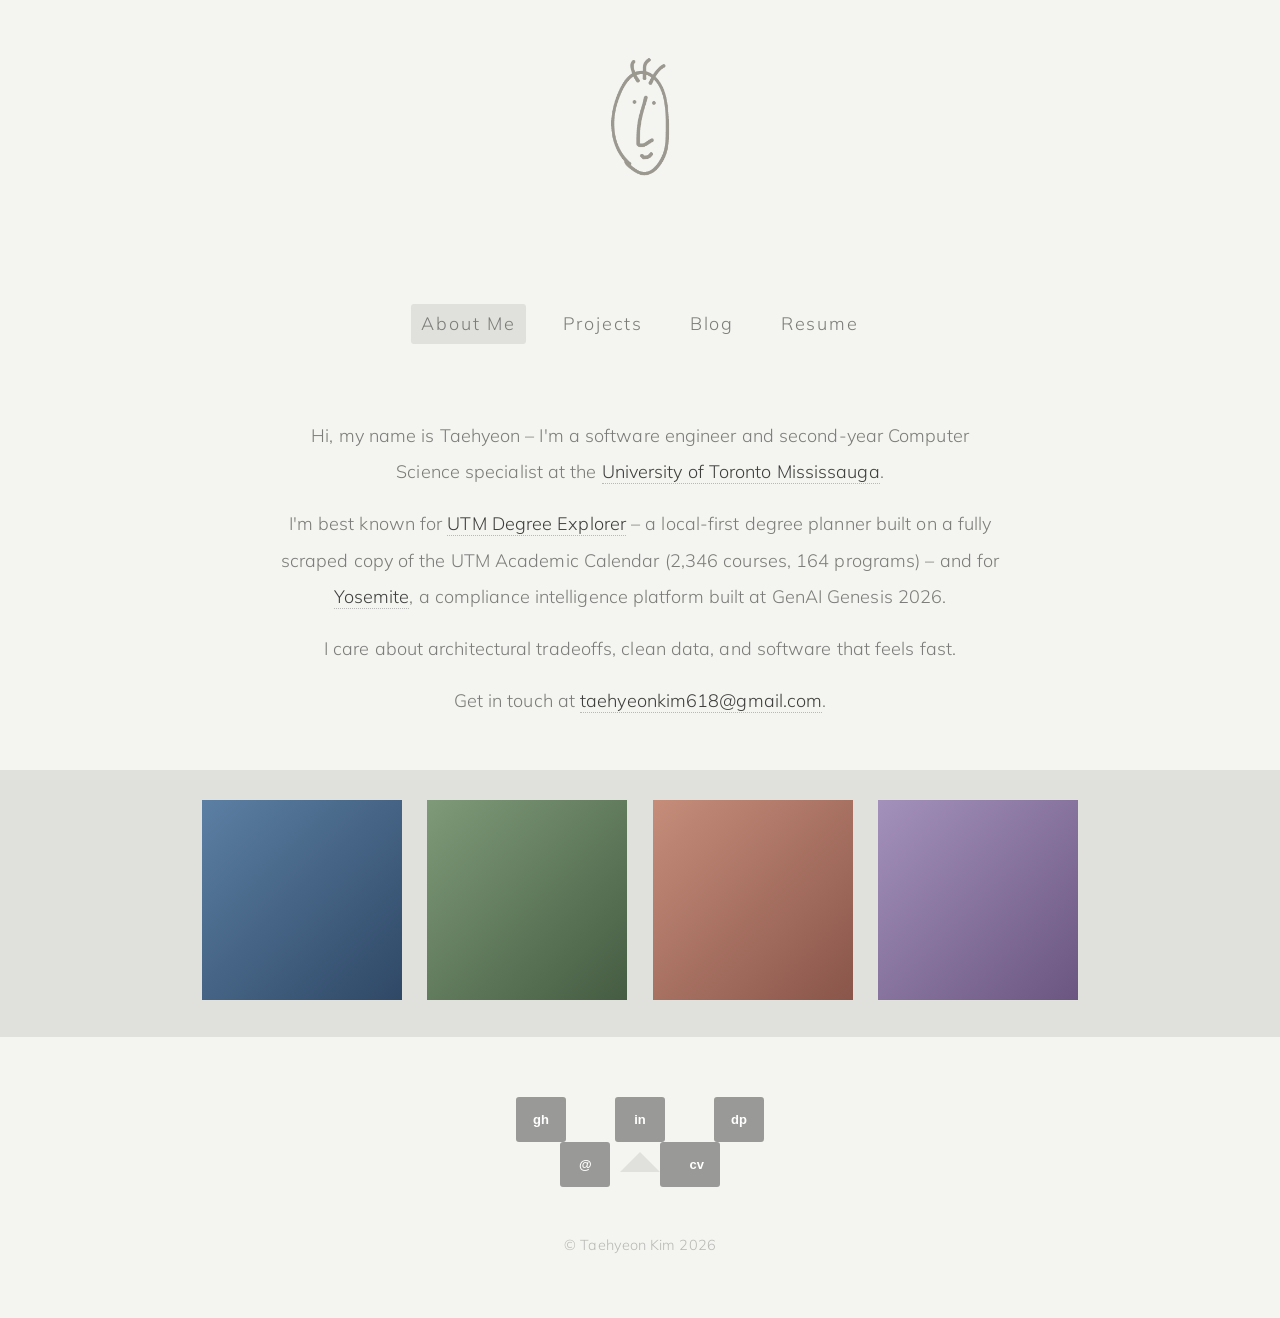
==== index.html @ 36b8437a "Use Mulish 300 as humanist sans match for Core Humanist Sans Co-Authored-By: Claude Opus 4.7 <norepl" ====
<!DOCTYPE html>
<html lang="en">
<head>
  <meta charset="UTF-8" />
  <meta name="viewport" content="width=device-width, initial-scale=1.0" />
  <title>Taehyeon Kim</title>
  <link rel="preconnect" href="https://fonts.googleapis.com" />
  <link rel="preconnect" href="https://fonts.gstatic.com" crossorigin />
  <link href="https://fonts.googleapis.com/css2?family=Mulish:ital,wght@0,300;0,400;0,700;1,300;1,400&display=swap" rel="stylesheet" />
  <link rel="stylesheet" href="css/style.css" />
</head>

<body>

<!-- ════════════════════════════════════
     HEADER — logo + nav
══════════════════════════════════════ -->
<header>
  <a href="#about" data-target="about" class="logo" aria-label="Home">
    <img src="logo.png" alt="Taehyeon Kim" />
  </a>

  <nav aria-label="Main navigation">
    <ul>
      <li><a data-target="about">About&nbsp;Me</a></li>
      <li><a data-target="projects">Projects</a></li>
      <li><a data-target="blog">Blog</a></li>
      <li><a data-target="resume">Resume</a></li>
    </ul>
  </nav>
</header>


<!-- ════════════════════════════════════
     ABOUT
══════════════════════════════════════ -->
<div class="view" id="view-about">

  <section class="intro">
    <p>Hi, my name is Taehyeon &ndash; I'm a software engineer and second-year Computer Science specialist at the <a href="https://www.utoronto.ca/" target="_blank" rel="noopener">University of Toronto Mississauga</a>.</p>

    <p>I'm best known for <a data-target="projects">UTM Degree Explorer</a> &ndash; a local-first degree planner built on a fully scraped copy of the UTM Academic Calendar (2,346 courses, 164 programs) &ndash; and for <a href="https://devpost.com/software/arrt" target="_blank" rel="noopener">Yosemite</a>, a compliance intelligence platform built at GenAI Genesis 2026.</p>

    <p>I care about architectural tradeoffs, clean data, and software that feels fast.</p>

    <p>Get in touch at <a href="mailto:taehyeonkim618@gmail.com">taehyeonkim618@gmail.com</a>.</p>
  </section>

  <ul class="featured">
    <li><a class="tile-utm"    data-target="projects"><i><b>UTM Degree Explorer</b></i></a></li>
    <li><a class="tile-yose"   data-target="projects"><i><b>Yosemite</b></i></a></li>
    <li><a class="tile-tango"  data-target="projects"><i><b>Tango</b></i></a></li>
    <li><a class="tile-tamdal" data-target="projects"><i><b>Tamdal</b></i></a></li>
  </ul>

  <div class="social">
    <ul class="links">
      <li><a class="github"   data-tip="GitHub"   href="https://github.com/Tedd618" target="_blank" rel="noopener">gh</a></li>
      <li><a class="linkedin" data-tip="LinkedIn" href="https://linkedin.com/in/taehyeon-kim" target="_blank" rel="noopener">in</a></li>
      <li><a class="devpost"  data-tip="Devpost"  href="https://devpost.com/Tedd618" target="_blank" rel="noopener">dp</a></li>
      <li><a class="email"    data-tip="Email"    href="mailto:taehyeonkim618@gmail.com">@</a></li>
      <li><a class="resume"   data-tip="Resume"   data-target="resume">cv</a></li>
    </ul>
    <div class="arrow"><span></span></div>
  </div>

</div>


<!-- ════════════════════════════════════
     PROJECTS
══════════════════════════════════════ -->
<div class="view" id="view-projects">

  <ul class="design-thumbnails">
    <li>
      <a class="utm first" data-project="utm">
        <i><b>UTM Degree Explorer<small>Local-first Degree Planner</small></b></i>
        <span class="label">UTM Degree Explorer<small>May 2026</small></span>
      </a>
    </li>
    <li>
      <a class="yose" data-project="yose">
        <i><b>Yosemite<small>Compliance Intelligence</small></b></i>
        <span class="label">Yosemite<small>GenAI Genesis · Mar 2026</small></span>
      </a>
    </li>
    <li>
      <a class="tango" data-project="tango">
        <i><b>Tango<small>Mutual-Match Hiring</small></b></i>
        <span class="label">Tango<small>DeerHacks V · Feb 2026</small></span>
      </a>
    </li>
    <li>
      <a class="tamdal" data-project="tamdal">
        <i><b>Tamdal<small>AI Math Study Platform</small></b></i>
        <span class="label">Tamdal<small>2024 – Present</small></span>
      </a>
    </li>
    <li>
      <a class="paint" data-project="paint">
        <i><b>Paint Clone<small>Java MVC · Team of 4</small></b></i>
        <span class="label">Paint Clone<small>Java · 1 month</small></span>
      </a>
    </li>
  </ul>

  <article class="project-detail" id="project-detail">
    <h2>UTM Degree Explorer</h2>
    <p class="pd-meta">May 2026 &middot; Solo &middot; Local-first Degree Planner</p>
    <p>Plans degrees, validates prerequisites, and tracks program progress against the full UTM Academic Calendar &mdash; 2,346 courses and 164 programs scraped and parsed into structured ASTs (86% structured coverage, 14% graceful text fallback).</p>
    <div class="tags">
      <span class="tag">React</span>
      <span class="tag">TypeScript</span>
      <span class="tag">Vite</span>
      <span class="tag">Zustand</span>
      <span class="tag">Tailwind</span>
      <span class="tag">Supabase</span>
      <span class="tag">Python</span>
      <span class="tag">BeautifulSoup</span>
    </div>
    <div class="links">
      <a href="https://utm-degree-explorer.vercel.app" target="_blank" rel="noopener">Live →</a>
      <a href="https://github.com/Tedd618/UTM-Degree-Explorer" target="_blank" rel="noopener">GitHub →</a>
    </div>
  </article>

</div>


<!-- ════════════════════════════════════
     BLOG (preview list)
══════════════════════════════════════ -->
<div class="view" id="view-blog">

  <article class="post">
    <a class="comment-numb comment-right">soon</a>
    <h2><a data-target="post-prereq">Parsing 2,300 Course Prerequisites by Hand</a></h2>
    <h6>Posted on <a>14th May 2026</a> &nbsp;|&nbsp; Categories: <a>Engineering</a>, <a>Parsing</a></h6>

    <p>A few weeks ago, I shipped <a class="inline" data-target="projects">UTM Degree Explorer</a> &mdash; a local-first degree planner that validates every prerequisite in your plan in real time. To get there, I had to turn the UTM Academic Calendar's prose into something a computer could reason about.</p>

    <p>The calendar describes prerequisites as natural language: "1.0 credit in LIN at the 200-level", "CSC148H5 (or equivalent), excluding CSC209H5", "Any 4.0 credits, including at least one of MAT102H5 or MAT133Y5"&hellip;</p>

    <p class="read-more"><a data-target="post-prereq">Read more →</a></p>
  </article>

</div>


<!-- ════════════════════════════════════
     BLOG POST — full
══════════════════════════════════════ -->
<div class="view" id="view-post-prereq">

  <p class="blog-back"><a data-target="blog">← Back to Blog</a></p>

  <article class="post">
    <a class="comment-numb comment-right">soon</a>
    <h2>Parsing 2,300 Course Prerequisites by Hand</h2>
    <h6>Posted on <a>14th May 2026</a> &nbsp;|&nbsp; Categories: <a>Engineering</a>, <a>Parsing</a></h6>

    <p>A few weeks ago, I shipped <a class="inline" data-target="projects">UTM Degree Explorer</a> &mdash; a local-first degree planner that validates every prerequisite in your plan in real time. To get there, I had to turn the UTM Academic Calendar's prose into something a computer could reason about.</p>

    <p>The calendar describes prerequisites as natural language: "1.0 credit in LIN at the 200-level", "CSC148H5 (or equivalent), excluding CSC209H5", "Any 4.0 credits, including at least one of MAT102H5 or MAT133Y5". A rule-based parser felt fragile. An LLM felt expensive and non-deterministic. So I started with the rules.</p>

    <div class="post-figure">A figure would go here.</div>

    <p>The trick was treating each prerequisite as an AST &mdash; <code>COURSE</code>, <code>AND</code>, <code>OR</code>, <code>CREDITS</code>, <code>LEVEL_POOL</code>, with a <code>RAW</code> fallback for the irreducible cases. After five passes the parser covers ~86% of programs cleanly, and the remaining 14% degrade gracefully into a "see calendar" badge instead of a hard failure.</p>

    <p>More writing soon &mdash; this blog page is mocked for now.</p>
  </article>

</div>


<!-- ════════════════════════════════════
     RESUME
══════════════════════════════════════ -->
<div class="view" id="view-resume">

  <section class="resume">
    <div class="resume-actions">
      <a href="Taehyeon_Kim_Resume.pdf" target="_blank" rel="noopener">Open in new tab →</a>
      <a href="Taehyeon_Kim_Resume.pdf" download>Download PDF →</a>
    </div>
    <iframe class="resume-frame" src="Taehyeon_Kim_Resume.pdf#zoom=120&navpanes=0&toolbar=1" title="Taehyeon Kim — Resume"></iframe>
  </section>

</div>


<!-- ════════════════════════════════════
     FOOTER
══════════════════════════════════════ -->
<footer class="site-footer">
  © Taehyeon Kim 2026
</footer>


<script>
  const VIEWS = ['about', 'projects', 'blog', 'post-prereq', 'resume'];
  // Map sub-view → top-level nav tab to keep highlighted
  const VIEW_NAV = { 'post-prereq': 'blog' };

  function showView(id, pushState) {
    if (!VIEWS.includes(id)) id = 'about';
    document.querySelectorAll('.view').forEach(v => v.classList.remove('active'));
    document.getElementById('view-' + id).classList.add('active');
    const navId = VIEW_NAV[id] || id;
    document.querySelectorAll('nav ul li a').forEach(a => {
      a.classList.toggle('selected', a.dataset.target === navId);
    });
    if (pushState) {
      const hash = id === 'about' ? '' : '#' + id;
      history.pushState({ view: id }, '', location.pathname + hash);
    }
    window.scrollTo({ top: 0, behavior: 'instant' });
  }

  document.addEventListener('click', e => {
    const t = e.target.closest('[data-target]');
    if (!t) return;
    e.preventDefault();
    showView(t.dataset.target, true);
  });

  window.addEventListener('popstate', e => {
    const id = e.state?.view ?? location.hash.slice(1) ?? 'about';
    showView(id, false);
  });

  // Initial
  const initial = location.hash.slice(1) || 'about';
  history.replaceState({ view: initial }, '', location.href);
  showView(initial, false);

  // Project detail swap
  const PROJECTS = {
    utm: {
      title: 'UTM Degree Explorer',
      meta: 'May 2026 · Solo · Local-first Degree Planner',
      desc: "Plans degrees, validates prerequisites, and tracks program progress against the full UTM Academic Calendar — 2,346 courses and 164 programs scraped and parsed into structured ASTs.",
      tags: ['React','TypeScript','Vite','Zustand','Tailwind','Supabase','Python','BeautifulSoup'],
      links: [['Live','https://utm-degree-explorer.vercel.app'],['GitHub','https://github.com/Tedd618/UTM-Degree-Explorer']]
    },
    yose: {
      title: 'Yosemite',
      meta: 'Mar 2026 · GenAI Genesis 2026 · Team of 4',
      desc: 'Compliance intelligence — sanctions screening, anomaly detection, and geopolitical risk monitoring powered by AI.',
      tags: ['Rust','Python','PyTorch','scikit-learn','pandas','PostgreSQL','Next.js'],
      links: [['Devpost','https://devpost.com/software/arrt'],['GitHub','https://github.com/anthonytoyco/arrt']]
    },
    tango: {
      title: 'Tango',
      meta: 'Feb 2026 · DeerHacks V 2026 · Team of 3',
      desc: 'Job application, reimagined — Hinge-style mutual matching replacing credential-based screening.',
      tags: ['Next.js','Auth0','FastAPI','PostgreSQL','SQLAlchemy'],
      links: [['Devpost','https://devpost.com/software/tango-s2b6la'],['GitHub','https://github.com/Tedd618/tango']]
    },
    tamdal: {
      title: 'Tamdal',
      meta: '2024 – Present · Team of 3',
      desc: 'AI-assisted math study platform with layout-aware PDF parsing for complex notation.',
      tags: ['Full-stack','AI / PDF parsing','LLM integration'],
      links: []
    },
    paint: {
      title: 'Paint Clone',
      meta: '1 month · Team of 4',
      desc: 'Windows Paint clone with extended features, built in Java using MVC and Scrum.',
      tags: ['Java','MVC','Scrum','GUI'],
      links: []
    }
  };

  document.querySelectorAll('.design-thumbnails li a[data-project]').forEach(a => {
    a.addEventListener('click', e => {
      e.preventDefault();
      const p = PROJECTS[a.dataset.project];
      if (!p) return;
      const d = document.getElementById('project-detail');
      d.innerHTML = `
        <h2>${p.title}</h2>
        <p class="pd-meta">${p.meta}</p>
        <p>${p.desc}</p>
        <div class="tags">${p.tags.map(t => `<span class="tag">${t}</span>`).join('')}</div>
        <div class="links">${p.links.map(l => `<a href="${l[1]}" target="_blank" rel="noopener">${l[0]} →</a>`).join('')}</div>
      `;
      d.scrollIntoView({ behavior: 'smooth', block: 'start' });
    });
  });
</script>

</body>
</html>
---- css/style.css ----
/* ═══════════════════════════════════════════════════════════
   Taehyeon Kim — portfolio
   Visual rules ported from harrynesbitt.com styles.css
   ═══════════════════════════════════════════════════════════ */

/* ─── Tokens ──────────────────────────────────────────────── */
:root {
  --bg:           #f4f5f1;
  --bg-band:      #e0e1dd;
  --bg-well-2:    #e4e5e1;
  --text:         #7c7c7a;
  --text-dark:    #3e3e3d;
  --text-hover:   #656563;
  --text-muted:   #b8b9b6;
  --text-faint:   #999a97;
  --rule:         #e0e1dd;
  --comment-bg:   #d4d5d0;
}

::selection      { background: rgba(62,62,61,0.2); }
::-moz-selection { background: rgba(62,62,61,0.2); }

*, *::before, *::after { box-sizing: border-box; margin: 0; padding: 0; }

/* ─── Base ────────────────────────────────────────────────── */
html, body {
  margin: 0;
  font-family: 'Mulish', "Helvetica Neue", Helvetica, Arial, sans-serif;
  font-size: 18px;
  font-weight: 300;
  letter-spacing: 0.005em;
  line-height: 26px;
  color: var(--text);
  background-color: var(--bg);
  -webkit-font-smoothing: subpixel-antialiased;
  -moz-osx-font-smoothing: auto;
}

a { color: var(--text-dark); text-decoration: none; }
a:hover, a:focus { color: var(--text-hover); text-decoration: none; }

p { margin: 0 0 13px; }
p a, a.inline {
  border-bottom: 1px dotted var(--text-muted);
}

h1, h2, h3, h4, h5, h6 {
  margin: 0 0 13px 0;
  font-family: inherit;
  font-weight: normal;
  line-height: 26px;
  color: var(--text-dark);
}
h1, h2, h3 { line-height: 52px; }
h1 { font-size: 54px; }
h2 { font-size: 44px; }
h3 { font-size: 35px; }
h4 { font-size: 25px; }
h5 { font-size: 22px; }
h6 { font-size: 18px; color: var(--text-faint); }

hr {
  margin: 26px 0;
  border: 0;
  border-top: 1px solid var(--rule);
  border-bottom: 1px solid var(--bg);
}

/* ─── Page sections (matching .container / section pattern) ─ */
section, footer {
  max-width: 920px;
  margin: auto;
  padding: 0 30px;
  position: relative;
  clear: both;
}
@media (max-width: 979px) { section, footer { max-width: 690px; } }
@media (max-width: 767px) { section, footer { max-width: 610px; } }

/* ─── Header (logo + nav) ─────────────────────────────────── */
header {
  padding-top: 50px;
  position: relative;
}

header a.logo {
  display: block;
  margin: 0 auto 80px auto;
  width: 120px;
  height: 150px;
  transition: opacity 0.3s;
}
header a.logo img {
  width: 100%;
  height: 100%;
  object-fit: contain;
  display: block;
}

@media (max-width: 580px) {
  header a.logo { margin: 0 auto 20px auto; }
}

header nav ul {
  width: 100%;
  margin: 0 0 50px 0;
  padding: 24px 0;
  list-style: none;
  text-align: center;
  letter-spacing: 0.1em;
  font-size: 18px;
  background-color: var(--bg);
}
header nav ul li { display: inline-block; }
header nav ul li a {
  display: inline-block;
  margin: 0 10px;
  padding: 7px 10px;
  color: var(--text);
  cursor: pointer;
}
header nav ul li a:hover { color: var(--text-muted); }
header nav ul li a.selected {
  background-color: var(--bg-band);
  border-radius: 3px;
  color: var(--text);
}
@media (max-width: 580px) {
  header nav ul li { display: block; margin-bottom: 7px; }
  header nav ul li a { padding: 3px 10px; }
}

/* ─── View system ─────────────────────────────────────────── */
.view { display: none; }
.view.active { display: block; }

/* ─── Intro / about copy ──────────────────────────────────── */
.intro {
  width: 780px;
  margin: 0 auto 50px auto;
  padding: 0 30px;
  text-align: center;
  font-size: 18px;
  line-height: 36.4px;
}
.intro p { margin-bottom: 15.6px; }
.intro a {
  color: var(--text-dark);
  border-bottom: 1px dotted var(--text-muted);
}
.intro a:hover { color: var(--text-hover); }

@media (max-width: 979px) { .intro { width: 550px; } }
@media (max-width: 610px) { .intro { width: auto; padding: 0 20px; } }

/* ─── Featured strip ──────────────────────────────────────── */
ul.featured {
  margin: 0;
  padding: 30px 0 0 0;
  overflow: hidden;
  background-color: var(--bg-band);
  list-style: none;
  text-align: center;
}
ul.featured li {
  display: inline-block;
  width: 200px;
  margin: 0 10px 30px 10px;
}
@media (max-width: 979px) {
  ul.featured li { width: 160px; margin: 0 8px 30px 8px; }
}
@media (max-width: 767px) {
  ul.featured { padding: 30px; }
  ul.featured li { width: 47.5%; margin: 0 5% 5% 0; }
  ul.featured li:nth-child(2n-1) { margin-left: 0; }
  ul.featured li:nth-child(2n)   { margin-right: 0; }
  ul.featured li:nth-child(3),
  ul.featured li:nth-child(4)    { margin-bottom: 0; }
}
@media (max-width: 450px) {
  ul.featured { padding: 0; background: 0; }
  ul.featured li { width: 50%; margin: 0; }
}

ul.featured li a {
  display: block;
  width: 100%;
  aspect-ratio: 1 / 1;
  position: relative;
  cursor: pointer;
}

/* Per-tile gradients (stand-in for screenshot art) */
.tile-utm    { background: linear-gradient(135deg, #5B7FA3 0%, #2F4866 100%); }
.tile-yose   { background: linear-gradient(135deg, #7E9A78 0%, #455C42 100%); }
.tile-tango  { background: linear-gradient(135deg, #C58D7A 0%, #8A554A 100%); }
.tile-tamdal { background: linear-gradient(135deg, #A491BB 0%, #6A5680 100%); }

ul.featured li a i {
  position: absolute;
  top: 0; right: 0; bottom: 0; left: 0;
  background-color: rgba(0,0,0,0.7);
  opacity: 0;
  font-style: normal;
  transition: opacity 0.2s;
}
ul.featured li a:hover i { opacity: 1; }
ul.featured li a i b {
  width: 90%;
  margin: 0;
  padding: 10%;
  position: absolute;
  top: 50%;
  left: 50%;
  color: white;
  font-weight: bold;
  font-style: normal;
  transform: translate(-50%, -50%);
}

/* ─── Social row ──────────────────────────────────────────── */
.social {
  max-width: 390px;
  margin: 60px auto 0 auto;
  padding: 0 30px;
}
.social ul.links {
  display: block;
  height: 45px;
  margin: 0;
  padding: 0;
  position: relative;
  list-style: none;
  text-align: center;
}
.social ul.links li {
  display: inline-block;
  margin: 0 22px;
}
@media (max-width: 450px) {
  .social ul.links li { margin: 0 10px; }
}
.social ul.links li a {
  display: inline-block;
  width: 50px;
  height: 45px;
  background-color: var(--text-faint);
  border-radius: 3px;
  color: #fff;
  font-family: 'Helvetica Neue', Arial, sans-serif;
  font-weight: 700;
  font-size: 13px;
  line-height: 45px;
  text-align: center;
  text-transform: lowercase;
  transition: background-color 0.3s;
}
.social ul.links li a.github:hover   { background-color: #333; }
.social ul.links li a.linkedin:hover { background-color: #0c83b7; }
.social ul.links li a.devpost:hover  { background-color: #003E54; }
.social ul.links li a.email:hover    { background-color: #ed4886; }
.social ul.links li a.resume:hover   { background-color: #1ac3f8; }

.social .arrow {
  height: 20px;
  margin-top: 10px;
  position: relative;
}
.social .arrow span {
  display: block;
  width: 0; height: 0;
  margin-left: -20px;
  position: absolute;
  top: 0;
  left: 50%;
  border-width: 0 20px 20px 20px;
  border-style: solid;
  border-color: transparent transparent var(--bg-band) transparent;
}

/* ─── Project thumbnails (design-thumbnails pattern) ──────── */
.design-thumbnails {
  max-width: 920px;
  margin: 0 auto 30px;
  padding: 0 30px;
  overflow: hidden;
  list-style: none;
  text-align: center;
}
.design-thumbnails li {
  display: inline-block;
  width: 280px;
  height: 210px;
  margin: 0 0 40px 40px;
  position: relative;
}
.design-thumbnails li.first,
.design-thumbnails li:nth-child(3n-2) { margin-left: 0; }
@media (max-width: 979px) {
  .design-thumbnails { max-width: 690px; }
  .design-thumbnails li { width: 210px; height: 158px; margin: 0 0 30px 30px; }
}
@media (max-width: 767px) {
  .design-thumbnails { max-width: 520px; }
  .design-thumbnails li { width: 47%; height: auto; aspect-ratio: 4/3; margin-right: 0; margin-left: 6%; }
  .design-thumbnails li.first { margin-left: 6%; }
  .design-thumbnails li:nth-child(2n-1) { margin-left: 0; }
}
@media (max-width: 450px) {
  .design-thumbnails li { width: 100%; max-width: 100%; margin: 0 0 5% 0; }
  .design-thumbnails li.first,
  .design-thumbnails li:nth-child(2n-1) { margin: 0 0 5% 0; }
}

.design-thumbnails li a {
  display: block;
  width: 100%;
  height: 100%;
  position: relative;
  text-align: center;
  cursor: pointer;
}
.design-thumbnails li a.utm    { background: linear-gradient(135deg, #5B7FA3, #2F4866); }
.design-thumbnails li a.yose   { background: linear-gradient(135deg, #7E9A78, #455C42); }
.design-thumbnails li a.tango  { background: linear-gradient(135deg, #C58D7A, #8A554A); }
.design-thumbnails li a.tamdal { background: linear-gradient(135deg, #A491BB, #6A5680); }
.design-thumbnails li a.paint  { background: linear-gradient(135deg, #B5AE9A, #807A66); }

.design-thumbnails li a i {
  display: block;
  position: absolute;
  top: 0; right: 0; bottom: 0; left: 0;
  background-color: rgba(0,0,0,0.7);
  opacity: 0;
  font-style: normal;
  transition: opacity 0.2s;
}
.design-thumbnails li a:hover i { opacity: 1; }
.design-thumbnails li a i b {
  width: 80%;
  margin: 0;
  padding: 10%;
  position: absolute;
  top: 50%;
  left: 50%;
  color: white;
  font-weight: bold;
  font-style: normal;
  font-size: 21.6px;
  line-height: 26px;
  transform: translate(-50%, -50%);
}
.design-thumbnails li a i b small {
  display: block;
  margin-top: 8.66px;
  font-weight: normal;
  font-size: 14.4px;
  line-height: 20.8px;
}
/* Always-visible label band (so the grid reads even without hover) */
.design-thumbnails li a .label {
  position: absolute;
  bottom: 12px;
  left: 12px;
  right: 12px;
  color: #fff;
  text-align: left;
  font-weight: bold;
  font-size: 16px;
  line-height: 1.25;
  text-shadow: 0 1px 4px rgba(0,0,0,0.35);
}
.design-thumbnails li a .label small {
  display: block;
  margin-top: 4px;
  font-weight: normal;
  font-size: 11px;
  letter-spacing: 0.12em;
  text-transform: uppercase;
  opacity: 0.85;
}

/* Project detail card (appears on click) */
.project-detail {
  max-width: 620px;
  margin: 0 auto 30px;
  padding: 0 30px;
  text-align: center;
}
.project-detail h2 {
  font-size: 35px;
  line-height: 1.2;
  margin-bottom: 8px;
}
.project-detail .pd-meta {
  color: var(--text-faint);
  font-size: 14.4px;
  margin-bottom: 20px;
}
.project-detail .tags {
  display: flex;
  flex-wrap: wrap;
  justify-content: center;
  gap: 6px;
  margin-bottom: 20px;
}
.project-detail .tag {
  background: var(--bg-band);
  color: var(--text);
  font-size: 12px;
  padding: 3px 10px;
  border-radius: 2px;
}
.project-detail .links {
  display: flex;
  justify-content: center;
  gap: 24px;
}
.project-detail .links a {
  color: var(--text-dark);
  border-bottom: 1px dotted var(--text-muted);
  font-size: 14.4px;
}
.project-detail .links a:hover { color: var(--text-hover); }

/* ─── Blog post ───────────────────────────────────────────── */
.post {
  max-width: 620px;
  margin: 0 auto 60px;
  padding: 0 30px;
  position: relative;
}
.post:last-child { margin-bottom: 0; }
.post h2 {
  font-size: 35px;
  line-height: 1.25;
  margin-bottom: 13px;
}
.post h2 a { color: var(--text-dark); cursor: pointer; }
.post h2 a:hover { color: var(--text-hover); }
.post h6 {
  margin-bottom: 26px;
  font-size: 14.4px;
  color: var(--text-faint);
}
.post h6 a { color: var(--text-faint); border-bottom: 1px dotted var(--text-muted); }

.post-figure {
  margin: 26px 0;
  aspect-ratio: 16 / 9;
  background: linear-gradient(135deg, #7E9A78 0%, #455C42 100%);
  display: flex;
  align-items: center;
  justify-content: center;
  color: #fff;
  font-style: italic;
  border-radius: 2px;
}

.read-more {
  margin-top: 8px;
}
.read-more a {
  color: var(--text-dark);
  border-bottom: 1px dotted var(--text-muted);
  cursor: pointer;
  font-size: 16px;
}
.read-more a:hover { color: var(--text-hover); }

.blog-back {
  max-width: 620px;
  margin: 0 auto 20px;
  padding: 0 30px;
}
.blog-back a {
  color: var(--text-faint);
  font-size: 14.4px;
  cursor: pointer;
  border-bottom: 1px dotted var(--text-muted);
}
.blog-back a:hover { color: var(--text-hover); }

/* Comment count pill with little CSS triangle pointer */
.comment-numb {
  display: inline-block;
  margin-bottom: 13px;
  padding: 1px 7px;
  position: relative;
  background-color: var(--bg-band);
  color: var(--text-faint);
  font-size: 14.4px;
  border-radius: 2px;
}
.comment-numb:before {
  width: 0; height: 0;
  margin-top: -5px;
  position: absolute;
  top: 50%;
  right: 100%;
  border: solid transparent;
  border-width: 5px;
  border-right-color: var(--bg-band);
  content: "";
}
.comment-numb:hover {
  background-color: var(--text-muted);
  color: var(--bg);
}
.comment-numb:hover:before { border-right-color: var(--text-muted); }
.comment-numb.comment-right {
  position: absolute;
  top: 0;
  right: 30px;
}
@media (max-width: 767px) {
  .comment-numb.comment-right { position: relative; right: auto; }
}

/* ─── Resume ──────────────────────────────────────────────── */
.resume {
  max-width: 760px;
  margin: 0 auto;
  padding: 0 30px;
}
.resume-actions {
  display: flex;
  justify-content: center;
  gap: 24px;
  margin-bottom: 20px;
}
.resume-actions a {
  color: var(--text-dark);
  font-size: 14.4px;
  border-bottom: 1px dotted var(--text-muted);
}
.resume-actions a:hover { color: var(--text-hover); }

.resume-frame {
  width: 100%;
  height: 1100px;
  border: 1px solid var(--rule);
  border-radius: 2px;
  background: var(--bg-band);
}
@media (max-width: 640px) {
  .resume-frame { height: 700px; }
}

/* ─── Footer ──────────────────────────────────────────────── */
footer.site-footer {
  padding: 60px 0;
  color: var(--text-muted);
  text-align: center;
  font-size: 14.4px;
}
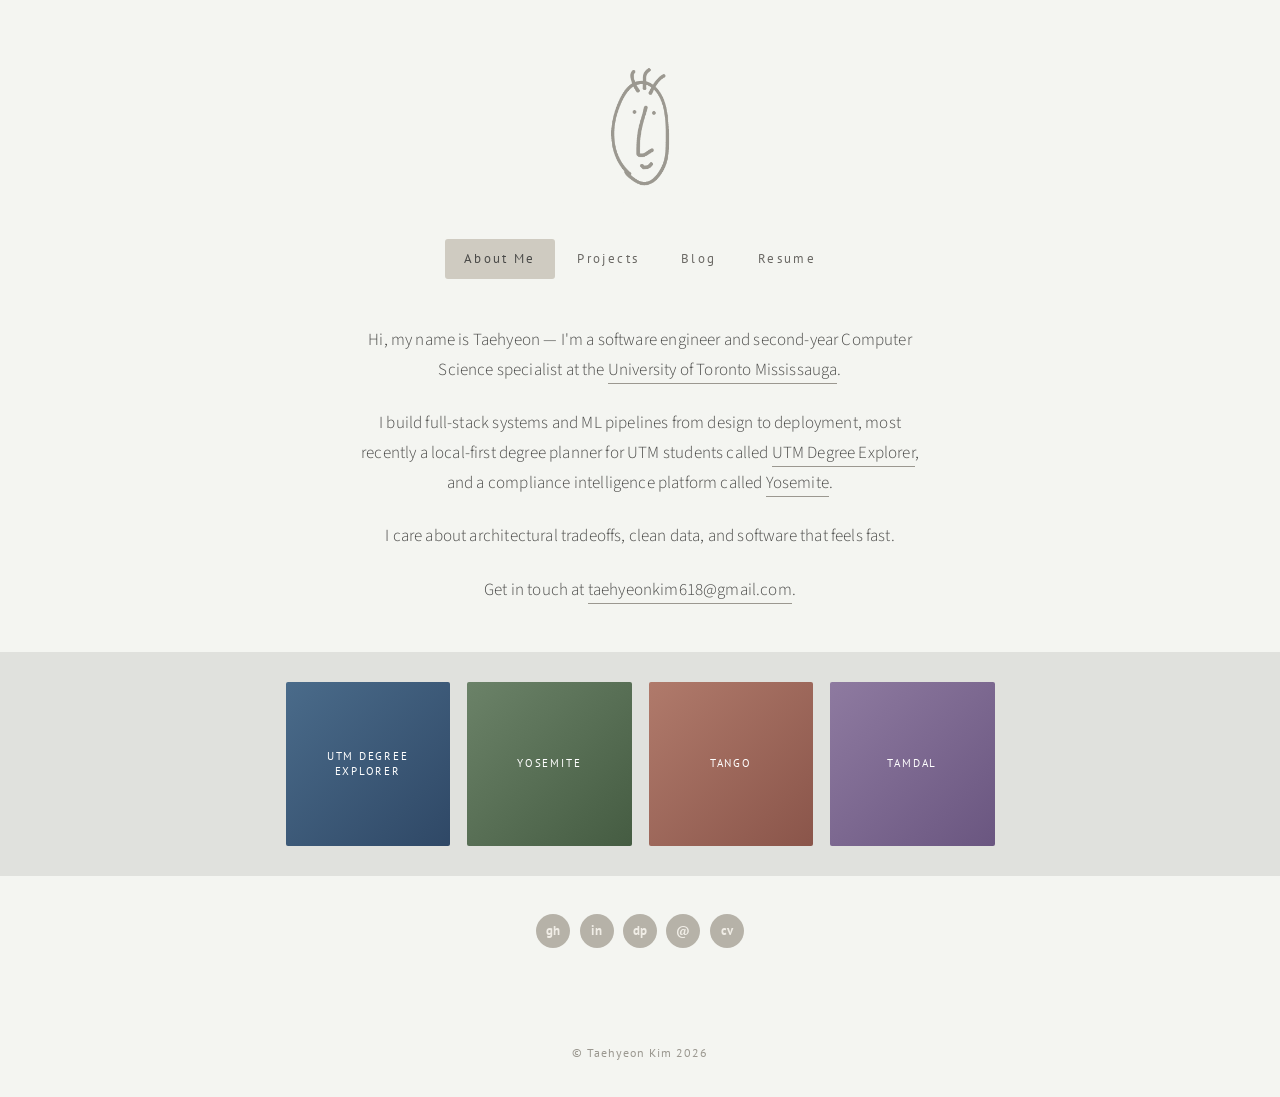
==== commit 04a424db: "Revert "Port harrynesbitt.com visual system; split CSS into css/style.css" This reverts commit a3457" ====
--- a/index.html
+++ b/index.html
@@ -4,203 +4,722 @@
   <meta charset="UTF-8" />
   <meta name="viewport" content="width=device-width, initial-scale=1.0" />
   <title>Taehyeon Kim</title>
+
   <link rel="preconnect" href="https://fonts.googleapis.com" />
   <link rel="preconnect" href="https://fonts.gstatic.com" crossorigin />
-  <link href="https://fonts.googleapis.com/css2?family=Mulish:ital,wght@0,300;0,400;0,700;1,300;1,400&display=swap" rel="stylesheet" />
-  <link rel="stylesheet" href="css/style.css" />
+  <link href="https://fonts.googleapis.com/css2?family=PT+Sans:ital,wght@0,400;0,700;1,400&family=Source+Sans+3:ital,wght@0,300;0,400;0,500;1,300;1,400&display=swap" rel="stylesheet" />
+
+  <style>
+    /* ─── Tokens ─────────────────────────────────────────── */
+    :root {
+      --bg:            #F4F5F1;
+      --bg-band:       #E0E1DD;
+      --text:          #4A4A48;
+      --text-soft:     #6A6864;
+      --text-muted:    #9B9890;
+      --rule:          #D9D6CE;
+      --pill:          #D9D6CE;
+      --pill-active:   #CFCBC1;
+      --icon:          #B6B2A8;
+      --icon-hover:    #6A6864;
+      --accent-flickr: #E14B85;
+    }
+
+    *, *::before, *::after { box-sizing: border-box; margin: 0; padding: 0; }
+
+    html, body {
+      background: var(--bg);
+      color: var(--text);
+      font-family: 'Source Sans 3', 'PT Sans', sans-serif;
+      font-weight: 300;
+      font-size: 17px;
+      line-height: 1.75;
+      letter-spacing: 0.01em;
+      -webkit-font-smoothing: antialiased;
+    }
+
+    a { color: inherit; text-decoration: none; }
+
+    /* ─── Page shell ─────────────────────────────────────── */
+    .page {
+      max-width: 760px;
+      margin: 0 auto;
+      padding: 3.5rem 1.5rem 2rem;
+      animation: fadeIn 0.5s ease-out both;
+    }
+
+    @keyframes fadeIn {
+      from { opacity: 0; transform: translateY(6px); }
+      to   { opacity: 1; transform: translateY(0); }
+    }
+
+    /* ─── Logo ──────────────────────────────────────────── */
+    .logo {
+      display: block;
+      width: 120px;
+      height: 150px;
+      margin: 0 auto 1.75rem;
+    }
+    .logo img {
+      width: 100%;
+      height: 100%;
+      object-fit: contain;
+      display: block;
+    }
+
+    /* ─── Nav (pill tabs) ───────────────────────────────── */
+    nav.tabs {
+      display: flex;
+      justify-content: center;
+      flex-wrap: wrap;
+      gap: 0.25rem;
+      margin-bottom: 2.75rem;
+    }
+
+    nav.tabs a {
+      font-family: 'PT Sans', sans-serif;
+      font-size: 13px;
+      letter-spacing: 0.18em;
+      color: var(--text-soft);
+      padding: 0.5rem 1.1rem;
+      border-radius: 3px;
+      transition: background 0.2s, color 0.2s;
+      cursor: pointer;
+    }
+
+    nav.tabs a:hover { color: var(--text); }
+    nav.tabs a.active {
+      background: var(--pill-active);
+      color: var(--text);
+    }
+
+    /* ─── View system ───────────────────────────────────── */
+    .view { display: none; animation: fadeIn 0.35s ease-out both; }
+    .view.active { display: block; }
+
+    /* ─── About copy ────────────────────────────────────── */
+    .about-copy {
+      max-width: 560px;
+      margin: 0 auto;
+      text-align: center;
+      color: var(--text);
+    }
+
+    .about-copy p {
+      margin-bottom: 1.4rem;
+    }
+
+    .about-copy a.inline {
+      border-bottom: 1px solid var(--text-muted);
+      padding-bottom: 1px;
+      transition: border-color 0.2s, color 0.2s;
+    }
+    .about-copy a.inline:hover {
+      border-color: var(--text);
+      color: var(--text);
+    }
+
+    /* ─── Featured strip ────────────────────────────────── */
+    .featured-strip {
+      background: var(--bg-band);
+      margin: 2.75rem calc(50% - 50vw) 2.25rem;
+      padding: 1.75rem calc(50vw - 50%);
+      width: 100vw;
+    }
+
+    .featured-strip-inner {
+      max-width: 760px;
+      margin: 0 auto;
+      display: grid;
+      grid-template-columns: repeat(4, 1fr);
+      gap: 1rem;
+    }
+
+    .featured-tile {
+      aspect-ratio: 1 / 1;
+      background: linear-gradient(135deg, #C9C2B0 0%, #B5AC97 100%);
+      border-radius: 2px;
+      display: flex;
+      align-items: center;
+      justify-content: center;
+      padding: 0.75rem;
+      text-align: center;
+      transition: transform 0.25s ease;
+      cursor: pointer;
+    }
+    .featured-tile:hover { transform: translateY(-2px); }
+
+    .featured-tile span {
+      font-family: 'PT Sans', sans-serif;
+      font-size: 11px;
+      letter-spacing: 0.16em;
+      text-transform: uppercase;
+      color: #fff;
+      line-height: 1.4;
+    }
+
+    /* Distinct tints per tile so the strip reads visually */
+    .tile-utm     { background: linear-gradient(135deg, #4A6B8A 0%, #2F4866 100%); }
+    .tile-yose    { background: linear-gradient(135deg, #6B8268 0%, #455C42 100%); }
+    .tile-tango   { background: linear-gradient(135deg, #B07A6B 0%, #8A554A 100%); }
+    .tile-tamdal  { background: linear-gradient(135deg, #8E7AA0 0%, #6A5680 100%); }
+
+    /* ─── Social icons ──────────────────────────────────── */
+    .socials {
+      display: flex;
+      justify-content: center;
+      gap: 0.55rem;
+      margin: 2rem 0 0.5rem;
+      position: relative;
+    }
+
+    .social {
+      width: 34px;
+      height: 34px;
+      border-radius: 50%;
+      background: var(--icon);
+      color: #F0EDE6;
+      display: flex;
+      align-items: center;
+      justify-content: center;
+      font-family: 'PT Sans', sans-serif;
+      font-weight: 700;
+      font-size: 13px;
+      text-transform: lowercase;
+      transition: background 0.2s, transform 0.2s;
+      position: relative;
+    }
+
+    .social:hover { background: var(--icon-hover); transform: translateY(-1px); }
+    .social[data-tip]:hover::after {
+      content: attr(data-tip);
+      position: absolute;
+      top: calc(100% + 14px);
+      left: 50%;
+      transform: translateX(-50%);
+      background: var(--icon);
+      color: #F0EDE6;
+      font-family: 'PT Sans', sans-serif;
+      font-size: 12px;
+      letter-spacing: 0.05em;
+      padding: 0.4rem 1.2rem;
+      border-radius: 3px;
+      white-space: nowrap;
+    }
+    .social[data-tip]:hover::before {
+      content: "";
+      position: absolute;
+      top: calc(100% + 7px);
+      left: 50%;
+      transform: translateX(-50%) rotate(45deg);
+      width: 10px;
+      height: 10px;
+      background: var(--icon);
+    }
+
+    /* ─── Footer ────────────────────────────────────────── */
+    footer.site-footer {
+      text-align: center;
+      margin-top: 3.5rem;
+      padding-top: 2rem;
+      font-family: 'PT Sans', sans-serif;
+      font-size: 12px;
+      letter-spacing: 0.08em;
+      color: var(--text-muted);
+    }
+
+    /* ═══════════════════════════════════════════════════════
+       PROJECTS — image grid
+    ═══════════════════════════════════════════════════════ */
+    .project-grid {
+      display: grid;
+      grid-template-columns: repeat(3, 1fr);
+      gap: 1.25rem;
+    }
+
+    .project-card {
+      aspect-ratio: 4 / 3;
+      background: var(--bg-band);
+      border-radius: 2px;
+      overflow: hidden;
+      position: relative;
+      display: flex;
+      flex-direction: column;
+      justify-content: flex-end;
+      padding: 1rem;
+      cursor: pointer;
+      transition: transform 0.25s ease;
+      color: #fff;
+    }
+    .project-card:hover { transform: translateY(-3px); }
+
+    .project-card.utm   { background: linear-gradient(135deg, #5B7FA3 0%, #2F4866 100%); }
+    .project-card.yose  { background: linear-gradient(135deg, #7E9A78 0%, #455C42 100%); }
+    .project-card.tango { background: linear-gradient(135deg, #C58D7A 0%, #8A554A 100%); }
+    .project-card.tamdal{ background: linear-gradient(135deg, #A491BB 0%, #6A5680 100%); }
+    .project-card.paint { background: linear-gradient(135deg, #B5AE9A 0%, #807A66 100%); }
+
+    .project-card .pc-name {
+      font-family: 'Source Sans 3', 'PT Sans', sans-serif;
+      font-size: 1.25rem;
+      line-height: 1.2;
+      margin-bottom: 0.15rem;
+    }
+    .project-card .pc-meta {
+      font-family: 'PT Sans', sans-serif;
+      font-size: 10px;
+      letter-spacing: 0.18em;
+      text-transform: uppercase;
+      opacity: 0.85;
+    }
+
+    .project-detail {
+      margin-top: 2rem;
+      padding-top: 1.5rem;
+      border-top: 0.5px solid var(--rule);
+      max-width: 620px;
+      margin-left: auto;
+      margin-right: auto;
+      text-align: center;
+    }
+    .project-detail h2 {
+      font-family: 'Source Sans 3', 'PT Sans', sans-serif;
+      font-weight: 500;
+      font-size: 1.5rem;
+      margin-bottom: 0.4rem;
+    }
+    .project-detail .pd-meta {
+      font-family: 'PT Sans', sans-serif;
+      font-size: 11px;
+      letter-spacing: 0.18em;
+      text-transform: uppercase;
+      color: var(--text-muted);
+      margin-bottom: 1rem;
+    }
+    .project-detail p { margin-bottom: 1rem; }
+    .project-detail .tags {
+      display: flex;
+      flex-wrap: wrap;
+      justify-content: center;
+      gap: 0.4rem;
+      margin-bottom: 1rem;
+    }
+    .project-detail .tag {
+      font-family: 'PT Sans', sans-serif;
+      font-size: 10px;
+      letter-spacing: 0.12em;
+      text-transform: uppercase;
+      color: var(--text-soft);
+      border: 0.5px solid var(--rule);
+      padding: 0.25rem 0.6rem;
+      border-radius: 2px;
+    }
+    .project-detail .links {
+      display: flex;
+      justify-content: center;
+      gap: 1.25rem;
+    }
+    .project-detail .links a {
+      font-family: 'PT Sans', sans-serif;
+      font-size: 11px;
+      letter-spacing: 0.16em;
+      text-transform: uppercase;
+      color: var(--text-soft);
+      border-bottom: 1px solid var(--text-muted);
+      padding-bottom: 1px;
+      transition: color 0.2s;
+    }
+    .project-detail .links a:hover { color: var(--text); }
+
+    /* ═══════════════════════════════════════════════════════
+       GALLERY — thumbnail strip + preview
+    ═══════════════════════════════════════════════════════ */
+    .gallery-layout {
+      display: grid;
+      grid-template-columns: 180px 1fr;
+      gap: 1.5rem;
+      align-items: start;
+    }
+
+    .gallery-thumbs {
+      display: grid;
+      grid-template-columns: repeat(3, 1fr);
+      gap: 0.5rem;
+    }
+
+    .gallery-thumb {
+      aspect-ratio: 1 / 1;
+      background: var(--bg-band);
+      border-radius: 2px;
+      cursor: pointer;
+      transition: opacity 0.2s, transform 0.2s;
+      opacity: 0.55;
+      display: flex;
+      align-items: center;
+      justify-content: center;
+      font-family: 'PT Sans', sans-serif;
+      font-size: 9px;
+      letter-spacing: 0.1em;
+      text-transform: uppercase;
+      color: #fff;
+      text-align: center;
+      padding: 0.25rem;
+      line-height: 1.2;
+    }
+    .gallery-thumb:hover { opacity: 0.85; }
+    .gallery-thumb.active { opacity: 1; transform: scale(1.02); }
+
+    .gallery-thumb.g1 { background: linear-gradient(135deg, #5B7FA3, #2F4866); }
+    .gallery-thumb.g2 { background: linear-gradient(135deg, #7E9A78, #455C42); }
+    .gallery-thumb.g3 { background: linear-gradient(135deg, #C58D7A, #8A554A); }
+    .gallery-thumb.g4 { background: linear-gradient(135deg, #A491BB, #6A5680); }
+    .gallery-thumb.g5 { background: linear-gradient(135deg, #B5AE9A, #807A66); }
+    .gallery-thumb.g6 { background: linear-gradient(135deg, #6A8AA8, #3D5673); }
+
+    .gallery-preview {
+      aspect-ratio: 4 / 5;
+      background: var(--bg-band);
+      border-radius: 2px;
+      display: flex;
+      align-items: center;
+      justify-content: center;
+      padding: 2rem;
+      color: #fff;
+      font-family: 'Source Sans 3', 'PT Sans', sans-serif;
+      font-size: 1.4rem;
+      text-align: center;
+      line-height: 1.3;
+      transition: background 0.4s ease;
+    }
+
+    /* ═══════════════════════════════════════════════════════
+       BLOG
+    ═══════════════════════════════════════════════════════ */
+    .blog-post { max-width: 620px; margin: 0 auto; }
+
+    .blog-header {
+      display: flex;
+      align-items: flex-start;
+      justify-content: space-between;
+      gap: 1rem;
+      margin-bottom: 0.4rem;
+    }
+
+    .blog-title {
+      font-family: 'Source Sans 3', 'PT Sans', sans-serif;
+      font-weight: 500;
+      font-size: 1.6rem;
+      line-height: 1.25;
+      color: var(--text);
+    }
+
+    .blog-comments {
+      flex-shrink: 0;
+      font-family: 'PT Sans', sans-serif;
+      font-size: 11px;
+      letter-spacing: 0.08em;
+      color: var(--text-soft);
+      background: var(--pill);
+      padding: 0.25rem 0.7rem;
+      border-radius: 2px;
+      white-space: nowrap;
+    }
+
+    .blog-meta {
+      font-family: 'PT Sans', sans-serif;
+      font-size: 12px;
+      letter-spacing: 0.04em;
+      color: var(--text-muted);
+      margin-bottom: 1.4rem;
+    }
+    .blog-meta a {
+      border-bottom: 1px solid var(--text-muted);
+      padding-bottom: 1px;
+    }
+
+    .blog-body p { margin-bottom: 1.25rem; }
+
+    .blog-title a { color: inherit; cursor: pointer; }
+    .blog-title a:hover { color: var(--text-soft); }
+
+    .read-more a {
+      font-family: 'PT Sans', sans-serif;
+      font-size: 12px;
+      letter-spacing: 0.16em;
+      text-transform: uppercase;
+      color: var(--text-soft);
+      border-bottom: 1px solid var(--text-muted);
+      padding-bottom: 1px;
+      cursor: pointer;
+    }
+    .read-more a:hover { color: var(--text); }
+
+    .blog-back {
+      max-width: 620px;
+      margin: 0 auto 1.25rem;
+    }
+    .blog-back a {
+      font-family: 'PT Sans', sans-serif;
+      font-size: 11px;
+      letter-spacing: 0.16em;
+      text-transform: uppercase;
+      color: var(--text-muted);
+      cursor: pointer;
+    }
+    .blog-back a:hover { color: var(--text); }
+    .blog-body a.inline {
+      border-bottom: 1px solid var(--text-muted);
+      padding-bottom: 1px;
+    }
+
+    .blog-figure {
+      margin: 1.75rem 0;
+      aspect-ratio: 16 / 9;
+      background: linear-gradient(135deg, #7E9A78 0%, #455C42 100%);
+      border-radius: 2px;
+      display: flex;
+      align-items: center;
+      justify-content: center;
+      color: #fff;
+      font-family: 'Source Sans 3', 'PT Sans', sans-serif;
+      font-style: italic;
+      font-size: 1.1rem;
+    }
+
+    /* ═══════════════════════════════════════════════════════
+       RESUME
+    ═══════════════════════════════════════════════════════ */
+    .resume-wrap {
+      max-width: 760px;
+      margin: 0 auto;
+    }
+
+    .resume-actions {
+      display: flex;
+      justify-content: center;
+      gap: 1.5rem;
+      margin-bottom: 1.25rem;
+    }
+
+    .resume-link {
+      font-family: 'PT Sans', sans-serif;
+      font-size: 11px;
+      letter-spacing: 0.16em;
+      text-transform: uppercase;
+      color: var(--text-soft);
+      border-bottom: 1px solid var(--text-muted);
+      padding-bottom: 1px;
+      transition: color 0.2s, border-color 0.2s;
+    }
+    .resume-link:hover { color: var(--text); border-color: var(--text); }
+
+    .resume-frame {
+      width: 100%;
+      height: 1200px;
+      border: 0.5px solid var(--rule);
+      border-radius: 2px;
+      background: var(--bg-band);
+    }
+
+    /* ═══════════════════════════════════════════════════════
+       Responsive
+    ═══════════════════════════════════════════════════════ */
+    @media (max-width: 640px) {
+      .page { padding: 2.25rem 1.25rem; }
+      nav.tabs a { padding: 0.45rem 0.75rem; font-size: 11px; }
+      .featured-strip-inner { grid-template-columns: repeat(2, 1fr); }
+      .project-grid { grid-template-columns: repeat(2, 1fr); }
+      .resume-frame { height: 600px; }
+    }
+  </style>
 </head>
 
 <body>
 
-<!-- ════════════════════════════════════
-     HEADER — logo + nav
-══════════════════════════════════════ -->
-<header>
+<div class="page">
+
+  <!-- Logo / avatar -->
   <a href="#about" data-target="about" class="logo" aria-label="Home">
     <img src="logo.png" alt="Taehyeon Kim" />
   </a>
 
-  <nav aria-label="Main navigation">
-    <ul>
-      <li><a data-target="about">About&nbsp;Me</a></li>
-      <li><a data-target="projects">Projects</a></li>
-      <li><a data-target="blog">Blog</a></li>
-      <li><a data-target="resume">Resume</a></li>
-    </ul>
+  <!-- Nav -->
+  <nav class="tabs" aria-label="Main navigation">
+    <a data-target="about">About&nbsp;Me</a>
+    <a data-target="projects">Projects</a>
+    <a data-target="blog">Blog</a>
+    <a data-target="resume">Resume</a>
   </nav>
-</header>
-
-
-<!-- ════════════════════════════════════
-     ABOUT
-══════════════════════════════════════ -->
-<div class="view" id="view-about">
-
-  <section class="intro">
-    <p>Hi, my name is Taehyeon &ndash; I'm a software engineer and second-year Computer Science specialist at the <a href="https://www.utoronto.ca/" target="_blank" rel="noopener">University of Toronto Mississauga</a>.</p>
-
-    <p>I'm best known for <a data-target="projects">UTM Degree Explorer</a> &ndash; a local-first degree planner built on a fully scraped copy of the UTM Academic Calendar (2,346 courses, 164 programs) &ndash; and for <a href="https://devpost.com/software/arrt" target="_blank" rel="noopener">Yosemite</a>, a compliance intelligence platform built at GenAI Genesis 2026.</p>
-
-    <p>I care about architectural tradeoffs, clean data, and software that feels fast.</p>
-
-    <p>Get in touch at <a href="mailto:taehyeonkim618@gmail.com">taehyeonkim618@gmail.com</a>.</p>
+
+
+  <!-- ════════════════════════════════════
+       ABOUT
+  ════════════════════════════════════ -->
+  <section class="view" id="view-about">
+
+    <div class="about-copy">
+      <p>Hi, my name is Taehyeon &mdash; I'm a software engineer and second-year Computer Science specialist at the <a class="inline" href="https://www.utoronto.ca/" target="_blank" rel="noopener">University of Toronto Mississauga</a>.</p>
+
+      <p>I build full-stack systems and ML pipelines from design to deployment, most recently a local-first degree planner for UTM students called <a class="inline" data-target="projects">UTM Degree Explorer</a>, and a compliance intelligence platform called <a class="inline" href="https://devpost.com/software/arrt" target="_blank" rel="noopener">Yosemite</a>.</p>
+
+      <p>I care about architectural tradeoffs, clean data, and software that feels fast.</p>
+
+      <p>Get in touch at <a class="inline" href="mailto:taehyeonkim618@gmail.com">taehyeonkim618@gmail.com</a>.</p>
+    </div>
+
+    <!-- Featured strip -->
+    <div class="featured-strip">
+      <div class="featured-strip-inner">
+        <a class="featured-tile tile-utm"    data-target="projects"><span>UTM Degree<br/>Explorer</span></a>
+        <a class="featured-tile tile-yose"   data-target="projects"><span>Yosemite</span></a>
+        <a class="featured-tile tile-tango"  data-target="projects"><span>Tango</span></a>
+        <a class="featured-tile tile-tamdal" data-target="projects"><span>Tamdal</span></a>
+      </div>
+    </div>
+
+    <!-- Socials -->
+    <div class="socials">
+      <a class="social" data-tip="GitHub"   href="https://github.com/Tedd618" target="_blank" rel="noopener">gh</a>
+      <a class="social" data-tip="LinkedIn" href="https://linkedin.com/in/taehyeon-kim" target="_blank" rel="noopener">in</a>
+      <a class="social" data-tip="Devpost"  href="https://devpost.com/Tedd618" target="_blank" rel="noopener">dp</a>
+      <a class="social" data-tip="Email"    href="mailto:taehyeonkim618@gmail.com">@</a>
+      <a class="social" data-tip="Resume"   href="Taehyeon_Kim_Resume.pdf" target="_blank" rel="noopener">cv</a>
+    </div>
+
   </section>
 
-  <ul class="featured">
-    <li><a class="tile-utm"    data-target="projects"><i><b>UTM Degree Explorer</b></i></a></li>
-    <li><a class="tile-yose"   data-target="projects"><i><b>Yosemite</b></i></a></li>
-    <li><a class="tile-tango"  data-target="projects"><i><b>Tango</b></i></a></li>
-    <li><a class="tile-tamdal" data-target="projects"><i><b>Tamdal</b></i></a></li>
-  </ul>
-
-  <div class="social">
-    <ul class="links">
-      <li><a class="github"   data-tip="GitHub"   href="https://github.com/Tedd618" target="_blank" rel="noopener">gh</a></li>
-      <li><a class="linkedin" data-tip="LinkedIn" href="https://linkedin.com/in/taehyeon-kim" target="_blank" rel="noopener">in</a></li>
-      <li><a class="devpost"  data-tip="Devpost"  href="https://devpost.com/Tedd618" target="_blank" rel="noopener">dp</a></li>
-      <li><a class="email"    data-tip="Email"    href="mailto:taehyeonkim618@gmail.com">@</a></li>
-      <li><a class="resume"   data-tip="Resume"   data-target="resume">cv</a></li>
-    </ul>
-    <div class="arrow"><span></span></div>
-  </div>
+
+  <!-- ════════════════════════════════════
+       PROJECTS
+  ════════════════════════════════════ -->
+  <section class="view" id="view-projects">
+
+    <div class="project-grid">
+      <a class="project-card utm"    data-project="utm">
+        <span class="pc-name">UTM Degree Explorer</span>
+        <span class="pc-meta">May 2026</span>
+      </a>
+      <a class="project-card yose"   data-project="yose">
+        <span class="pc-name">Yosemite</span>
+        <span class="pc-meta">Mar 2026 · GenAI Genesis</span>
+      </a>
+      <a class="project-card tango"  data-project="tango">
+        <span class="pc-name">Tango</span>
+        <span class="pc-meta">Feb 2026 · DeerHacks V</span>
+      </a>
+      <a class="project-card tamdal" data-project="tamdal">
+        <span class="pc-name">Tamdal</span>
+        <span class="pc-meta">2024 – Present</span>
+      </a>
+      <a class="project-card paint"  data-project="paint">
+        <span class="pc-name">Paint Clone</span>
+        <span class="pc-meta">Java · Team of 4</span>
+      </a>
+    </div>
+
+    <article class="project-detail" id="project-detail">
+      <h2>UTM Degree Explorer</h2>
+      <p class="pd-meta">May 2026 · Solo · Local-first Degree Planner</p>
+      <p>Plans degrees, validates prerequisites, and tracks program progress against the full UTM Academic Calendar &mdash; 2,346 courses and 164 programs scraped and parsed into structured ASTs.</p>
+      <div class="tags">
+        <span class="tag">React</span>
+        <span class="tag">TypeScript</span>
+        <span class="tag">Vite</span>
+        <span class="tag">Zustand</span>
+        <span class="tag">Tailwind</span>
+        <span class="tag">Supabase</span>
+        <span class="tag">Python</span>
+        <span class="tag">BeautifulSoup</span>
+      </div>
+      <div class="links">
+        <a href="https://utm-degree-explorer.vercel.app" target="_blank" rel="noopener">Live →</a>
+        <a href="https://github.com/Tedd618/UTM-Degree-Explorer" target="_blank" rel="noopener">GitHub →</a>
+      </div>
+    </article>
+
+  </section>
+
+
+  <!-- ════════════════════════════════════
+       BLOG
+  ════════════════════════════════════ -->
+  <section class="view" id="view-blog">
+
+    <article class="blog-post">
+      <header class="blog-header">
+        <h2 class="blog-title"><a data-target="post-prereq">Parsing 2,300 Course Prerequisites by Hand</a></h2>
+        <span class="blog-comments">soon</span>
+      </header>
+      <p class="blog-meta">Posted on <a>14th May 2026</a>&nbsp; |&nbsp; Categories: <a>Engineering</a>, <a>Parsing</a></p>
+
+      <div class="blog-body">
+        <p>A few weeks ago, I shipped <a class="inline" data-target="projects">UTM Degree Explorer</a> &mdash; a local-first degree planner that validates every prerequisite in your plan in real time. To get there, I had to turn the UTM Academic Calendar's prose into something a computer could reason about.</p>
+
+        <p>The calendar describes prerequisites as natural language: "1.0 credit in LIN at the 200-level", "CSC148H5 (or equivalent), excluding CSC209H5", "Any 4.0 credits, including at least one of MAT102H5 or MAT133Y5"&hellip;</p>
+
+        <p class="read-more"><a data-target="post-prereq">Read more →</a></p>
+      </div>
+    </article>
+
+  </section>
+
+
+  <!-- ════════════════════════════════════
+       BLOG POST (full)
+  ════════════════════════════════════ -->
+  <section class="view" id="view-post-prereq">
+
+    <article class="blog-post">
+      <p class="blog-back"><a data-target="blog">← Back to Blog</a></p>
+
+      <header class="blog-header">
+        <h2 class="blog-title">Parsing 2,300 Course Prerequisites by Hand</h2>
+        <span class="blog-comments">soon</span>
+      </header>
+      <p class="blog-meta">Posted on <a>14th May 2026</a>&nbsp; |&nbsp; Categories: <a>Engineering</a>, <a>Parsing</a></p>
+
+      <div class="blog-body">
+        <p>A few weeks ago, I shipped <a class="inline" data-target="projects">UTM Degree Explorer</a> &mdash; a local-first degree planner that validates every prerequisite in your plan in real time. To get there, I had to turn the UTM Academic Calendar's prose into something a computer could reason about.</p>
+
+        <p>The calendar describes prerequisites as natural language: "1.0 credit in LIN at the 200-level", "CSC148H5 (or equivalent), excluding CSC209H5", "Any 4.0 credits, including at least one of MAT102H5 or MAT133Y5". A rule-based parser felt fragile. An LLM felt expensive and non-deterministic. So I started with the rules.</p>
+
+        <div class="blog-figure">A figure would go here.</div>
+
+        <p>The trick was treating each prerequisite as an AST &mdash; <code>COURSE</code>, <code>AND</code>, <code>OR</code>, <code>CREDITS</code>, <code>LEVEL_POOL</code>, with a <code>RAW</code> fallback for the irreducible cases. After five passes the parser covers ~86% of programs cleanly, and the remaining 14% degrade gracefully into a "see calendar" badge instead of a hard failure.</p>
+
+        <p>More writing soon &mdash; this blog page is mocked for now.</p>
+      </div>
+    </article>
+
+  </section>
+
+
+  <!-- ════════════════════════════════════
+       RESUME
+  ════════════════════════════════════ -->
+  <section class="view" id="view-resume">
+
+    <div class="resume-wrap">
+      <div class="resume-actions">
+        <a class="resume-link" href="Taehyeon_Kim_Resume.pdf" target="_blank" rel="noopener">Open in new tab →</a>
+        <a class="resume-link" href="Taehyeon_Kim_Resume.pdf" download>Download PDF →</a>
+      </div>
+      <iframe class="resume-frame" src="Taehyeon_Kim_Resume.pdf#zoom=120&navpanes=0&toolbar=1" title="Taehyeon Kim — Resume"></iframe>
+    </div>
+
+  </section>
+
+
+  <!-- Footer -->
+  <footer class="site-footer">
+    © Taehyeon Kim 2026
+  </footer>
 
 </div>
 
-
-<!-- ════════════════════════════════════
-     PROJECTS
-══════════════════════════════════════ -->
-<div class="view" id="view-projects">
-
-  <ul class="design-thumbnails">
-    <li>
-      <a class="utm first" data-project="utm">
-        <i><b>UTM Degree Explorer<small>Local-first Degree Planner</small></b></i>
-        <span class="label">UTM Degree Explorer<small>May 2026</small></span>
-      </a>
-    </li>
-    <li>
-      <a class="yose" data-project="yose">
-        <i><b>Yosemite<small>Compliance Intelligence</small></b></i>
-        <span class="label">Yosemite<small>GenAI Genesis · Mar 2026</small></span>
-      </a>
-    </li>
-    <li>
-      <a class="tango" data-project="tango">
-        <i><b>Tango<small>Mutual-Match Hiring</small></b></i>
-        <span class="label">Tango<small>DeerHacks V · Feb 2026</small></span>
-      </a>
-    </li>
-    <li>
-      <a class="tamdal" data-project="tamdal">
-        <i><b>Tamdal<small>AI Math Study Platform</small></b></i>
-        <span class="label">Tamdal<small>2024 – Present</small></span>
-      </a>
-    </li>
-    <li>
-      <a class="paint" data-project="paint">
-        <i><b>Paint Clone<small>Java MVC · Team of 4</small></b></i>
-        <span class="label">Paint Clone<small>Java · 1 month</small></span>
-      </a>
-    </li>
-  </ul>
-
-  <article class="project-detail" id="project-detail">
-    <h2>UTM Degree Explorer</h2>
-    <p class="pd-meta">May 2026 &middot; Solo &middot; Local-first Degree Planner</p>
-    <p>Plans degrees, validates prerequisites, and tracks program progress against the full UTM Academic Calendar &mdash; 2,346 courses and 164 programs scraped and parsed into structured ASTs (86% structured coverage, 14% graceful text fallback).</p>
-    <div class="tags">
-      <span class="tag">React</span>
-      <span class="tag">TypeScript</span>
-      <span class="tag">Vite</span>
-      <span class="tag">Zustand</span>
-      <span class="tag">Tailwind</span>
-      <span class="tag">Supabase</span>
-      <span class="tag">Python</span>
-      <span class="tag">BeautifulSoup</span>
-    </div>
-    <div class="links">
-      <a href="https://utm-degree-explorer.vercel.app" target="_blank" rel="noopener">Live →</a>
-      <a href="https://github.com/Tedd618/UTM-Degree-Explorer" target="_blank" rel="noopener">GitHub →</a>
-    </div>
-  </article>
-
-</div>
-
-
-<!-- ════════════════════════════════════
-     BLOG (preview list)
-══════════════════════════════════════ -->
-<div class="view" id="view-blog">
-
-  <article class="post">
-    <a class="comment-numb comment-right">soon</a>
-    <h2><a data-target="post-prereq">Parsing 2,300 Course Prerequisites by Hand</a></h2>
-    <h6>Posted on <a>14th May 2026</a> &nbsp;|&nbsp; Categories: <a>Engineering</a>, <a>Parsing</a></h6>
-
-    <p>A few weeks ago, I shipped <a class="inline" data-target="projects">UTM Degree Explorer</a> &mdash; a local-first degree planner that validates every prerequisite in your plan in real time. To get there, I had to turn the UTM Academic Calendar's prose into something a computer could reason about.</p>
-
-    <p>The calendar describes prerequisites as natural language: "1.0 credit in LIN at the 200-level", "CSC148H5 (or equivalent), excluding CSC209H5", "Any 4.0 credits, including at least one of MAT102H5 or MAT133Y5"&hellip;</p>
-
-    <p class="read-more"><a data-target="post-prereq">Read more →</a></p>
-  </article>
-
-</div>
-
-
-<!-- ════════════════════════════════════
-     BLOG POST — full
-══════════════════════════════════════ -->
-<div class="view" id="view-post-prereq">
-
-  <p class="blog-back"><a data-target="blog">← Back to Blog</a></p>
-
-  <article class="post">
-    <a class="comment-numb comment-right">soon</a>
-    <h2>Parsing 2,300 Course Prerequisites by Hand</h2>
-    <h6>Posted on <a>14th May 2026</a> &nbsp;|&nbsp; Categories: <a>Engineering</a>, <a>Parsing</a></h6>
-
-    <p>A few weeks ago, I shipped <a class="inline" data-target="projects">UTM Degree Explorer</a> &mdash; a local-first degree planner that validates every prerequisite in your plan in real time. To get there, I had to turn the UTM Academic Calendar's prose into something a computer could reason about.</p>
-
-    <p>The calendar describes prerequisites as natural language: "1.0 credit in LIN at the 200-level", "CSC148H5 (or equivalent), excluding CSC209H5", "Any 4.0 credits, including at least one of MAT102H5 or MAT133Y5". A rule-based parser felt fragile. An LLM felt expensive and non-deterministic. So I started with the rules.</p>
-
-    <div class="post-figure">A figure would go here.</div>
-
-    <p>The trick was treating each prerequisite as an AST &mdash; <code>COURSE</code>, <code>AND</code>, <code>OR</code>, <code>CREDITS</code>, <code>LEVEL_POOL</code>, with a <code>RAW</code> fallback for the irreducible cases. After five passes the parser covers ~86% of programs cleanly, and the remaining 14% degrade gracefully into a "see calendar" badge instead of a hard failure.</p>
-
-    <p>More writing soon &mdash; this blog page is mocked for now.</p>
-  </article>
-
-</div>
-
-
-<!-- ════════════════════════════════════
-     RESUME
-══════════════════════════════════════ -->
-<div class="view" id="view-resume">
-
-  <section class="resume">
-    <div class="resume-actions">
-      <a href="Taehyeon_Kim_Resume.pdf" target="_blank" rel="noopener">Open in new tab →</a>
-      <a href="Taehyeon_Kim_Resume.pdf" download>Download PDF →</a>
-    </div>
-    <iframe class="resume-frame" src="Taehyeon_Kim_Resume.pdf#zoom=120&navpanes=0&toolbar=1" title="Taehyeon Kim — Resume"></iframe>
-  </section>
-
-</div>
-
-
-<!-- ════════════════════════════════════
-     FOOTER
-══════════════════════════════════════ -->
-<footer class="site-footer">
-  © Taehyeon Kim 2026
-</footer>
-
-
 <script>
-  const VIEWS = ['about', 'projects', 'blog', 'post-prereq', 'resume'];
-  // Map sub-view → top-level nav tab to keep highlighted
+  const VIEWS = ['about', 'projects', 'blog', 'resume', 'post-prereq'];
+  // Which top-level nav tab to highlight for each view
   const VIEW_NAV = { 'post-prereq': 'blog' };
 
   function showView(id, pushState) {
@@ -208,8 +727,8 @@
     document.querySelectorAll('.view').forEach(v => v.classList.remove('active'));
     document.getElementById('view-' + id).classList.add('active');
     const navId = VIEW_NAV[id] || id;
-    document.querySelectorAll('nav ul li a').forEach(a => {
-      a.classList.toggle('selected', a.dataset.target === navId);
+    document.querySelectorAll('nav.tabs a').forEach(a => {
+      a.classList.toggle('active', a.dataset.target === navId);
     });
     if (pushState) {
       const hash = id === 'about' ? '' : '#' + id;
@@ -218,6 +737,7 @@
     window.scrollTo({ top: 0, behavior: 'instant' });
   }
 
+  // Any element with data-target navigates
   document.addEventListener('click', e => {
     const t = e.target.closest('[data-target]');
     if (!t) return;
@@ -225,6 +745,7 @@
     showView(t.dataset.target, true);
   });
 
+  // Browser back/forward
   window.addEventListener('popstate', e => {
     const id = e.state?.view ?? location.hash.slice(1) ?? 'about';
     showView(id, false);
@@ -235,12 +756,12 @@
   history.replaceState({ view: initial }, '', location.href);
   showView(initial, false);
 
-  // Project detail swap
+  // Project card → detail swap
   const PROJECTS = {
     utm: {
       title: 'UTM Degree Explorer',
       meta: 'May 2026 · Solo · Local-first Degree Planner',
-      desc: "Plans degrees, validates prerequisites, and tracks program progress against the full UTM Academic Calendar — 2,346 courses and 164 programs scraped and parsed into structured ASTs.",
+      desc: 'Plans degrees, validates prerequisites, and tracks program progress against the full UTM Academic Calendar — 2,346 courses and 164 programs scraped and parsed into structured ASTs.',
       tags: ['React','TypeScript','Vite','Zustand','Tailwind','Supabase','Python','BeautifulSoup'],
       links: [['Live','https://utm-degree-explorer.vercel.app'],['GitHub','https://github.com/Tedd618/UTM-Degree-Explorer']]
     },
@@ -274,20 +795,19 @@
     }
   };
 
-  document.querySelectorAll('.design-thumbnails li a[data-project]').forEach(a => {
-    a.addEventListener('click', e => {
-      e.preventDefault();
-      const p = PROJECTS[a.dataset.project];
+  document.querySelectorAll('.project-card').forEach(card => {
+    card.addEventListener('click', () => {
+      const p = PROJECTS[card.dataset.project];
       if (!p) return;
-      const d = document.getElementById('project-detail');
-      d.innerHTML = `
+      const detail = document.getElementById('project-detail');
+      detail.innerHTML = `
         <h2>${p.title}</h2>
         <p class="pd-meta">${p.meta}</p>
         <p>${p.desc}</p>
         <div class="tags">${p.tags.map(t => `<span class="tag">${t}</span>`).join('')}</div>
         <div class="links">${p.links.map(l => `<a href="${l[1]}" target="_blank" rel="noopener">${l[0]} →</a>`).join('')}</div>
       `;
-      d.scrollIntoView({ behavior: 'smooth', block: 'start' });
+      detail.scrollIntoView({ behavior: 'smooth', block: 'start' });
     });
   });
 </script>
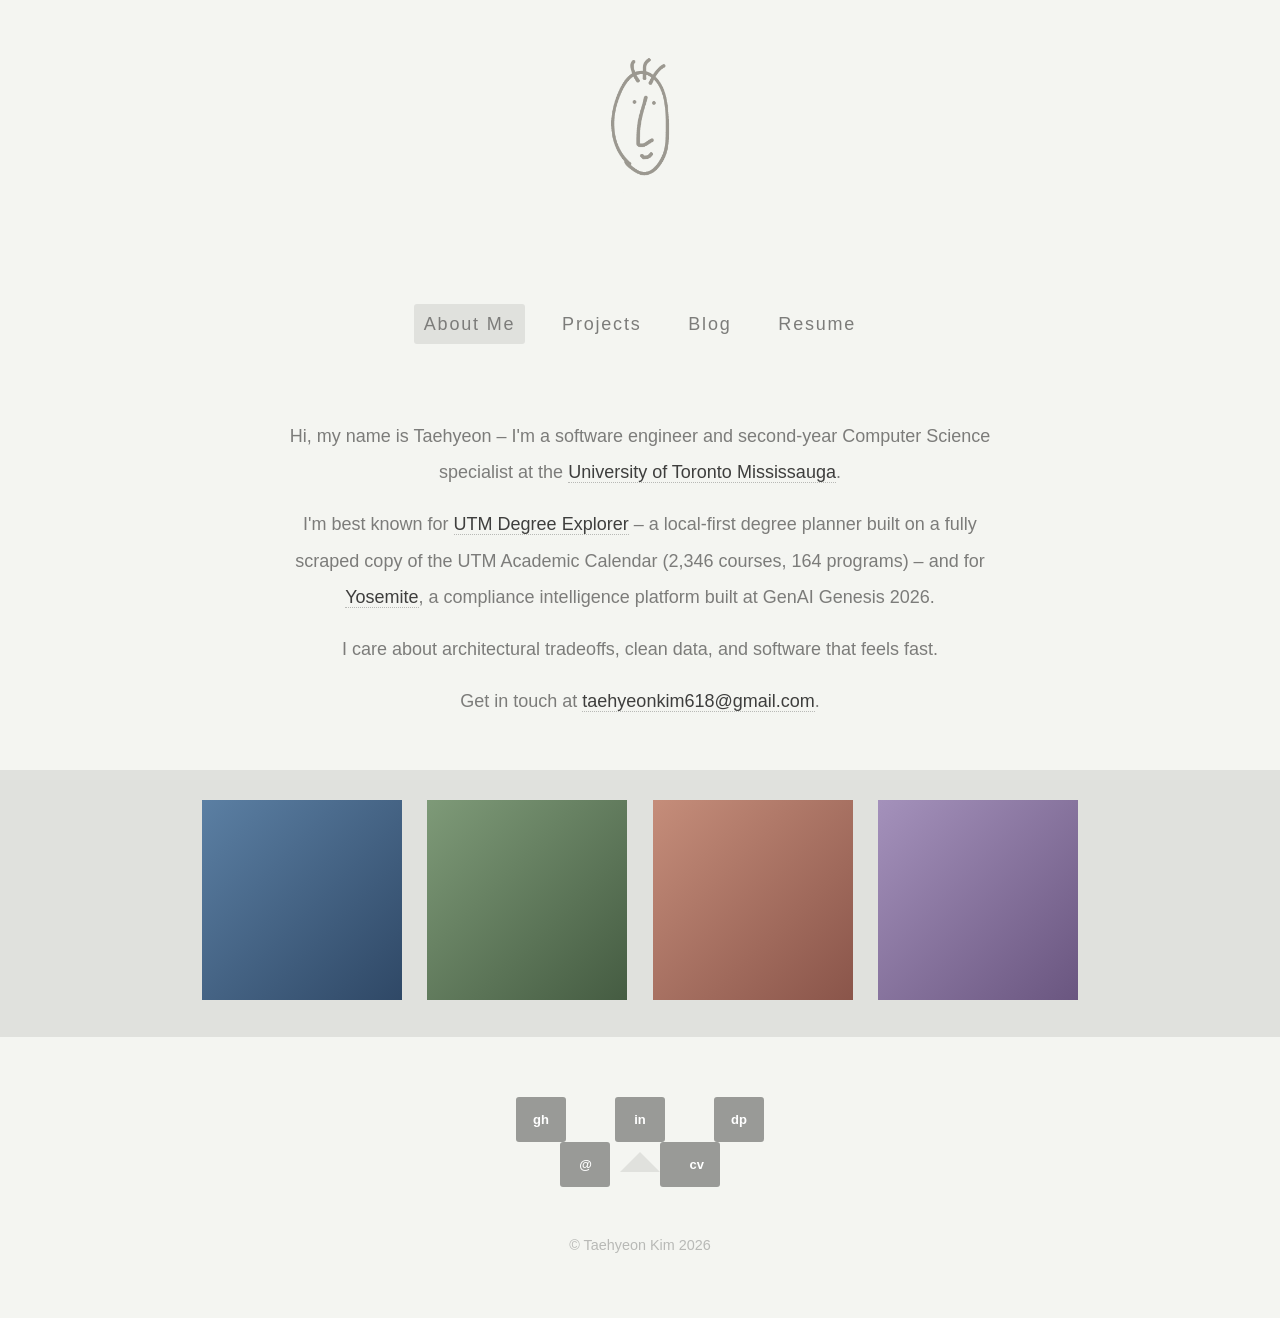
==== commit 4cec4a3b: "Revert "Use Mulish 300 as humanist sans match for Core Humanist Sans" This reverts commit 36b8437abe" ====
--- a/index.html
+++ b/index.html
@@ -4,722 +4,200 @@
   <meta charset="UTF-8" />
   <meta name="viewport" content="width=device-width, initial-scale=1.0" />
   <title>Taehyeon Kim</title>
-
-  <link rel="preconnect" href="https://fonts.googleapis.com" />
-  <link rel="preconnect" href="https://fonts.gstatic.com" crossorigin />
-  <link href="https://fonts.googleapis.com/css2?family=PT+Sans:ital,wght@0,400;0,700;1,400&family=Source+Sans+3:ital,wght@0,300;0,400;0,500;1,300;1,400&display=swap" rel="stylesheet" />
-
-  <style>
-    /* ─── Tokens ─────────────────────────────────────────── */
-    :root {
-      --bg:            #F4F5F1;
-      --bg-band:       #E0E1DD;
-      --text:          #4A4A48;
-      --text-soft:     #6A6864;
-      --text-muted:    #9B9890;
-      --rule:          #D9D6CE;
-      --pill:          #D9D6CE;
-      --pill-active:   #CFCBC1;
-      --icon:          #B6B2A8;
-      --icon-hover:    #6A6864;
-      --accent-flickr: #E14B85;
-    }
-
-    *, *::before, *::after { box-sizing: border-box; margin: 0; padding: 0; }
-
-    html, body {
-      background: var(--bg);
-      color: var(--text);
-      font-family: 'Source Sans 3', 'PT Sans', sans-serif;
-      font-weight: 300;
-      font-size: 17px;
-      line-height: 1.75;
-      letter-spacing: 0.01em;
-      -webkit-font-smoothing: antialiased;
-    }
-
-    a { color: inherit; text-decoration: none; }
-
-    /* ─── Page shell ─────────────────────────────────────── */
-    .page {
-      max-width: 760px;
-      margin: 0 auto;
-      padding: 3.5rem 1.5rem 2rem;
-      animation: fadeIn 0.5s ease-out both;
-    }
-
-    @keyframes fadeIn {
-      from { opacity: 0; transform: translateY(6px); }
-      to   { opacity: 1; transform: translateY(0); }
-    }
-
-    /* ─── Logo ──────────────────────────────────────────── */
-    .logo {
-      display: block;
-      width: 120px;
-      height: 150px;
-      margin: 0 auto 1.75rem;
-    }
-    .logo img {
-      width: 100%;
-      height: 100%;
-      object-fit: contain;
-      display: block;
-    }
-
-    /* ─── Nav (pill tabs) ───────────────────────────────── */
-    nav.tabs {
-      display: flex;
-      justify-content: center;
-      flex-wrap: wrap;
-      gap: 0.25rem;
-      margin-bottom: 2.75rem;
-    }
-
-    nav.tabs a {
-      font-family: 'PT Sans', sans-serif;
-      font-size: 13px;
-      letter-spacing: 0.18em;
-      color: var(--text-soft);
-      padding: 0.5rem 1.1rem;
-      border-radius: 3px;
-      transition: background 0.2s, color 0.2s;
-      cursor: pointer;
-    }
-
-    nav.tabs a:hover { color: var(--text); }
-    nav.tabs a.active {
-      background: var(--pill-active);
-      color: var(--text);
-    }
-
-    /* ─── View system ───────────────────────────────────── */
-    .view { display: none; animation: fadeIn 0.35s ease-out both; }
-    .view.active { display: block; }
-
-    /* ─── About copy ────────────────────────────────────── */
-    .about-copy {
-      max-width: 560px;
-      margin: 0 auto;
-      text-align: center;
-      color: var(--text);
-    }
-
-    .about-copy p {
-      margin-bottom: 1.4rem;
-    }
-
-    .about-copy a.inline {
-      border-bottom: 1px solid var(--text-muted);
-      padding-bottom: 1px;
-      transition: border-color 0.2s, color 0.2s;
-    }
-    .about-copy a.inline:hover {
-      border-color: var(--text);
-      color: var(--text);
-    }
-
-    /* ─── Featured strip ────────────────────────────────── */
-    .featured-strip {
-      background: var(--bg-band);
-      margin: 2.75rem calc(50% - 50vw) 2.25rem;
-      padding: 1.75rem calc(50vw - 50%);
-      width: 100vw;
-    }
-
-    .featured-strip-inner {
-      max-width: 760px;
-      margin: 0 auto;
-      display: grid;
-      grid-template-columns: repeat(4, 1fr);
-      gap: 1rem;
-    }
-
-    .featured-tile {
-      aspect-ratio: 1 / 1;
-      background: linear-gradient(135deg, #C9C2B0 0%, #B5AC97 100%);
-      border-radius: 2px;
-      display: flex;
-      align-items: center;
-      justify-content: center;
-      padding: 0.75rem;
-      text-align: center;
-      transition: transform 0.25s ease;
-      cursor: pointer;
-    }
-    .featured-tile:hover { transform: translateY(-2px); }
-
-    .featured-tile span {
-      font-family: 'PT Sans', sans-serif;
-      font-size: 11px;
-      letter-spacing: 0.16em;
-      text-transform: uppercase;
-      color: #fff;
-      line-height: 1.4;
-    }
-
-    /* Distinct tints per tile so the strip reads visually */
-    .tile-utm     { background: linear-gradient(135deg, #4A6B8A 0%, #2F4866 100%); }
-    .tile-yose    { background: linear-gradient(135deg, #6B8268 0%, #455C42 100%); }
-    .tile-tango   { background: linear-gradient(135deg, #B07A6B 0%, #8A554A 100%); }
-    .tile-tamdal  { background: linear-gradient(135deg, #8E7AA0 0%, #6A5680 100%); }
-
-    /* ─── Social icons ──────────────────────────────────── */
-    .socials {
-      display: flex;
-      justify-content: center;
-      gap: 0.55rem;
-      margin: 2rem 0 0.5rem;
-      position: relative;
-    }
-
-    .social {
-      width: 34px;
-      height: 34px;
-      border-radius: 50%;
-      background: var(--icon);
-      color: #F0EDE6;
-      display: flex;
-      align-items: center;
-      justify-content: center;
-      font-family: 'PT Sans', sans-serif;
-      font-weight: 700;
-      font-size: 13px;
-      text-transform: lowercase;
-      transition: background 0.2s, transform 0.2s;
-      position: relative;
-    }
-
-    .social:hover { background: var(--icon-hover); transform: translateY(-1px); }
-    .social[data-tip]:hover::after {
-      content: attr(data-tip);
-      position: absolute;
-      top: calc(100% + 14px);
-      left: 50%;
-      transform: translateX(-50%);
-      background: var(--icon);
-      color: #F0EDE6;
-      font-family: 'PT Sans', sans-serif;
-      font-size: 12px;
-      letter-spacing: 0.05em;
-      padding: 0.4rem 1.2rem;
-      border-radius: 3px;
-      white-space: nowrap;
-    }
-    .social[data-tip]:hover::before {
-      content: "";
-      position: absolute;
-      top: calc(100% + 7px);
-      left: 50%;
-      transform: translateX(-50%) rotate(45deg);
-      width: 10px;
-      height: 10px;
-      background: var(--icon);
-    }
-
-    /* ─── Footer ────────────────────────────────────────── */
-    footer.site-footer {
-      text-align: center;
-      margin-top: 3.5rem;
-      padding-top: 2rem;
-      font-family: 'PT Sans', sans-serif;
-      font-size: 12px;
-      letter-spacing: 0.08em;
-      color: var(--text-muted);
-    }
-
-    /* ═══════════════════════════════════════════════════════
-       PROJECTS — image grid
-    ═══════════════════════════════════════════════════════ */
-    .project-grid {
-      display: grid;
-      grid-template-columns: repeat(3, 1fr);
-      gap: 1.25rem;
-    }
-
-    .project-card {
-      aspect-ratio: 4 / 3;
-      background: var(--bg-band);
-      border-radius: 2px;
-      overflow: hidden;
-      position: relative;
-      display: flex;
-      flex-direction: column;
-      justify-content: flex-end;
-      padding: 1rem;
-      cursor: pointer;
-      transition: transform 0.25s ease;
-      color: #fff;
-    }
-    .project-card:hover { transform: translateY(-3px); }
-
-    .project-card.utm   { background: linear-gradient(135deg, #5B7FA3 0%, #2F4866 100%); }
-    .project-card.yose  { background: linear-gradient(135deg, #7E9A78 0%, #455C42 100%); }
-    .project-card.tango { background: linear-gradient(135deg, #C58D7A 0%, #8A554A 100%); }
-    .project-card.tamdal{ background: linear-gradient(135deg, #A491BB 0%, #6A5680 100%); }
-    .project-card.paint { background: linear-gradient(135deg, #B5AE9A 0%, #807A66 100%); }
-
-    .project-card .pc-name {
-      font-family: 'Source Sans 3', 'PT Sans', sans-serif;
-      font-size: 1.25rem;
-      line-height: 1.2;
-      margin-bottom: 0.15rem;
-    }
-    .project-card .pc-meta {
-      font-family: 'PT Sans', sans-serif;
-      font-size: 10px;
-      letter-spacing: 0.18em;
-      text-transform: uppercase;
-      opacity: 0.85;
-    }
-
-    .project-detail {
-      margin-top: 2rem;
-      padding-top: 1.5rem;
-      border-top: 0.5px solid var(--rule);
-      max-width: 620px;
-      margin-left: auto;
-      margin-right: auto;
-      text-align: center;
-    }
-    .project-detail h2 {
-      font-family: 'Source Sans 3', 'PT Sans', sans-serif;
-      font-weight: 500;
-      font-size: 1.5rem;
-      margin-bottom: 0.4rem;
-    }
-    .project-detail .pd-meta {
-      font-family: 'PT Sans', sans-serif;
-      font-size: 11px;
-      letter-spacing: 0.18em;
-      text-transform: uppercase;
-      color: var(--text-muted);
-      margin-bottom: 1rem;
-    }
-    .project-detail p { margin-bottom: 1rem; }
-    .project-detail .tags {
-      display: flex;
-      flex-wrap: wrap;
-      justify-content: center;
-      gap: 0.4rem;
-      margin-bottom: 1rem;
-    }
-    .project-detail .tag {
-      font-family: 'PT Sans', sans-serif;
-      font-size: 10px;
-      letter-spacing: 0.12em;
-      text-transform: uppercase;
-      color: var(--text-soft);
-      border: 0.5px solid var(--rule);
-      padding: 0.25rem 0.6rem;
-      border-radius: 2px;
-    }
-    .project-detail .links {
-      display: flex;
-      justify-content: center;
-      gap: 1.25rem;
-    }
-    .project-detail .links a {
-      font-family: 'PT Sans', sans-serif;
-      font-size: 11px;
-      letter-spacing: 0.16em;
-      text-transform: uppercase;
-      color: var(--text-soft);
-      border-bottom: 1px solid var(--text-muted);
-      padding-bottom: 1px;
-      transition: color 0.2s;
-    }
-    .project-detail .links a:hover { color: var(--text); }
-
-    /* ═══════════════════════════════════════════════════════
-       GALLERY — thumbnail strip + preview
-    ═══════════════════════════════════════════════════════ */
-    .gallery-layout {
-      display: grid;
-      grid-template-columns: 180px 1fr;
-      gap: 1.5rem;
-      align-items: start;
-    }
-
-    .gallery-thumbs {
-      display: grid;
-      grid-template-columns: repeat(3, 1fr);
-      gap: 0.5rem;
-    }
-
-    .gallery-thumb {
-      aspect-ratio: 1 / 1;
-      background: var(--bg-band);
-      border-radius: 2px;
-      cursor: pointer;
-      transition: opacity 0.2s, transform 0.2s;
-      opacity: 0.55;
-      display: flex;
-      align-items: center;
-      justify-content: center;
-      font-family: 'PT Sans', sans-serif;
-      font-size: 9px;
-      letter-spacing: 0.1em;
-      text-transform: uppercase;
-      color: #fff;
-      text-align: center;
-      padding: 0.25rem;
-      line-height: 1.2;
-    }
-    .gallery-thumb:hover { opacity: 0.85; }
-    .gallery-thumb.active { opacity: 1; transform: scale(1.02); }
-
-    .gallery-thumb.g1 { background: linear-gradient(135deg, #5B7FA3, #2F4866); }
-    .gallery-thumb.g2 { background: linear-gradient(135deg, #7E9A78, #455C42); }
-    .gallery-thumb.g3 { background: linear-gradient(135deg, #C58D7A, #8A554A); }
-    .gallery-thumb.g4 { background: linear-gradient(135deg, #A491BB, #6A5680); }
-    .gallery-thumb.g5 { background: linear-gradient(135deg, #B5AE9A, #807A66); }
-    .gallery-thumb.g6 { background: linear-gradient(135deg, #6A8AA8, #3D5673); }
-
-    .gallery-preview {
-      aspect-ratio: 4 / 5;
-      background: var(--bg-band);
-      border-radius: 2px;
-      display: flex;
-      align-items: center;
-      justify-content: center;
-      padding: 2rem;
-      color: #fff;
-      font-family: 'Source Sans 3', 'PT Sans', sans-serif;
-      font-size: 1.4rem;
-      text-align: center;
-      line-height: 1.3;
-      transition: background 0.4s ease;
-    }
-
-    /* ═══════════════════════════════════════════════════════
-       BLOG
-    ═══════════════════════════════════════════════════════ */
-    .blog-post { max-width: 620px; margin: 0 auto; }
-
-    .blog-header {
-      display: flex;
-      align-items: flex-start;
-      justify-content: space-between;
-      gap: 1rem;
-      margin-bottom: 0.4rem;
-    }
-
-    .blog-title {
-      font-family: 'Source Sans 3', 'PT Sans', sans-serif;
-      font-weight: 500;
-      font-size: 1.6rem;
-      line-height: 1.25;
-      color: var(--text);
-    }
-
-    .blog-comments {
-      flex-shrink: 0;
-      font-family: 'PT Sans', sans-serif;
-      font-size: 11px;
-      letter-spacing: 0.08em;
-      color: var(--text-soft);
-      background: var(--pill);
-      padding: 0.25rem 0.7rem;
-      border-radius: 2px;
-      white-space: nowrap;
-    }
-
-    .blog-meta {
-      font-family: 'PT Sans', sans-serif;
-      font-size: 12px;
-      letter-spacing: 0.04em;
-      color: var(--text-muted);
-      margin-bottom: 1.4rem;
-    }
-    .blog-meta a {
-      border-bottom: 1px solid var(--text-muted);
-      padding-bottom: 1px;
-    }
-
-    .blog-body p { margin-bottom: 1.25rem; }
-
-    .blog-title a { color: inherit; cursor: pointer; }
-    .blog-title a:hover { color: var(--text-soft); }
-
-    .read-more a {
-      font-family: 'PT Sans', sans-serif;
-      font-size: 12px;
-      letter-spacing: 0.16em;
-      text-transform: uppercase;
-      color: var(--text-soft);
-      border-bottom: 1px solid var(--text-muted);
-      padding-bottom: 1px;
-      cursor: pointer;
-    }
-    .read-more a:hover { color: var(--text); }
-
-    .blog-back {
-      max-width: 620px;
-      margin: 0 auto 1.25rem;
-    }
-    .blog-back a {
-      font-family: 'PT Sans', sans-serif;
-      font-size: 11px;
-      letter-spacing: 0.16em;
-      text-transform: uppercase;
-      color: var(--text-muted);
-      cursor: pointer;
-    }
-    .blog-back a:hover { color: var(--text); }
-    .blog-body a.inline {
-      border-bottom: 1px solid var(--text-muted);
-      padding-bottom: 1px;
-    }
-
-    .blog-figure {
-      margin: 1.75rem 0;
-      aspect-ratio: 16 / 9;
-      background: linear-gradient(135deg, #7E9A78 0%, #455C42 100%);
-      border-radius: 2px;
-      display: flex;
-      align-items: center;
-      justify-content: center;
-      color: #fff;
-      font-family: 'Source Sans 3', 'PT Sans', sans-serif;
-      font-style: italic;
-      font-size: 1.1rem;
-    }
-
-    /* ═══════════════════════════════════════════════════════
-       RESUME
-    ═══════════════════════════════════════════════════════ */
-    .resume-wrap {
-      max-width: 760px;
-      margin: 0 auto;
-    }
-
-    .resume-actions {
-      display: flex;
-      justify-content: center;
-      gap: 1.5rem;
-      margin-bottom: 1.25rem;
-    }
-
-    .resume-link {
-      font-family: 'PT Sans', sans-serif;
-      font-size: 11px;
-      letter-spacing: 0.16em;
-      text-transform: uppercase;
-      color: var(--text-soft);
-      border-bottom: 1px solid var(--text-muted);
-      padding-bottom: 1px;
-      transition: color 0.2s, border-color 0.2s;
-    }
-    .resume-link:hover { color: var(--text); border-color: var(--text); }
-
-    .resume-frame {
-      width: 100%;
-      height: 1200px;
-      border: 0.5px solid var(--rule);
-      border-radius: 2px;
-      background: var(--bg-band);
-    }
-
-    /* ═══════════════════════════════════════════════════════
-       Responsive
-    ═══════════════════════════════════════════════════════ */
-    @media (max-width: 640px) {
-      .page { padding: 2.25rem 1.25rem; }
-      nav.tabs a { padding: 0.45rem 0.75rem; font-size: 11px; }
-      .featured-strip-inner { grid-template-columns: repeat(2, 1fr); }
-      .project-grid { grid-template-columns: repeat(2, 1fr); }
-      .resume-frame { height: 600px; }
-    }
-  </style>
+  <link rel="stylesheet" href="css/style.css" />
 </head>
 
 <body>
 
-<div class="page">
-
-  <!-- Logo / avatar -->
+<!-- ════════════════════════════════════
+     HEADER — logo + nav
+══════════════════════════════════════ -->
+<header>
   <a href="#about" data-target="about" class="logo" aria-label="Home">
     <img src="logo.png" alt="Taehyeon Kim" />
   </a>
 
-  <!-- Nav -->
-  <nav class="tabs" aria-label="Main navigation">
-    <a data-target="about">About&nbsp;Me</a>
-    <a data-target="projects">Projects</a>
-    <a data-target="blog">Blog</a>
-    <a data-target="resume">Resume</a>
+  <nav aria-label="Main navigation">
+    <ul>
+      <li><a data-target="about">About&nbsp;Me</a></li>
+      <li><a data-target="projects">Projects</a></li>
+      <li><a data-target="blog">Blog</a></li>
+      <li><a data-target="resume">Resume</a></li>
+    </ul>
   </nav>
-
-
-  <!-- ════════════════════════════════════
-       ABOUT
-  ════════════════════════════════════ -->
-  <section class="view" id="view-about">
-
-    <div class="about-copy">
-      <p>Hi, my name is Taehyeon &mdash; I'm a software engineer and second-year Computer Science specialist at the <a class="inline" href="https://www.utoronto.ca/" target="_blank" rel="noopener">University of Toronto Mississauga</a>.</p>
-
-      <p>I build full-stack systems and ML pipelines from design to deployment, most recently a local-first degree planner for UTM students called <a class="inline" data-target="projects">UTM Degree Explorer</a>, and a compliance intelligence platform called <a class="inline" href="https://devpost.com/software/arrt" target="_blank" rel="noopener">Yosemite</a>.</p>
-
-      <p>I care about architectural tradeoffs, clean data, and software that feels fast.</p>
-
-      <p>Get in touch at <a class="inline" href="mailto:taehyeonkim618@gmail.com">taehyeonkim618@gmail.com</a>.</p>
+</header>
+
+
+<!-- ════════════════════════════════════
+     ABOUT
+══════════════════════════════════════ -->
+<div class="view" id="view-about">
+
+  <section class="intro">
+    <p>Hi, my name is Taehyeon &ndash; I'm a software engineer and second-year Computer Science specialist at the <a href="https://www.utoronto.ca/" target="_blank" rel="noopener">University of Toronto Mississauga</a>.</p>
+
+    <p>I'm best known for <a data-target="projects">UTM Degree Explorer</a> &ndash; a local-first degree planner built on a fully scraped copy of the UTM Academic Calendar (2,346 courses, 164 programs) &ndash; and for <a href="https://devpost.com/software/arrt" target="_blank" rel="noopener">Yosemite</a>, a compliance intelligence platform built at GenAI Genesis 2026.</p>
+
+    <p>I care about architectural tradeoffs, clean data, and software that feels fast.</p>
+
+    <p>Get in touch at <a href="mailto:taehyeonkim618@gmail.com">taehyeonkim618@gmail.com</a>.</p>
+  </section>
+
+  <ul class="featured">
+    <li><a class="tile-utm"    data-target="projects"><i><b>UTM Degree Explorer</b></i></a></li>
+    <li><a class="tile-yose"   data-target="projects"><i><b>Yosemite</b></i></a></li>
+    <li><a class="tile-tango"  data-target="projects"><i><b>Tango</b></i></a></li>
+    <li><a class="tile-tamdal" data-target="projects"><i><b>Tamdal</b></i></a></li>
+  </ul>
+
+  <div class="social">
+    <ul class="links">
+      <li><a class="github"   data-tip="GitHub"   href="https://github.com/Tedd618" target="_blank" rel="noopener">gh</a></li>
+      <li><a class="linkedin" data-tip="LinkedIn" href="https://linkedin.com/in/taehyeon-kim" target="_blank" rel="noopener">in</a></li>
+      <li><a class="devpost"  data-tip="Devpost"  href="https://devpost.com/Tedd618" target="_blank" rel="noopener">dp</a></li>
+      <li><a class="email"    data-tip="Email"    href="mailto:taehyeonkim618@gmail.com">@</a></li>
+      <li><a class="resume"   data-tip="Resume"   data-target="resume">cv</a></li>
+    </ul>
+    <div class="arrow"><span></span></div>
+  </div>
+
+</div>
+
+
+<!-- ════════════════════════════════════
+     PROJECTS
+══════════════════════════════════════ -->
+<div class="view" id="view-projects">
+
+  <ul class="design-thumbnails">
+    <li>
+      <a class="utm first" data-project="utm">
+        <i><b>UTM Degree Explorer<small>Local-first Degree Planner</small></b></i>
+        <span class="label">UTM Degree Explorer<small>May 2026</small></span>
+      </a>
+    </li>
+    <li>
+      <a class="yose" data-project="yose">
+        <i><b>Yosemite<small>Compliance Intelligence</small></b></i>
+        <span class="label">Yosemite<small>GenAI Genesis · Mar 2026</small></span>
+      </a>
+    </li>
+    <li>
+      <a class="tango" data-project="tango">
+        <i><b>Tango<small>Mutual-Match Hiring</small></b></i>
+        <span class="label">Tango<small>DeerHacks V · Feb 2026</small></span>
+      </a>
+    </li>
+    <li>
+      <a class="tamdal" data-project="tamdal">
+        <i><b>Tamdal<small>AI Math Study Platform</small></b></i>
+        <span class="label">Tamdal<small>2024 – Present</small></span>
+      </a>
+    </li>
+    <li>
+      <a class="paint" data-project="paint">
+        <i><b>Paint Clone<small>Java MVC · Team of 4</small></b></i>
+        <span class="label">Paint Clone<small>Java · 1 month</small></span>
+      </a>
+    </li>
+  </ul>
+
+  <article class="project-detail" id="project-detail">
+    <h2>UTM Degree Explorer</h2>
+    <p class="pd-meta">May 2026 &middot; Solo &middot; Local-first Degree Planner</p>
+    <p>Plans degrees, validates prerequisites, and tracks program progress against the full UTM Academic Calendar &mdash; 2,346 courses and 164 programs scraped and parsed into structured ASTs (86% structured coverage, 14% graceful text fallback).</p>
+    <div class="tags">
+      <span class="tag">React</span>
+      <span class="tag">TypeScript</span>
+      <span class="tag">Vite</span>
+      <span class="tag">Zustand</span>
+      <span class="tag">Tailwind</span>
+      <span class="tag">Supabase</span>
+      <span class="tag">Python</span>
+      <span class="tag">BeautifulSoup</span>
     </div>
-
-    <!-- Featured strip -->
-    <div class="featured-strip">
-      <div class="featured-strip-inner">
-        <a class="featured-tile tile-utm"    data-target="projects"><span>UTM Degree<br/>Explorer</span></a>
-        <a class="featured-tile tile-yose"   data-target="projects"><span>Yosemite</span></a>
-        <a class="featured-tile tile-tango"  data-target="projects"><span>Tango</span></a>
-        <a class="featured-tile tile-tamdal" data-target="projects"><span>Tamdal</span></a>
-      </div>
+    <div class="links">
+      <a href="https://utm-degree-explorer.vercel.app" target="_blank" rel="noopener">Live →</a>
+      <a href="https://github.com/Tedd618/UTM-Degree-Explorer" target="_blank" rel="noopener">GitHub →</a>
     </div>
-
-    <!-- Socials -->
-    <div class="socials">
-      <a class="social" data-tip="GitHub"   href="https://github.com/Tedd618" target="_blank" rel="noopener">gh</a>
-      <a class="social" data-tip="LinkedIn" href="https://linkedin.com/in/taehyeon-kim" target="_blank" rel="noopener">in</a>
-      <a class="social" data-tip="Devpost"  href="https://devpost.com/Tedd618" target="_blank" rel="noopener">dp</a>
-      <a class="social" data-tip="Email"    href="mailto:taehyeonkim618@gmail.com">@</a>
-      <a class="social" data-tip="Resume"   href="Taehyeon_Kim_Resume.pdf" target="_blank" rel="noopener">cv</a>
+  </article>
+
+</div>
+
+
+<!-- ════════════════════════════════════
+     BLOG (preview list)
+══════════════════════════════════════ -->
+<div class="view" id="view-blog">
+
+  <article class="post">
+    <a class="comment-numb comment-right">soon</a>
+    <h2><a data-target="post-prereq">Parsing 2,300 Course Prerequisites by Hand</a></h2>
+    <h6>Posted on <a>14th May 2026</a> &nbsp;|&nbsp; Categories: <a>Engineering</a>, <a>Parsing</a></h6>
+
+    <p>A few weeks ago, I shipped <a class="inline" data-target="projects">UTM Degree Explorer</a> &mdash; a local-first degree planner that validates every prerequisite in your plan in real time. To get there, I had to turn the UTM Academic Calendar's prose into something a computer could reason about.</p>
+
+    <p>The calendar describes prerequisites as natural language: "1.0 credit in LIN at the 200-level", "CSC148H5 (or equivalent), excluding CSC209H5", "Any 4.0 credits, including at least one of MAT102H5 or MAT133Y5"&hellip;</p>
+
+    <p class="read-more"><a data-target="post-prereq">Read more →</a></p>
+  </article>
+
+</div>
+
+
+<!-- ════════════════════════════════════
+     BLOG POST — full
+══════════════════════════════════════ -->
+<div class="view" id="view-post-prereq">
+
+  <p class="blog-back"><a data-target="blog">← Back to Blog</a></p>
+
+  <article class="post">
+    <a class="comment-numb comment-right">soon</a>
+    <h2>Parsing 2,300 Course Prerequisites by Hand</h2>
+    <h6>Posted on <a>14th May 2026</a> &nbsp;|&nbsp; Categories: <a>Engineering</a>, <a>Parsing</a></h6>
+
+    <p>A few weeks ago, I shipped <a class="inline" data-target="projects">UTM Degree Explorer</a> &mdash; a local-first degree planner that validates every prerequisite in your plan in real time. To get there, I had to turn the UTM Academic Calendar's prose into something a computer could reason about.</p>
+
+    <p>The calendar describes prerequisites as natural language: "1.0 credit in LIN at the 200-level", "CSC148H5 (or equivalent), excluding CSC209H5", "Any 4.0 credits, including at least one of MAT102H5 or MAT133Y5". A rule-based parser felt fragile. An LLM felt expensive and non-deterministic. So I started with the rules.</p>
+
+    <div class="post-figure">A figure would go here.</div>
+
+    <p>The trick was treating each prerequisite as an AST &mdash; <code>COURSE</code>, <code>AND</code>, <code>OR</code>, <code>CREDITS</code>, <code>LEVEL_POOL</code>, with a <code>RAW</code> fallback for the irreducible cases. After five passes the parser covers ~86% of programs cleanly, and the remaining 14% degrade gracefully into a "see calendar" badge instead of a hard failure.</p>
+
+    <p>More writing soon &mdash; this blog page is mocked for now.</p>
+  </article>
+
+</div>
+
+
+<!-- ════════════════════════════════════
+     RESUME
+══════════════════════════════════════ -->
+<div class="view" id="view-resume">
+
+  <section class="resume">
+    <div class="resume-actions">
+      <a href="Taehyeon_Kim_Resume.pdf" target="_blank" rel="noopener">Open in new tab →</a>
+      <a href="Taehyeon_Kim_Resume.pdf" download>Download PDF →</a>
     </div>
-
+    <iframe class="resume-frame" src="Taehyeon_Kim_Resume.pdf#zoom=120&navpanes=0&toolbar=1" title="Taehyeon Kim — Resume"></iframe>
   </section>
 
-
-  <!-- ════════════════════════════════════
-       PROJECTS
-  ════════════════════════════════════ -->
-  <section class="view" id="view-projects">
-
-    <div class="project-grid">
-      <a class="project-card utm"    data-project="utm">
-        <span class="pc-name">UTM Degree Explorer</span>
-        <span class="pc-meta">May 2026</span>
-      </a>
-      <a class="project-card yose"   data-project="yose">
-        <span class="pc-name">Yosemite</span>
-        <span class="pc-meta">Mar 2026 · GenAI Genesis</span>
-      </a>
-      <a class="project-card tango"  data-project="tango">
-        <span class="pc-name">Tango</span>
-        <span class="pc-meta">Feb 2026 · DeerHacks V</span>
-      </a>
-      <a class="project-card tamdal" data-project="tamdal">
-        <span class="pc-name">Tamdal</span>
-        <span class="pc-meta">2024 – Present</span>
-      </a>
-      <a class="project-card paint"  data-project="paint">
-        <span class="pc-name">Paint Clone</span>
-        <span class="pc-meta">Java · Team of 4</span>
-      </a>
-    </div>
-
-    <article class="project-detail" id="project-detail">
-      <h2>UTM Degree Explorer</h2>
-      <p class="pd-meta">May 2026 · Solo · Local-first Degree Planner</p>
-      <p>Plans degrees, validates prerequisites, and tracks program progress against the full UTM Academic Calendar &mdash; 2,346 courses and 164 programs scraped and parsed into structured ASTs.</p>
-      <div class="tags">
-        <span class="tag">React</span>
-        <span class="tag">TypeScript</span>
-        <span class="tag">Vite</span>
-        <span class="tag">Zustand</span>
-        <span class="tag">Tailwind</span>
-        <span class="tag">Supabase</span>
-        <span class="tag">Python</span>
-        <span class="tag">BeautifulSoup</span>
-      </div>
-      <div class="links">
-        <a href="https://utm-degree-explorer.vercel.app" target="_blank" rel="noopener">Live →</a>
-        <a href="https://github.com/Tedd618/UTM-Degree-Explorer" target="_blank" rel="noopener">GitHub →</a>
-      </div>
-    </article>
-
-  </section>
-
-
-  <!-- ════════════════════════════════════
-       BLOG
-  ════════════════════════════════════ -->
-  <section class="view" id="view-blog">
-
-    <article class="blog-post">
-      <header class="blog-header">
-        <h2 class="blog-title"><a data-target="post-prereq">Parsing 2,300 Course Prerequisites by Hand</a></h2>
-        <span class="blog-comments">soon</span>
-      </header>
-      <p class="blog-meta">Posted on <a>14th May 2026</a>&nbsp; |&nbsp; Categories: <a>Engineering</a>, <a>Parsing</a></p>
-
-      <div class="blog-body">
-        <p>A few weeks ago, I shipped <a class="inline" data-target="projects">UTM Degree Explorer</a> &mdash; a local-first degree planner that validates every prerequisite in your plan in real time. To get there, I had to turn the UTM Academic Calendar's prose into something a computer could reason about.</p>
-
-        <p>The calendar describes prerequisites as natural language: "1.0 credit in LIN at the 200-level", "CSC148H5 (or equivalent), excluding CSC209H5", "Any 4.0 credits, including at least one of MAT102H5 or MAT133Y5"&hellip;</p>
-
-        <p class="read-more"><a data-target="post-prereq">Read more →</a></p>
-      </div>
-    </article>
-
-  </section>
-
-
-  <!-- ════════════════════════════════════
-       BLOG POST (full)
-  ════════════════════════════════════ -->
-  <section class="view" id="view-post-prereq">
-
-    <article class="blog-post">
-      <p class="blog-back"><a data-target="blog">← Back to Blog</a></p>
-
-      <header class="blog-header">
-        <h2 class="blog-title">Parsing 2,300 Course Prerequisites by Hand</h2>
-        <span class="blog-comments">soon</span>
-      </header>
-      <p class="blog-meta">Posted on <a>14th May 2026</a>&nbsp; |&nbsp; Categories: <a>Engineering</a>, <a>Parsing</a></p>
-
-      <div class="blog-body">
-        <p>A few weeks ago, I shipped <a class="inline" data-target="projects">UTM Degree Explorer</a> &mdash; a local-first degree planner that validates every prerequisite in your plan in real time. To get there, I had to turn the UTM Academic Calendar's prose into something a computer could reason about.</p>
-
-        <p>The calendar describes prerequisites as natural language: "1.0 credit in LIN at the 200-level", "CSC148H5 (or equivalent), excluding CSC209H5", "Any 4.0 credits, including at least one of MAT102H5 or MAT133Y5". A rule-based parser felt fragile. An LLM felt expensive and non-deterministic. So I started with the rules.</p>
-
-        <div class="blog-figure">A figure would go here.</div>
-
-        <p>The trick was treating each prerequisite as an AST &mdash; <code>COURSE</code>, <code>AND</code>, <code>OR</code>, <code>CREDITS</code>, <code>LEVEL_POOL</code>, with a <code>RAW</code> fallback for the irreducible cases. After five passes the parser covers ~86% of programs cleanly, and the remaining 14% degrade gracefully into a "see calendar" badge instead of a hard failure.</p>
-
-        <p>More writing soon &mdash; this blog page is mocked for now.</p>
-      </div>
-    </article>
-
-  </section>
-
-
-  <!-- ════════════════════════════════════
-       RESUME
-  ════════════════════════════════════ -->
-  <section class="view" id="view-resume">
-
-    <div class="resume-wrap">
-      <div class="resume-actions">
-        <a class="resume-link" href="Taehyeon_Kim_Resume.pdf" target="_blank" rel="noopener">Open in new tab →</a>
-        <a class="resume-link" href="Taehyeon_Kim_Resume.pdf" download>Download PDF →</a>
-      </div>
-      <iframe class="resume-frame" src="Taehyeon_Kim_Resume.pdf#zoom=120&navpanes=0&toolbar=1" title="Taehyeon Kim — Resume"></iframe>
-    </div>
-
-  </section>
-
-
-  <!-- Footer -->
-  <footer class="site-footer">
-    © Taehyeon Kim 2026
-  </footer>
-
-</div>
+</div>
+
+
+<!-- ════════════════════════════════════
+     FOOTER
+══════════════════════════════════════ -->
+<footer class="site-footer">
+  © Taehyeon Kim 2026
+</footer>
+
 
 <script>
-  const VIEWS = ['about', 'projects', 'blog', 'resume', 'post-prereq'];
-  // Which top-level nav tab to highlight for each view
+  const VIEWS = ['about', 'projects', 'blog', 'post-prereq', 'resume'];
+  // Map sub-view → top-level nav tab to keep highlighted
   const VIEW_NAV = { 'post-prereq': 'blog' };
 
   function showView(id, pushState) {
@@ -727,8 +205,8 @@
     document.querySelectorAll('.view').forEach(v => v.classList.remove('active'));
     document.getElementById('view-' + id).classList.add('active');
     const navId = VIEW_NAV[id] || id;
-    document.querySelectorAll('nav.tabs a').forEach(a => {
-      a.classList.toggle('active', a.dataset.target === navId);
+    document.querySelectorAll('nav ul li a').forEach(a => {
+      a.classList.toggle('selected', a.dataset.target === navId);
     });
     if (pushState) {
       const hash = id === 'about' ? '' : '#' + id;
@@ -737,7 +215,6 @@
     window.scrollTo({ top: 0, behavior: 'instant' });
   }
 
-  // Any element with data-target navigates
   document.addEventListener('click', e => {
     const t = e.target.closest('[data-target]');
     if (!t) return;
@@ -745,7 +222,6 @@
     showView(t.dataset.target, true);
   });
 
-  // Browser back/forward
   window.addEventListener('popstate', e => {
     const id = e.state?.view ?? location.hash.slice(1) ?? 'about';
     showView(id, false);
@@ -756,12 +232,12 @@
   history.replaceState({ view: initial }, '', location.href);
   showView(initial, false);
 
-  // Project card → detail swap
+  // Project detail swap
   const PROJECTS = {
     utm: {
       title: 'UTM Degree Explorer',
       meta: 'May 2026 · Solo · Local-first Degree Planner',
-      desc: 'Plans degrees, validates prerequisites, and tracks program progress against the full UTM Academic Calendar — 2,346 courses and 164 programs scraped and parsed into structured ASTs.',
+      desc: "Plans degrees, validates prerequisites, and tracks program progress against the full UTM Academic Calendar — 2,346 courses and 164 programs scraped and parsed into structured ASTs.",
       tags: ['React','TypeScript','Vite','Zustand','Tailwind','Supabase','Python','BeautifulSoup'],
       links: [['Live','https://utm-degree-explorer.vercel.app'],['GitHub','https://github.com/Tedd618/UTM-Degree-Explorer']]
     },
@@ -795,19 +271,20 @@
     }
   };
 
-  document.querySelectorAll('.project-card').forEach(card => {
-    card.addEventListener('click', () => {
-      const p = PROJECTS[card.dataset.project];
+  document.querySelectorAll('.design-thumbnails li a[data-project]').forEach(a => {
+    a.addEventListener('click', e => {
+      e.preventDefault();
+      const p = PROJECTS[a.dataset.project];
       if (!p) return;
-      const detail = document.getElementById('project-detail');
-      detail.innerHTML = `
+      const d = document.getElementById('project-detail');
+      d.innerHTML = `
         <h2>${p.title}</h2>
         <p class="pd-meta">${p.meta}</p>
         <p>${p.desc}</p>
         <div class="tags">${p.tags.map(t => `<span class="tag">${t}</span>`).join('')}</div>
         <div class="links">${p.links.map(l => `<a href="${l[1]}" target="_blank" rel="noopener">${l[0]} →</a>`).join('')}</div>
       `;
-      detail.scrollIntoView({ behavior: 'smooth', block: 'start' });
+      d.scrollIntoView({ behavior: 'smooth', block: 'start' });
     });
   });
 </script>
--- a/css/style.css
+++ b/css/style.css
@@ -0,0 +1,556 @@
+/* ═══════════════════════════════════════════════════════════
+   Taehyeon Kim — portfolio
+   Visual rules ported from harrynesbitt.com styles.css
+   ═══════════════════════════════════════════════════════════ */
+
+/* ─── Tokens ──────────────────────────────────────────────── */
+:root {
+  --bg:           #f4f5f1;
+  --bg-band:      #e0e1dd;
+  --bg-well-2:    #e4e5e1;
+  --text:         #7c7c7a;
+  --text-dark:    #3e3e3d;
+  --text-hover:   #656563;
+  --text-muted:   #b8b9b6;
+  --text-faint:   #999a97;
+  --rule:         #e0e1dd;
+  --comment-bg:   #d4d5d0;
+}
+
+::selection      { background: rgba(62,62,61,0.2); }
+::-moz-selection { background: rgba(62,62,61,0.2); }
+
+*, *::before, *::after { box-sizing: border-box; margin: 0; padding: 0; }
+
+/* ─── Base ────────────────────────────────────────────────── */
+html, body {
+  margin: 0;
+  font-family: "Helvetica Neue", Helvetica, Arial, sans-serif;
+  font-size: 18px;
+  font-weight: 300;
+  line-height: 26px;
+  color: var(--text);
+  background-color: var(--bg);
+  -webkit-font-smoothing: subpixel-antialiased;
+  -moz-osx-font-smoothing: auto;
+}
+
+a { color: var(--text-dark); text-decoration: none; }
+a:hover, a:focus { color: var(--text-hover); text-decoration: none; }
+
+p { margin: 0 0 13px; }
+p a, a.inline {
+  border-bottom: 1px dotted var(--text-muted);
+}
+
+h1, h2, h3, h4, h5, h6 {
+  margin: 0 0 13px 0;
+  font-family: inherit;
+  font-weight: normal;
+  line-height: 26px;
+  color: var(--text-dark);
+}
+h1, h2, h3 { line-height: 52px; }
+h1 { font-size: 54px; }
+h2 { font-size: 44px; }
+h3 { font-size: 35px; }
+h4 { font-size: 25px; }
+h5 { font-size: 22px; }
+h6 { font-size: 18px; color: var(--text-faint); }
+
+hr {
+  margin: 26px 0;
+  border: 0;
+  border-top: 1px solid var(--rule);
+  border-bottom: 1px solid var(--bg);
+}
+
+/* ─── Page sections (matching .container / section pattern) ─ */
+section, footer {
+  max-width: 920px;
+  margin: auto;
+  padding: 0 30px;
+  position: relative;
+  clear: both;
+}
+@media (max-width: 979px) { section, footer { max-width: 690px; } }
+@media (max-width: 767px) { section, footer { max-width: 610px; } }
+
+/* ─── Header (logo + nav) ─────────────────────────────────── */
+header {
+  padding-top: 50px;
+  position: relative;
+}
+
+header a.logo {
+  display: block;
+  margin: 0 auto 80px auto;
+  width: 120px;
+  height: 150px;
+  transition: opacity 0.3s;
+}
+header a.logo img {
+  width: 100%;
+  height: 100%;
+  object-fit: contain;
+  display: block;
+}
+
+@media (max-width: 580px) {
+  header a.logo { margin: 0 auto 20px auto; }
+}
+
+header nav ul {
+  width: 100%;
+  margin: 0 0 50px 0;
+  padding: 24px 0;
+  list-style: none;
+  text-align: center;
+  letter-spacing: 0.1em;
+  font-size: 18px;
+  background-color: var(--bg);
+}
+header nav ul li { display: inline-block; }
+header nav ul li a {
+  display: inline-block;
+  margin: 0 10px;
+  padding: 7px 10px;
+  color: var(--text);
+  cursor: pointer;
+}
+header nav ul li a:hover { color: var(--text-muted); }
+header nav ul li a.selected {
+  background-color: var(--bg-band);
+  border-radius: 3px;
+  color: var(--text);
+}
+@media (max-width: 580px) {
+  header nav ul li { display: block; margin-bottom: 7px; }
+  header nav ul li a { padding: 3px 10px; }
+}
+
+/* ─── View system ─────────────────────────────────────────── */
+.view { display: none; }
+.view.active { display: block; }
+
+/* ─── Intro / about copy ──────────────────────────────────── */
+.intro {
+  width: 780px;
+  margin: 0 auto 50px auto;
+  padding: 0 30px;
+  text-align: center;
+  font-size: 18px;
+  line-height: 36.4px;
+}
+.intro p { margin-bottom: 15.6px; }
+.intro a {
+  color: var(--text-dark);
+  border-bottom: 1px dotted var(--text-muted);
+}
+.intro a:hover { color: var(--text-hover); }
+
+@media (max-width: 979px) { .intro { width: 550px; } }
+@media (max-width: 610px) { .intro { width: auto; padding: 0 20px; } }
+
+/* ─── Featured strip ──────────────────────────────────────── */
+ul.featured {
+  margin: 0;
+  padding: 30px 0 0 0;
+  overflow: hidden;
+  background-color: var(--bg-band);
+  list-style: none;
+  text-align: center;
+}
+ul.featured li {
+  display: inline-block;
+  width: 200px;
+  margin: 0 10px 30px 10px;
+}
+@media (max-width: 979px) {
+  ul.featured li { width: 160px; margin: 0 8px 30px 8px; }
+}
+@media (max-width: 767px) {
+  ul.featured { padding: 30px; }
+  ul.featured li { width: 47.5%; margin: 0 5% 5% 0; }
+  ul.featured li:nth-child(2n-1) { margin-left: 0; }
+  ul.featured li:nth-child(2n)   { margin-right: 0; }
+  ul.featured li:nth-child(3),
+  ul.featured li:nth-child(4)    { margin-bottom: 0; }
+}
+@media (max-width: 450px) {
+  ul.featured { padding: 0; background: 0; }
+  ul.featured li { width: 50%; margin: 0; }
+}
+
+ul.featured li a {
+  display: block;
+  width: 100%;
+  aspect-ratio: 1 / 1;
+  position: relative;
+  cursor: pointer;
+}
+
+/* Per-tile gradients (stand-in for screenshot art) */
+.tile-utm    { background: linear-gradient(135deg, #5B7FA3 0%, #2F4866 100%); }
+.tile-yose   { background: linear-gradient(135deg, #7E9A78 0%, #455C42 100%); }
+.tile-tango  { background: linear-gradient(135deg, #C58D7A 0%, #8A554A 100%); }
+.tile-tamdal { background: linear-gradient(135deg, #A491BB 0%, #6A5680 100%); }
+
+ul.featured li a i {
+  position: absolute;
+  top: 0; right: 0; bottom: 0; left: 0;
+  background-color: rgba(0,0,0,0.7);
+  opacity: 0;
+  font-style: normal;
+  transition: opacity 0.2s;
+}
+ul.featured li a:hover i { opacity: 1; }
+ul.featured li a i b {
+  width: 90%;
+  margin: 0;
+  padding: 10%;
+  position: absolute;
+  top: 50%;
+  left: 50%;
+  color: white;
+  font-weight: bold;
+  font-style: normal;
+  transform: translate(-50%, -50%);
+}
+
+/* ─── Social row ──────────────────────────────────────────── */
+.social {
+  max-width: 390px;
+  margin: 60px auto 0 auto;
+  padding: 0 30px;
+}
+.social ul.links {
+  display: block;
+  height: 45px;
+  margin: 0;
+  padding: 0;
+  position: relative;
+  list-style: none;
+  text-align: center;
+}
+.social ul.links li {
+  display: inline-block;
+  margin: 0 22px;
+}
+@media (max-width: 450px) {
+  .social ul.links li { margin: 0 10px; }
+}
+.social ul.links li a {
+  display: inline-block;
+  width: 50px;
+  height: 45px;
+  background-color: var(--text-faint);
+  border-radius: 3px;
+  color: #fff;
+  font-family: 'Helvetica Neue', Arial, sans-serif;
+  font-weight: 700;
+  font-size: 13px;
+  line-height: 45px;
+  text-align: center;
+  text-transform: lowercase;
+  transition: background-color 0.3s;
+}
+.social ul.links li a.github:hover   { background-color: #333; }
+.social ul.links li a.linkedin:hover { background-color: #0c83b7; }
+.social ul.links li a.devpost:hover  { background-color: #003E54; }
+.social ul.links li a.email:hover    { background-color: #ed4886; }
+.social ul.links li a.resume:hover   { background-color: #1ac3f8; }
+
+.social .arrow {
+  height: 20px;
+  margin-top: 10px;
+  position: relative;
+}
+.social .arrow span {
+  display: block;
+  width: 0; height: 0;
+  margin-left: -20px;
+  position: absolute;
+  top: 0;
+  left: 50%;
+  border-width: 0 20px 20px 20px;
+  border-style: solid;
+  border-color: transparent transparent var(--bg-band) transparent;
+}
+
+/* ─── Project thumbnails (design-thumbnails pattern) ──────── */
+.design-thumbnails {
+  max-width: 920px;
+  margin: 0 auto 30px;
+  padding: 0 30px;
+  overflow: hidden;
+  list-style: none;
+  text-align: center;
+}
+.design-thumbnails li {
+  display: inline-block;
+  width: 280px;
+  height: 210px;
+  margin: 0 0 40px 40px;
+  position: relative;
+}
+.design-thumbnails li.first,
+.design-thumbnails li:nth-child(3n-2) { margin-left: 0; }
+@media (max-width: 979px) {
+  .design-thumbnails { max-width: 690px; }
+  .design-thumbnails li { width: 210px; height: 158px; margin: 0 0 30px 30px; }
+}
+@media (max-width: 767px) {
+  .design-thumbnails { max-width: 520px; }
+  .design-thumbnails li { width: 47%; height: auto; aspect-ratio: 4/3; margin-right: 0; margin-left: 6%; }
+  .design-thumbnails li.first { margin-left: 6%; }
+  .design-thumbnails li:nth-child(2n-1) { margin-left: 0; }
+}
+@media (max-width: 450px) {
+  .design-thumbnails li { width: 100%; max-width: 100%; margin: 0 0 5% 0; }
+  .design-thumbnails li.first,
+  .design-thumbnails li:nth-child(2n-1) { margin: 0 0 5% 0; }
+}
+
+.design-thumbnails li a {
+  display: block;
+  width: 100%;
+  height: 100%;
+  position: relative;
+  text-align: center;
+  cursor: pointer;
+}
+.design-thumbnails li a.utm    { background: linear-gradient(135deg, #5B7FA3, #2F4866); }
+.design-thumbnails li a.yose   { background: linear-gradient(135deg, #7E9A78, #455C42); }
+.design-thumbnails li a.tango  { background: linear-gradient(135deg, #C58D7A, #8A554A); }
+.design-thumbnails li a.tamdal { background: linear-gradient(135deg, #A491BB, #6A5680); }
+.design-thumbnails li a.paint  { background: linear-gradient(135deg, #B5AE9A, #807A66); }
+
+.design-thumbnails li a i {
+  display: block;
+  position: absolute;
+  top: 0; right: 0; bottom: 0; left: 0;
+  background-color: rgba(0,0,0,0.7);
+  opacity: 0;
+  font-style: normal;
+  transition: opacity 0.2s;
+}
+.design-thumbnails li a:hover i { opacity: 1; }
+.design-thumbnails li a i b {
+  width: 80%;
+  margin: 0;
+  padding: 10%;
+  position: absolute;
+  top: 50%;
+  left: 50%;
+  color: white;
+  font-weight: bold;
+  font-style: normal;
+  font-size: 21.6px;
+  line-height: 26px;
+  transform: translate(-50%, -50%);
+}
+.design-thumbnails li a i b small {
+  display: block;
+  margin-top: 8.66px;
+  font-weight: normal;
+  font-size: 14.4px;
+  line-height: 20.8px;
+}
+/* Always-visible label band (so the grid reads even without hover) */
+.design-thumbnails li a .label {
+  position: absolute;
+  bottom: 12px;
+  left: 12px;
+  right: 12px;
+  color: #fff;
+  text-align: left;
+  font-weight: bold;
+  font-size: 16px;
+  line-height: 1.25;
+  text-shadow: 0 1px 4px rgba(0,0,0,0.35);
+}
+.design-thumbnails li a .label small {
+  display: block;
+  margin-top: 4px;
+  font-weight: normal;
+  font-size: 11px;
+  letter-spacing: 0.12em;
+  text-transform: uppercase;
+  opacity: 0.85;
+}
+
+/* Project detail card (appears on click) */
+.project-detail {
+  max-width: 620px;
+  margin: 0 auto 30px;
+  padding: 0 30px;
+  text-align: center;
+}
+.project-detail h2 {
+  font-size: 35px;
+  line-height: 1.2;
+  margin-bottom: 8px;
+}
+.project-detail .pd-meta {
+  color: var(--text-faint);
+  font-size: 14.4px;
+  margin-bottom: 20px;
+}
+.project-detail .tags {
+  display: flex;
+  flex-wrap: wrap;
+  justify-content: center;
+  gap: 6px;
+  margin-bottom: 20px;
+}
+.project-detail .tag {
+  background: var(--bg-band);
+  color: var(--text);
+  font-size: 12px;
+  padding: 3px 10px;
+  border-radius: 2px;
+}
+.project-detail .links {
+  display: flex;
+  justify-content: center;
+  gap: 24px;
+}
+.project-detail .links a {
+  color: var(--text-dark);
+  border-bottom: 1px dotted var(--text-muted);
+  font-size: 14.4px;
+}
+.project-detail .links a:hover { color: var(--text-hover); }
+
+/* ─── Blog post ───────────────────────────────────────────── */
+.post {
+  max-width: 620px;
+  margin: 0 auto 60px;
+  padding: 0 30px;
+  position: relative;
+}
+.post:last-child { margin-bottom: 0; }
+.post h2 {
+  font-size: 35px;
+  line-height: 1.25;
+  margin-bottom: 13px;
+}
+.post h2 a { color: var(--text-dark); cursor: pointer; }
+.post h2 a:hover { color: var(--text-hover); }
+.post h6 {
+  margin-bottom: 26px;
+  font-size: 14.4px;
+  color: var(--text-faint);
+}
+.post h6 a { color: var(--text-faint); border-bottom: 1px dotted var(--text-muted); }
+
+.post-figure {
+  margin: 26px 0;
+  aspect-ratio: 16 / 9;
+  background: linear-gradient(135deg, #7E9A78 0%, #455C42 100%);
+  display: flex;
+  align-items: center;
+  justify-content: center;
+  color: #fff;
+  font-style: italic;
+  border-radius: 2px;
+}
+
+.read-more {
+  margin-top: 8px;
+}
+.read-more a {
+  color: var(--text-dark);
+  border-bottom: 1px dotted var(--text-muted);
+  cursor: pointer;
+  font-size: 16px;
+}
+.read-more a:hover { color: var(--text-hover); }
+
+.blog-back {
+  max-width: 620px;
+  margin: 0 auto 20px;
+  padding: 0 30px;
+}
+.blog-back a {
+  color: var(--text-faint);
+  font-size: 14.4px;
+  cursor: pointer;
+  border-bottom: 1px dotted var(--text-muted);
+}
+.blog-back a:hover { color: var(--text-hover); }
+
+/* Comment count pill with little CSS triangle pointer */
+.comment-numb {
+  display: inline-block;
+  margin-bottom: 13px;
+  padding: 1px 7px;
+  position: relative;
+  background-color: var(--bg-band);
+  color: var(--text-faint);
+  font-size: 14.4px;
+  border-radius: 2px;
+}
+.comment-numb:before {
+  width: 0; height: 0;
+  margin-top: -5px;
+  position: absolute;
+  top: 50%;
+  right: 100%;
+  border: solid transparent;
+  border-width: 5px;
+  border-right-color: var(--bg-band);
+  content: "";
+}
+.comment-numb:hover {
+  background-color: var(--text-muted);
+  color: var(--bg);
+}
+.comment-numb:hover:before { border-right-color: var(--text-muted); }
+.comment-numb.comment-right {
+  position: absolute;
+  top: 0;
+  right: 30px;
+}
+@media (max-width: 767px) {
+  .comment-numb.comment-right { position: relative; right: auto; }
+}
+
+/* ─── Resume ──────────────────────────────────────────────── */
+.resume {
+  max-width: 760px;
+  margin: 0 auto;
+  padding: 0 30px;
+}
+.resume-actions {
+  display: flex;
+  justify-content: center;
+  gap: 24px;
+  margin-bottom: 20px;
+}
+.resume-actions a {
+  color: var(--text-dark);
+  font-size: 14.4px;
+  border-bottom: 1px dotted var(--text-muted);
+}
+.resume-actions a:hover { color: var(--text-hover); }
+
+.resume-frame {
+  width: 100%;
+  height: 1100px;
+  border: 1px solid var(--rule);
+  border-radius: 2px;
+  background: var(--bg-band);
+}
+@media (max-width: 640px) {
+  .resume-frame { height: 700px; }
+}
+
+/* ─── Footer ──────────────────────────────────────────────── */
+footer.site-footer {
+  padding: 60px 0;
+  color: var(--text-muted);
+  text-align: center;
+  font-size: 14.4px;
+}
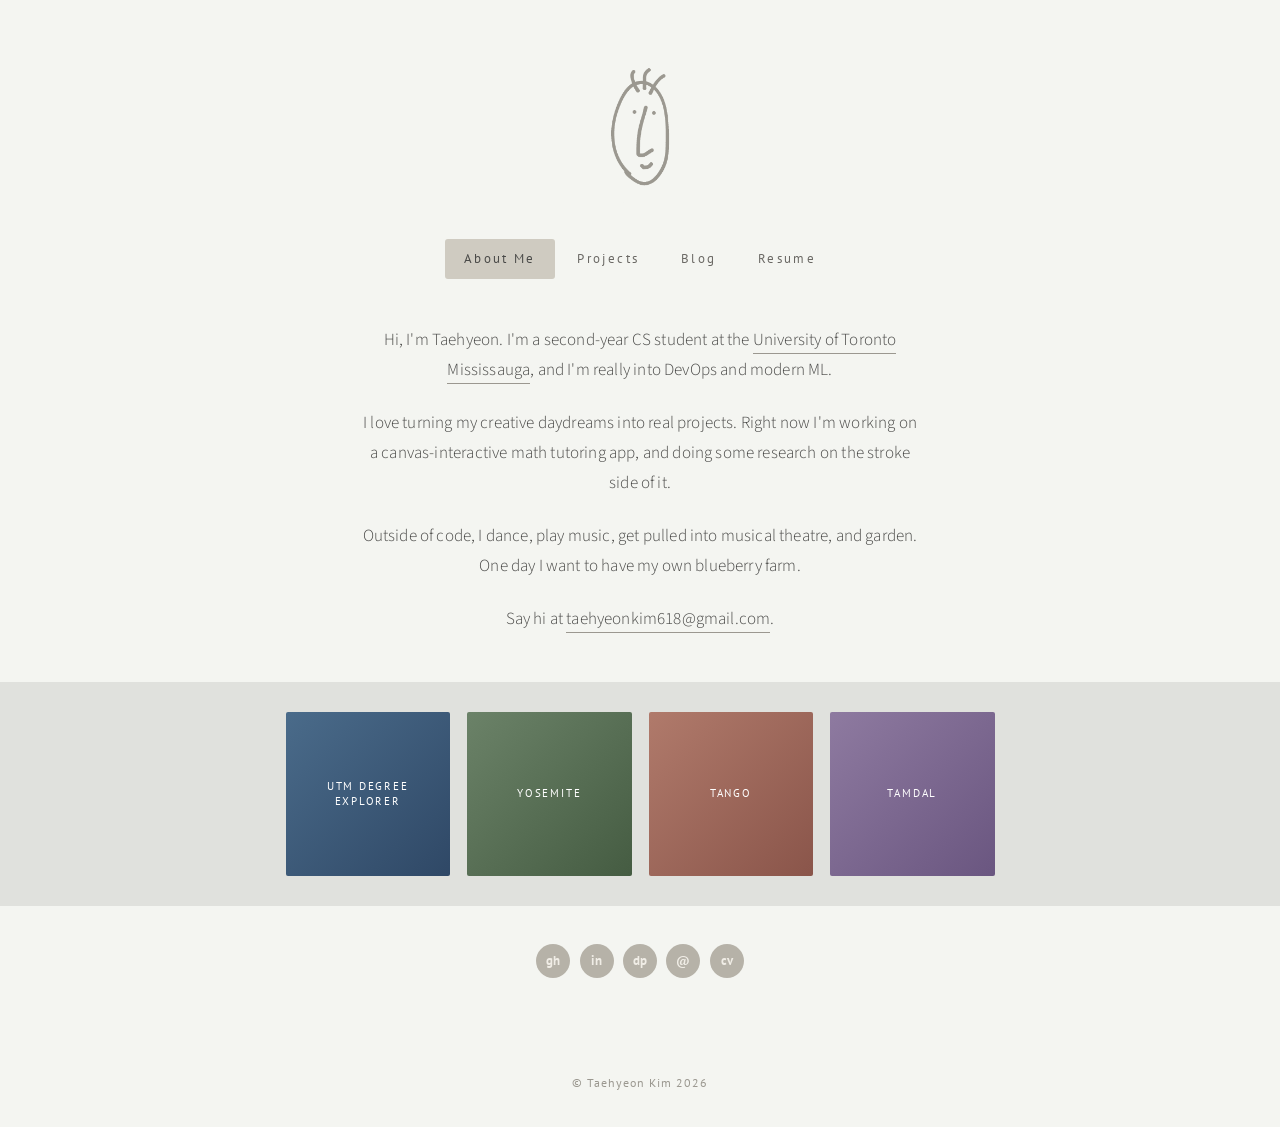
==== commit 3d201e09: "Rewrite About copy in a friendlier first-person voice Co-Authored-By: Claude Opus 4.7 <noreply@anthr" ====
--- a/index.html
+++ b/index.html
@@ -4,200 +4,722 @@
   <meta charset="UTF-8" />
   <meta name="viewport" content="width=device-width, initial-scale=1.0" />
   <title>Taehyeon Kim</title>
-  <link rel="stylesheet" href="css/style.css" />
+
+  <link rel="preconnect" href="https://fonts.googleapis.com" />
+  <link rel="preconnect" href="https://fonts.gstatic.com" crossorigin />
+  <link href="https://fonts.googleapis.com/css2?family=PT+Sans:ital,wght@0,400;0,700;1,400&family=Source+Sans+3:ital,wght@0,300;0,400;0,500;1,300;1,400&display=swap" rel="stylesheet" />
+
+  <style>
+    /* ─── Tokens ─────────────────────────────────────────── */
+    :root {
+      --bg:            #F4F5F1;
+      --bg-band:       #E0E1DD;
+      --text:          #4A4A48;
+      --text-soft:     #6A6864;
+      --text-muted:    #9B9890;
+      --rule:          #D9D6CE;
+      --pill:          #D9D6CE;
+      --pill-active:   #CFCBC1;
+      --icon:          #B6B2A8;
+      --icon-hover:    #6A6864;
+      --accent-flickr: #E14B85;
+    }
+
+    *, *::before, *::after { box-sizing: border-box; margin: 0; padding: 0; }
+
+    html, body {
+      background: var(--bg);
+      color: var(--text);
+      font-family: 'Source Sans 3', 'PT Sans', sans-serif;
+      font-weight: 300;
+      font-size: 17px;
+      line-height: 1.75;
+      letter-spacing: 0.01em;
+      -webkit-font-smoothing: antialiased;
+    }
+
+    a { color: inherit; text-decoration: none; }
+
+    /* ─── Page shell ─────────────────────────────────────── */
+    .page {
+      max-width: 760px;
+      margin: 0 auto;
+      padding: 3.5rem 1.5rem 2rem;
+      animation: fadeIn 0.5s ease-out both;
+    }
+
+    @keyframes fadeIn {
+      from { opacity: 0; transform: translateY(6px); }
+      to   { opacity: 1; transform: translateY(0); }
+    }
+
+    /* ─── Logo ──────────────────────────────────────────── */
+    .logo {
+      display: block;
+      width: 120px;
+      height: 150px;
+      margin: 0 auto 1.75rem;
+    }
+    .logo img {
+      width: 100%;
+      height: 100%;
+      object-fit: contain;
+      display: block;
+    }
+
+    /* ─── Nav (pill tabs) ───────────────────────────────── */
+    nav.tabs {
+      display: flex;
+      justify-content: center;
+      flex-wrap: wrap;
+      gap: 0.25rem;
+      margin-bottom: 2.75rem;
+    }
+
+    nav.tabs a {
+      font-family: 'PT Sans', sans-serif;
+      font-size: 13px;
+      letter-spacing: 0.18em;
+      color: var(--text-soft);
+      padding: 0.5rem 1.1rem;
+      border-radius: 3px;
+      transition: background 0.2s, color 0.2s;
+      cursor: pointer;
+    }
+
+    nav.tabs a:hover { color: var(--text); }
+    nav.tabs a.active {
+      background: var(--pill-active);
+      color: var(--text);
+    }
+
+    /* ─── View system ───────────────────────────────────── */
+    .view { display: none; animation: fadeIn 0.35s ease-out both; }
+    .view.active { display: block; }
+
+    /* ─── About copy ────────────────────────────────────── */
+    .about-copy {
+      max-width: 560px;
+      margin: 0 auto;
+      text-align: center;
+      color: var(--text);
+    }
+
+    .about-copy p {
+      margin-bottom: 1.4rem;
+    }
+
+    .about-copy a.inline {
+      border-bottom: 1px solid var(--text-muted);
+      padding-bottom: 1px;
+      transition: border-color 0.2s, color 0.2s;
+    }
+    .about-copy a.inline:hover {
+      border-color: var(--text);
+      color: var(--text);
+    }
+
+    /* ─── Featured strip ────────────────────────────────── */
+    .featured-strip {
+      background: var(--bg-band);
+      margin: 2.75rem calc(50% - 50vw) 2.25rem;
+      padding: 1.75rem calc(50vw - 50%);
+      width: 100vw;
+    }
+
+    .featured-strip-inner {
+      max-width: 760px;
+      margin: 0 auto;
+      display: grid;
+      grid-template-columns: repeat(4, 1fr);
+      gap: 1rem;
+    }
+
+    .featured-tile {
+      aspect-ratio: 1 / 1;
+      background: linear-gradient(135deg, #C9C2B0 0%, #B5AC97 100%);
+      border-radius: 2px;
+      display: flex;
+      align-items: center;
+      justify-content: center;
+      padding: 0.75rem;
+      text-align: center;
+      transition: transform 0.25s ease;
+      cursor: pointer;
+    }
+    .featured-tile:hover { transform: translateY(-2px); }
+
+    .featured-tile span {
+      font-family: 'PT Sans', sans-serif;
+      font-size: 11px;
+      letter-spacing: 0.16em;
+      text-transform: uppercase;
+      color: #fff;
+      line-height: 1.4;
+    }
+
+    /* Distinct tints per tile so the strip reads visually */
+    .tile-utm     { background: linear-gradient(135deg, #4A6B8A 0%, #2F4866 100%); }
+    .tile-yose    { background: linear-gradient(135deg, #6B8268 0%, #455C42 100%); }
+    .tile-tango   { background: linear-gradient(135deg, #B07A6B 0%, #8A554A 100%); }
+    .tile-tamdal  { background: linear-gradient(135deg, #8E7AA0 0%, #6A5680 100%); }
+
+    /* ─── Social icons ──────────────────────────────────── */
+    .socials {
+      display: flex;
+      justify-content: center;
+      gap: 0.55rem;
+      margin: 2rem 0 0.5rem;
+      position: relative;
+    }
+
+    .social {
+      width: 34px;
+      height: 34px;
+      border-radius: 50%;
+      background: var(--icon);
+      color: #F0EDE6;
+      display: flex;
+      align-items: center;
+      justify-content: center;
+      font-family: 'PT Sans', sans-serif;
+      font-weight: 700;
+      font-size: 13px;
+      text-transform: lowercase;
+      transition: background 0.2s, transform 0.2s;
+      position: relative;
+    }
+
+    .social:hover { background: var(--icon-hover); transform: translateY(-1px); }
+    .social[data-tip]:hover::after {
+      content: attr(data-tip);
+      position: absolute;
+      top: calc(100% + 14px);
+      left: 50%;
+      transform: translateX(-50%);
+      background: var(--icon);
+      color: #F0EDE6;
+      font-family: 'PT Sans', sans-serif;
+      font-size: 12px;
+      letter-spacing: 0.05em;
+      padding: 0.4rem 1.2rem;
+      border-radius: 3px;
+      white-space: nowrap;
+    }
+    .social[data-tip]:hover::before {
+      content: "";
+      position: absolute;
+      top: calc(100% + 7px);
+      left: 50%;
+      transform: translateX(-50%) rotate(45deg);
+      width: 10px;
+      height: 10px;
+      background: var(--icon);
+    }
+
+    /* ─── Footer ────────────────────────────────────────── */
+    footer.site-footer {
+      text-align: center;
+      margin-top: 3.5rem;
+      padding-top: 2rem;
+      font-family: 'PT Sans', sans-serif;
+      font-size: 12px;
+      letter-spacing: 0.08em;
+      color: var(--text-muted);
+    }
+
+    /* ═══════════════════════════════════════════════════════
+       PROJECTS — image grid
+    ═══════════════════════════════════════════════════════ */
+    .project-grid {
+      display: grid;
+      grid-template-columns: repeat(3, 1fr);
+      gap: 1.25rem;
+    }
+
+    .project-card {
+      aspect-ratio: 4 / 3;
+      background: var(--bg-band);
+      border-radius: 2px;
+      overflow: hidden;
+      position: relative;
+      display: flex;
+      flex-direction: column;
+      justify-content: flex-end;
+      padding: 1rem;
+      cursor: pointer;
+      transition: transform 0.25s ease;
+      color: #fff;
+    }
+    .project-card:hover { transform: translateY(-3px); }
+
+    .project-card.utm   { background: linear-gradient(135deg, #5B7FA3 0%, #2F4866 100%); }
+    .project-card.yose  { background: linear-gradient(135deg, #7E9A78 0%, #455C42 100%); }
+    .project-card.tango { background: linear-gradient(135deg, #C58D7A 0%, #8A554A 100%); }
+    .project-card.tamdal{ background: linear-gradient(135deg, #A491BB 0%, #6A5680 100%); }
+    .project-card.paint { background: linear-gradient(135deg, #B5AE9A 0%, #807A66 100%); }
+
+    .project-card .pc-name {
+      font-family: 'Source Sans 3', 'PT Sans', sans-serif;
+      font-size: 1.25rem;
+      line-height: 1.2;
+      margin-bottom: 0.15rem;
+    }
+    .project-card .pc-meta {
+      font-family: 'PT Sans', sans-serif;
+      font-size: 10px;
+      letter-spacing: 0.18em;
+      text-transform: uppercase;
+      opacity: 0.85;
+    }
+
+    .project-detail {
+      margin-top: 2rem;
+      padding-top: 1.5rem;
+      border-top: 0.5px solid var(--rule);
+      max-width: 620px;
+      margin-left: auto;
+      margin-right: auto;
+      text-align: center;
+    }
+    .project-detail h2 {
+      font-family: 'Source Sans 3', 'PT Sans', sans-serif;
+      font-weight: 500;
+      font-size: 1.5rem;
+      margin-bottom: 0.4rem;
+    }
+    .project-detail .pd-meta {
+      font-family: 'PT Sans', sans-serif;
+      font-size: 11px;
+      letter-spacing: 0.18em;
+      text-transform: uppercase;
+      color: var(--text-muted);
+      margin-bottom: 1rem;
+    }
+    .project-detail p { margin-bottom: 1rem; }
+    .project-detail .tags {
+      display: flex;
+      flex-wrap: wrap;
+      justify-content: center;
+      gap: 0.4rem;
+      margin-bottom: 1rem;
+    }
+    .project-detail .tag {
+      font-family: 'PT Sans', sans-serif;
+      font-size: 10px;
+      letter-spacing: 0.12em;
+      text-transform: uppercase;
+      color: var(--text-soft);
+      border: 0.5px solid var(--rule);
+      padding: 0.25rem 0.6rem;
+      border-radius: 2px;
+    }
+    .project-detail .links {
+      display: flex;
+      justify-content: center;
+      gap: 1.25rem;
+    }
+    .project-detail .links a {
+      font-family: 'PT Sans', sans-serif;
+      font-size: 11px;
+      letter-spacing: 0.16em;
+      text-transform: uppercase;
+      color: var(--text-soft);
+      border-bottom: 1px solid var(--text-muted);
+      padding-bottom: 1px;
+      transition: color 0.2s;
+    }
+    .project-detail .links a:hover { color: var(--text); }
+
+    /* ═══════════════════════════════════════════════════════
+       GALLERY — thumbnail strip + preview
+    ═══════════════════════════════════════════════════════ */
+    .gallery-layout {
+      display: grid;
+      grid-template-columns: 180px 1fr;
+      gap: 1.5rem;
+      align-items: start;
+    }
+
+    .gallery-thumbs {
+      display: grid;
+      grid-template-columns: repeat(3, 1fr);
+      gap: 0.5rem;
+    }
+
+    .gallery-thumb {
+      aspect-ratio: 1 / 1;
+      background: var(--bg-band);
+      border-radius: 2px;
+      cursor: pointer;
+      transition: opacity 0.2s, transform 0.2s;
+      opacity: 0.55;
+      display: flex;
+      align-items: center;
+      justify-content: center;
+      font-family: 'PT Sans', sans-serif;
+      font-size: 9px;
+      letter-spacing: 0.1em;
+      text-transform: uppercase;
+      color: #fff;
+      text-align: center;
+      padding: 0.25rem;
+      line-height: 1.2;
+    }
+    .gallery-thumb:hover { opacity: 0.85; }
+    .gallery-thumb.active { opacity: 1; transform: scale(1.02); }
+
+    .gallery-thumb.g1 { background: linear-gradient(135deg, #5B7FA3, #2F4866); }
+    .gallery-thumb.g2 { background: linear-gradient(135deg, #7E9A78, #455C42); }
+    .gallery-thumb.g3 { background: linear-gradient(135deg, #C58D7A, #8A554A); }
+    .gallery-thumb.g4 { background: linear-gradient(135deg, #A491BB, #6A5680); }
+    .gallery-thumb.g5 { background: linear-gradient(135deg, #B5AE9A, #807A66); }
+    .gallery-thumb.g6 { background: linear-gradient(135deg, #6A8AA8, #3D5673); }
+
+    .gallery-preview {
+      aspect-ratio: 4 / 5;
+      background: var(--bg-band);
+      border-radius: 2px;
+      display: flex;
+      align-items: center;
+      justify-content: center;
+      padding: 2rem;
+      color: #fff;
+      font-family: 'Source Sans 3', 'PT Sans', sans-serif;
+      font-size: 1.4rem;
+      text-align: center;
+      line-height: 1.3;
+      transition: background 0.4s ease;
+    }
+
+    /* ═══════════════════════════════════════════════════════
+       BLOG
+    ═══════════════════════════════════════════════════════ */
+    .blog-post { max-width: 620px; margin: 0 auto; }
+
+    .blog-header {
+      display: flex;
+      align-items: flex-start;
+      justify-content: space-between;
+      gap: 1rem;
+      margin-bottom: 0.4rem;
+    }
+
+    .blog-title {
+      font-family: 'Source Sans 3', 'PT Sans', sans-serif;
+      font-weight: 500;
+      font-size: 1.6rem;
+      line-height: 1.25;
+      color: var(--text);
+    }
+
+    .blog-comments {
+      flex-shrink: 0;
+      font-family: 'PT Sans', sans-serif;
+      font-size: 11px;
+      letter-spacing: 0.08em;
+      color: var(--text-soft);
+      background: var(--pill);
+      padding: 0.25rem 0.7rem;
+      border-radius: 2px;
+      white-space: nowrap;
+    }
+
+    .blog-meta {
+      font-family: 'PT Sans', sans-serif;
+      font-size: 12px;
+      letter-spacing: 0.04em;
+      color: var(--text-muted);
+      margin-bottom: 1.4rem;
+    }
+    .blog-meta a {
+      border-bottom: 1px solid var(--text-muted);
+      padding-bottom: 1px;
+    }
+
+    .blog-body p { margin-bottom: 1.25rem; }
+
+    .blog-title a { color: inherit; cursor: pointer; }
+    .blog-title a:hover { color: var(--text-soft); }
+
+    .read-more a {
+      font-family: 'PT Sans', sans-serif;
+      font-size: 12px;
+      letter-spacing: 0.16em;
+      text-transform: uppercase;
+      color: var(--text-soft);
+      border-bottom: 1px solid var(--text-muted);
+      padding-bottom: 1px;
+      cursor: pointer;
+    }
+    .read-more a:hover { color: var(--text); }
+
+    .blog-back {
+      max-width: 620px;
+      margin: 0 auto 1.25rem;
+    }
+    .blog-back a {
+      font-family: 'PT Sans', sans-serif;
+      font-size: 11px;
+      letter-spacing: 0.16em;
+      text-transform: uppercase;
+      color: var(--text-muted);
+      cursor: pointer;
+    }
+    .blog-back a:hover { color: var(--text); }
+    .blog-body a.inline {
+      border-bottom: 1px solid var(--text-muted);
+      padding-bottom: 1px;
+    }
+
+    .blog-figure {
+      margin: 1.75rem 0;
+      aspect-ratio: 16 / 9;
+      background: linear-gradient(135deg, #7E9A78 0%, #455C42 100%);
+      border-radius: 2px;
+      display: flex;
+      align-items: center;
+      justify-content: center;
+      color: #fff;
+      font-family: 'Source Sans 3', 'PT Sans', sans-serif;
+      font-style: italic;
+      font-size: 1.1rem;
+    }
+
+    /* ═══════════════════════════════════════════════════════
+       RESUME
+    ═══════════════════════════════════════════════════════ */
+    .resume-wrap {
+      max-width: 760px;
+      margin: 0 auto;
+    }
+
+    .resume-actions {
+      display: flex;
+      justify-content: center;
+      gap: 1.5rem;
+      margin-bottom: 1.25rem;
+    }
+
+    .resume-link {
+      font-family: 'PT Sans', sans-serif;
+      font-size: 11px;
+      letter-spacing: 0.16em;
+      text-transform: uppercase;
+      color: var(--text-soft);
+      border-bottom: 1px solid var(--text-muted);
+      padding-bottom: 1px;
+      transition: color 0.2s, border-color 0.2s;
+    }
+    .resume-link:hover { color: var(--text); border-color: var(--text); }
+
+    .resume-frame {
+      width: 100%;
+      height: 1200px;
+      border: 0.5px solid var(--rule);
+      border-radius: 2px;
+      background: var(--bg-band);
+    }
+
+    /* ═══════════════════════════════════════════════════════
+       Responsive
+    ═══════════════════════════════════════════════════════ */
+    @media (max-width: 640px) {
+      .page { padding: 2.25rem 1.25rem; }
+      nav.tabs a { padding: 0.45rem 0.75rem; font-size: 11px; }
+      .featured-strip-inner { grid-template-columns: repeat(2, 1fr); }
+      .project-grid { grid-template-columns: repeat(2, 1fr); }
+      .resume-frame { height: 600px; }
+    }
+  </style>
 </head>
 
 <body>
 
-<!-- ════════════════════════════════════
-     HEADER — logo + nav
-══════════════════════════════════════ -->
-<header>
+<div class="page">
+
+  <!-- Logo / avatar -->
   <a href="#about" data-target="about" class="logo" aria-label="Home">
     <img src="logo.png" alt="Taehyeon Kim" />
   </a>
 
-  <nav aria-label="Main navigation">
-    <ul>
-      <li><a data-target="about">About&nbsp;Me</a></li>
-      <li><a data-target="projects">Projects</a></li>
-      <li><a data-target="blog">Blog</a></li>
-      <li><a data-target="resume">Resume</a></li>
-    </ul>
+  <!-- Nav -->
+  <nav class="tabs" aria-label="Main navigation">
+    <a data-target="about">About&nbsp;Me</a>
+    <a data-target="projects">Projects</a>
+    <a data-target="blog">Blog</a>
+    <a data-target="resume">Resume</a>
   </nav>
-</header>
-
-
-<!-- ════════════════════════════════════
-     ABOUT
-══════════════════════════════════════ -->
-<div class="view" id="view-about">
-
-  <section class="intro">
-    <p>Hi, my name is Taehyeon &ndash; I'm a software engineer and second-year Computer Science specialist at the <a href="https://www.utoronto.ca/" target="_blank" rel="noopener">University of Toronto Mississauga</a>.</p>
-
-    <p>I'm best known for <a data-target="projects">UTM Degree Explorer</a> &ndash; a local-first degree planner built on a fully scraped copy of the UTM Academic Calendar (2,346 courses, 164 programs) &ndash; and for <a href="https://devpost.com/software/arrt" target="_blank" rel="noopener">Yosemite</a>, a compliance intelligence platform built at GenAI Genesis 2026.</p>
-
-    <p>I care about architectural tradeoffs, clean data, and software that feels fast.</p>
-
-    <p>Get in touch at <a href="mailto:taehyeonkim618@gmail.com">taehyeonkim618@gmail.com</a>.</p>
+
+
+  <!-- ════════════════════════════════════
+       ABOUT
+  ════════════════════════════════════ -->
+  <section class="view" id="view-about">
+
+    <div class="about-copy">
+      <p>Hi, I'm Taehyeon. I'm a second-year CS student at the <a class="inline" href="https://www.utoronto.ca/" target="_blank" rel="noopener">University of Toronto Mississauga</a>, and I'm really into DevOps and modern ML.</p>
+
+      <p>I love turning my creative daydreams into real projects. Right now I'm working on a canvas-interactive math tutoring app, and doing some research on the stroke side of it.</p>
+
+      <p>Outside of code, I dance, play music, get pulled into musical theatre, and garden. One day I want to have my own blueberry farm.</p>
+
+      <p>Say hi at <a class="inline" href="mailto:taehyeonkim618@gmail.com">taehyeonkim618@gmail.com</a>.</p>
+    </div>
+
+    <!-- Featured strip -->
+    <div class="featured-strip">
+      <div class="featured-strip-inner">
+        <a class="featured-tile tile-utm"    data-target="projects"><span>UTM Degree<br/>Explorer</span></a>
+        <a class="featured-tile tile-yose"   data-target="projects"><span>Yosemite</span></a>
+        <a class="featured-tile tile-tango"  data-target="projects"><span>Tango</span></a>
+        <a class="featured-tile tile-tamdal" data-target="projects"><span>Tamdal</span></a>
+      </div>
+    </div>
+
+    <!-- Socials -->
+    <div class="socials">
+      <a class="social" data-tip="GitHub"   href="https://github.com/Tedd618" target="_blank" rel="noopener">gh</a>
+      <a class="social" data-tip="LinkedIn" href="https://linkedin.com/in/taehyeon-kim" target="_blank" rel="noopener">in</a>
+      <a class="social" data-tip="Devpost"  href="https://devpost.com/Tedd618" target="_blank" rel="noopener">dp</a>
+      <a class="social" data-tip="Email"    href="mailto:taehyeonkim618@gmail.com">@</a>
+      <a class="social" data-tip="Resume"   href="Taehyeon_Kim_Resume.pdf" target="_blank" rel="noopener">cv</a>
+    </div>
+
   </section>
 
-  <ul class="featured">
-    <li><a class="tile-utm"    data-target="projects"><i><b>UTM Degree Explorer</b></i></a></li>
-    <li><a class="tile-yose"   data-target="projects"><i><b>Yosemite</b></i></a></li>
-    <li><a class="tile-tango"  data-target="projects"><i><b>Tango</b></i></a></li>
-    <li><a class="tile-tamdal" data-target="projects"><i><b>Tamdal</b></i></a></li>
-  </ul>
-
-  <div class="social">
-    <ul class="links">
-      <li><a class="github"   data-tip="GitHub"   href="https://github.com/Tedd618" target="_blank" rel="noopener">gh</a></li>
-      <li><a class="linkedin" data-tip="LinkedIn" href="https://linkedin.com/in/taehyeon-kim" target="_blank" rel="noopener">in</a></li>
-      <li><a class="devpost"  data-tip="Devpost"  href="https://devpost.com/Tedd618" target="_blank" rel="noopener">dp</a></li>
-      <li><a class="email"    data-tip="Email"    href="mailto:taehyeonkim618@gmail.com">@</a></li>
-      <li><a class="resume"   data-tip="Resume"   data-target="resume">cv</a></li>
-    </ul>
-    <div class="arrow"><span></span></div>
-  </div>
+
+  <!-- ════════════════════════════════════
+       PROJECTS
+  ════════════════════════════════════ -->
+  <section class="view" id="view-projects">
+
+    <div class="project-grid">
+      <a class="project-card utm"    data-project="utm">
+        <span class="pc-name">UTM Degree Explorer</span>
+        <span class="pc-meta">May 2026</span>
+      </a>
+      <a class="project-card yose"   data-project="yose">
+        <span class="pc-name">Yosemite</span>
+        <span class="pc-meta">Mar 2026 · GenAI Genesis</span>
+      </a>
+      <a class="project-card tango"  data-project="tango">
+        <span class="pc-name">Tango</span>
+        <span class="pc-meta">Feb 2026 · DeerHacks V</span>
+      </a>
+      <a class="project-card tamdal" data-project="tamdal">
+        <span class="pc-name">Tamdal</span>
+        <span class="pc-meta">2024 – Present</span>
+      </a>
+      <a class="project-card paint"  data-project="paint">
+        <span class="pc-name">Paint Clone</span>
+        <span class="pc-meta">Java · Team of 4</span>
+      </a>
+    </div>
+
+    <article class="project-detail" id="project-detail">
+      <h2>UTM Degree Explorer</h2>
+      <p class="pd-meta">May 2026 · Solo · Local-first Degree Planner</p>
+      <p>Plans degrees, validates prerequisites, and tracks program progress against the full UTM Academic Calendar &mdash; 2,346 courses and 164 programs scraped and parsed into structured ASTs.</p>
+      <div class="tags">
+        <span class="tag">React</span>
+        <span class="tag">TypeScript</span>
+        <span class="tag">Vite</span>
+        <span class="tag">Zustand</span>
+        <span class="tag">Tailwind</span>
+        <span class="tag">Supabase</span>
+        <span class="tag">Python</span>
+        <span class="tag">BeautifulSoup</span>
+      </div>
+      <div class="links">
+        <a href="https://utm-degree-explorer.vercel.app" target="_blank" rel="noopener">Live →</a>
+        <a href="https://github.com/Tedd618/UTM-Degree-Explorer" target="_blank" rel="noopener">GitHub →</a>
+      </div>
+    </article>
+
+  </section>
+
+
+  <!-- ════════════════════════════════════
+       BLOG
+  ════════════════════════════════════ -->
+  <section class="view" id="view-blog">
+
+    <article class="blog-post">
+      <header class="blog-header">
+        <h2 class="blog-title"><a data-target="post-prereq">Parsing 2,300 Course Prerequisites by Hand</a></h2>
+        <span class="blog-comments">soon</span>
+      </header>
+      <p class="blog-meta">Posted on <a>14th May 2026</a>&nbsp; |&nbsp; Categories: <a>Engineering</a>, <a>Parsing</a></p>
+
+      <div class="blog-body">
+        <p>A few weeks ago, I shipped <a class="inline" data-target="projects">UTM Degree Explorer</a> &mdash; a local-first degree planner that validates every prerequisite in your plan in real time. To get there, I had to turn the UTM Academic Calendar's prose into something a computer could reason about.</p>
+
+        <p>The calendar describes prerequisites as natural language: "1.0 credit in LIN at the 200-level", "CSC148H5 (or equivalent), excluding CSC209H5", "Any 4.0 credits, including at least one of MAT102H5 or MAT133Y5"&hellip;</p>
+
+        <p class="read-more"><a data-target="post-prereq">Read more →</a></p>
+      </div>
+    </article>
+
+  </section>
+
+
+  <!-- ════════════════════════════════════
+       BLOG POST (full)
+  ════════════════════════════════════ -->
+  <section class="view" id="view-post-prereq">
+
+    <article class="blog-post">
+      <p class="blog-back"><a data-target="blog">← Back to Blog</a></p>
+
+      <header class="blog-header">
+        <h2 class="blog-title">Parsing 2,300 Course Prerequisites by Hand</h2>
+        <span class="blog-comments">soon</span>
+      </header>
+      <p class="blog-meta">Posted on <a>14th May 2026</a>&nbsp; |&nbsp; Categories: <a>Engineering</a>, <a>Parsing</a></p>
+
+      <div class="blog-body">
+        <p>A few weeks ago, I shipped <a class="inline" data-target="projects">UTM Degree Explorer</a> &mdash; a local-first degree planner that validates every prerequisite in your plan in real time. To get there, I had to turn the UTM Academic Calendar's prose into something a computer could reason about.</p>
+
+        <p>The calendar describes prerequisites as natural language: "1.0 credit in LIN at the 200-level", "CSC148H5 (or equivalent), excluding CSC209H5", "Any 4.0 credits, including at least one of MAT102H5 or MAT133Y5". A rule-based parser felt fragile. An LLM felt expensive and non-deterministic. So I started with the rules.</p>
+
+        <div class="blog-figure">A figure would go here.</div>
+
+        <p>The trick was treating each prerequisite as an AST &mdash; <code>COURSE</code>, <code>AND</code>, <code>OR</code>, <code>CREDITS</code>, <code>LEVEL_POOL</code>, with a <code>RAW</code> fallback for the irreducible cases. After five passes the parser covers ~86% of programs cleanly, and the remaining 14% degrade gracefully into a "see calendar" badge instead of a hard failure.</p>
+
+        <p>More writing soon &mdash; this blog page is mocked for now.</p>
+      </div>
+    </article>
+
+  </section>
+
+
+  <!-- ════════════════════════════════════
+       RESUME
+  ════════════════════════════════════ -->
+  <section class="view" id="view-resume">
+
+    <div class="resume-wrap">
+      <div class="resume-actions">
+        <a class="resume-link" href="Taehyeon_Kim_Resume.pdf" target="_blank" rel="noopener">Open in new tab →</a>
+        <a class="resume-link" href="Taehyeon_Kim_Resume.pdf" download>Download PDF →</a>
+      </div>
+      <iframe class="resume-frame" src="Taehyeon_Kim_Resume.pdf#zoom=120&navpanes=0&toolbar=1" title="Taehyeon Kim — Resume"></iframe>
+    </div>
+
+  </section>
+
+
+  <!-- Footer -->
+  <footer class="site-footer">
+    © Taehyeon Kim 2026
+  </footer>
 
 </div>
 
-
-<!-- ════════════════════════════════════
-     PROJECTS
-══════════════════════════════════════ -->
-<div class="view" id="view-projects">
-
-  <ul class="design-thumbnails">
-    <li>
-      <a class="utm first" data-project="utm">
-        <i><b>UTM Degree Explorer<small>Local-first Degree Planner</small></b></i>
-        <span class="label">UTM Degree Explorer<small>May 2026</small></span>
-      </a>
-    </li>
-    <li>
-      <a class="yose" data-project="yose">
-        <i><b>Yosemite<small>Compliance Intelligence</small></b></i>
-        <span class="label">Yosemite<small>GenAI Genesis · Mar 2026</small></span>
-      </a>
-    </li>
-    <li>
-      <a class="tango" data-project="tango">
-        <i><b>Tango<small>Mutual-Match Hiring</small></b></i>
-        <span class="label">Tango<small>DeerHacks V · Feb 2026</small></span>
-      </a>
-    </li>
-    <li>
-      <a class="tamdal" data-project="tamdal">
-        <i><b>Tamdal<small>AI Math Study Platform</small></b></i>
-        <span class="label">Tamdal<small>2024 – Present</small></span>
-      </a>
-    </li>
-    <li>
-      <a class="paint" data-project="paint">
-        <i><b>Paint Clone<small>Java MVC · Team of 4</small></b></i>
-        <span class="label">Paint Clone<small>Java · 1 month</small></span>
-      </a>
-    </li>
-  </ul>
-
-  <article class="project-detail" id="project-detail">
-    <h2>UTM Degree Explorer</h2>
-    <p class="pd-meta">May 2026 &middot; Solo &middot; Local-first Degree Planner</p>
-    <p>Plans degrees, validates prerequisites, and tracks program progress against the full UTM Academic Calendar &mdash; 2,346 courses and 164 programs scraped and parsed into structured ASTs (86% structured coverage, 14% graceful text fallback).</p>
-    <div class="tags">
-      <span class="tag">React</span>
-      <span class="tag">TypeScript</span>
-      <span class="tag">Vite</span>
-      <span class="tag">Zustand</span>
-      <span class="tag">Tailwind</span>
-      <span class="tag">Supabase</span>
-      <span class="tag">Python</span>
-      <span class="tag">BeautifulSoup</span>
-    </div>
-    <div class="links">
-      <a href="https://utm-degree-explorer.vercel.app" target="_blank" rel="noopener">Live →</a>
-      <a href="https://github.com/Tedd618/UTM-Degree-Explorer" target="_blank" rel="noopener">GitHub →</a>
-    </div>
-  </article>
-
-</div>
-
-
-<!-- ════════════════════════════════════
-     BLOG (preview list)
-══════════════════════════════════════ -->
-<div class="view" id="view-blog">
-
-  <article class="post">
-    <a class="comment-numb comment-right">soon</a>
-    <h2><a data-target="post-prereq">Parsing 2,300 Course Prerequisites by Hand</a></h2>
-    <h6>Posted on <a>14th May 2026</a> &nbsp;|&nbsp; Categories: <a>Engineering</a>, <a>Parsing</a></h6>
-
-    <p>A few weeks ago, I shipped <a class="inline" data-target="projects">UTM Degree Explorer</a> &mdash; a local-first degree planner that validates every prerequisite in your plan in real time. To get there, I had to turn the UTM Academic Calendar's prose into something a computer could reason about.</p>
-
-    <p>The calendar describes prerequisites as natural language: "1.0 credit in LIN at the 200-level", "CSC148H5 (or equivalent), excluding CSC209H5", "Any 4.0 credits, including at least one of MAT102H5 or MAT133Y5"&hellip;</p>
-
-    <p class="read-more"><a data-target="post-prereq">Read more →</a></p>
-  </article>
-
-</div>
-
-
-<!-- ════════════════════════════════════
-     BLOG POST — full
-══════════════════════════════════════ -->
-<div class="view" id="view-post-prereq">
-
-  <p class="blog-back"><a data-target="blog">← Back to Blog</a></p>
-
-  <article class="post">
-    <a class="comment-numb comment-right">soon</a>
-    <h2>Parsing 2,300 Course Prerequisites by Hand</h2>
-    <h6>Posted on <a>14th May 2026</a> &nbsp;|&nbsp; Categories: <a>Engineering</a>, <a>Parsing</a></h6>
-
-    <p>A few weeks ago, I shipped <a class="inline" data-target="projects">UTM Degree Explorer</a> &mdash; a local-first degree planner that validates every prerequisite in your plan in real time. To get there, I had to turn the UTM Academic Calendar's prose into something a computer could reason about.</p>
-
-    <p>The calendar describes prerequisites as natural language: "1.0 credit in LIN at the 200-level", "CSC148H5 (or equivalent), excluding CSC209H5", "Any 4.0 credits, including at least one of MAT102H5 or MAT133Y5". A rule-based parser felt fragile. An LLM felt expensive and non-deterministic. So I started with the rules.</p>
-
-    <div class="post-figure">A figure would go here.</div>
-
-    <p>The trick was treating each prerequisite as an AST &mdash; <code>COURSE</code>, <code>AND</code>, <code>OR</code>, <code>CREDITS</code>, <code>LEVEL_POOL</code>, with a <code>RAW</code> fallback for the irreducible cases. After five passes the parser covers ~86% of programs cleanly, and the remaining 14% degrade gracefully into a "see calendar" badge instead of a hard failure.</p>
-
-    <p>More writing soon &mdash; this blog page is mocked for now.</p>
-  </article>
-
-</div>
-
-
-<!-- ════════════════════════════════════
-     RESUME
-══════════════════════════════════════ -->
-<div class="view" id="view-resume">
-
-  <section class="resume">
-    <div class="resume-actions">
-      <a href="Taehyeon_Kim_Resume.pdf" target="_blank" rel="noopener">Open in new tab →</a>
-      <a href="Taehyeon_Kim_Resume.pdf" download>Download PDF →</a>
-    </div>
-    <iframe class="resume-frame" src="Taehyeon_Kim_Resume.pdf#zoom=120&navpanes=0&toolbar=1" title="Taehyeon Kim — Resume"></iframe>
-  </section>
-
-</div>
-
-
-<!-- ════════════════════════════════════
-     FOOTER
-══════════════════════════════════════ -->
-<footer class="site-footer">
-  © Taehyeon Kim 2026
-</footer>
-
-
 <script>
-  const VIEWS = ['about', 'projects', 'blog', 'post-prereq', 'resume'];
-  // Map sub-view → top-level nav tab to keep highlighted
+  const VIEWS = ['about', 'projects', 'blog', 'resume', 'post-prereq'];
+  // Which top-level nav tab to highlight for each view
   const VIEW_NAV = { 'post-prereq': 'blog' };
 
   function showView(id, pushState) {
@@ -205,8 +727,8 @@
     document.querySelectorAll('.view').forEach(v => v.classList.remove('active'));
     document.getElementById('view-' + id).classList.add('active');
     const navId = VIEW_NAV[id] || id;
-    document.querySelectorAll('nav ul li a').forEach(a => {
-      a.classList.toggle('selected', a.dataset.target === navId);
+    document.querySelectorAll('nav.tabs a').forEach(a => {
+      a.classList.toggle('active', a.dataset.target === navId);
     });
     if (pushState) {
       const hash = id === 'about' ? '' : '#' + id;
@@ -215,6 +737,7 @@
     window.scrollTo({ top: 0, behavior: 'instant' });
   }
 
+  // Any element with data-target navigates
   document.addEventListener('click', e => {
     const t = e.target.closest('[data-target]');
     if (!t) return;
@@ -222,6 +745,7 @@
     showView(t.dataset.target, true);
   });
 
+  // Browser back/forward
   window.addEventListener('popstate', e => {
     const id = e.state?.view ?? location.hash.slice(1) ?? 'about';
     showView(id, false);
@@ -232,12 +756,12 @@
   history.replaceState({ view: initial }, '', location.href);
   showView(initial, false);
 
-  // Project detail swap
+  // Project card → detail swap
   const PROJECTS = {
     utm: {
       title: 'UTM Degree Explorer',
       meta: 'May 2026 · Solo · Local-first Degree Planner',
-      desc: "Plans degrees, validates prerequisites, and tracks program progress against the full UTM Academic Calendar — 2,346 courses and 164 programs scraped and parsed into structured ASTs.",
+      desc: 'Plans degrees, validates prerequisites, and tracks program progress against the full UTM Academic Calendar — 2,346 courses and 164 programs scraped and parsed into structured ASTs.',
       tags: ['React','TypeScript','Vite','Zustand','Tailwind','Supabase','Python','BeautifulSoup'],
       links: [['Live','https://utm-degree-explorer.vercel.app'],['GitHub','https://github.com/Tedd618/UTM-Degree-Explorer']]
     },
@@ -271,20 +795,19 @@
     }
   };
 
-  document.querySelectorAll('.design-thumbnails li a[data-project]').forEach(a => {
-    a.addEventListener('click', e => {
-      e.preventDefault();
-      const p = PROJECTS[a.dataset.project];
+  document.querySelectorAll('.project-card').forEach(card => {
+    card.addEventListener('click', () => {
+      const p = PROJECTS[card.dataset.project];
       if (!p) return;
-      const d = document.getElementById('project-detail');
-      d.innerHTML = `
+      const detail = document.getElementById('project-detail');
+      detail.innerHTML = `
         <h2>${p.title}</h2>
         <p class="pd-meta">${p.meta}</p>
         <p>${p.desc}</p>
         <div class="tags">${p.tags.map(t => `<span class="tag">${t}</span>`).join('')}</div>
         <div class="links">${p.links.map(l => `<a href="${l[1]}" target="_blank" rel="noopener">${l[0]} →</a>`).join('')}</div>
       `;
-      d.scrollIntoView({ behavior: 'smooth', block: 'start' });
+      detail.scrollIntoView({ behavior: 'smooth', block: 'start' });
     });
   });
 </script>
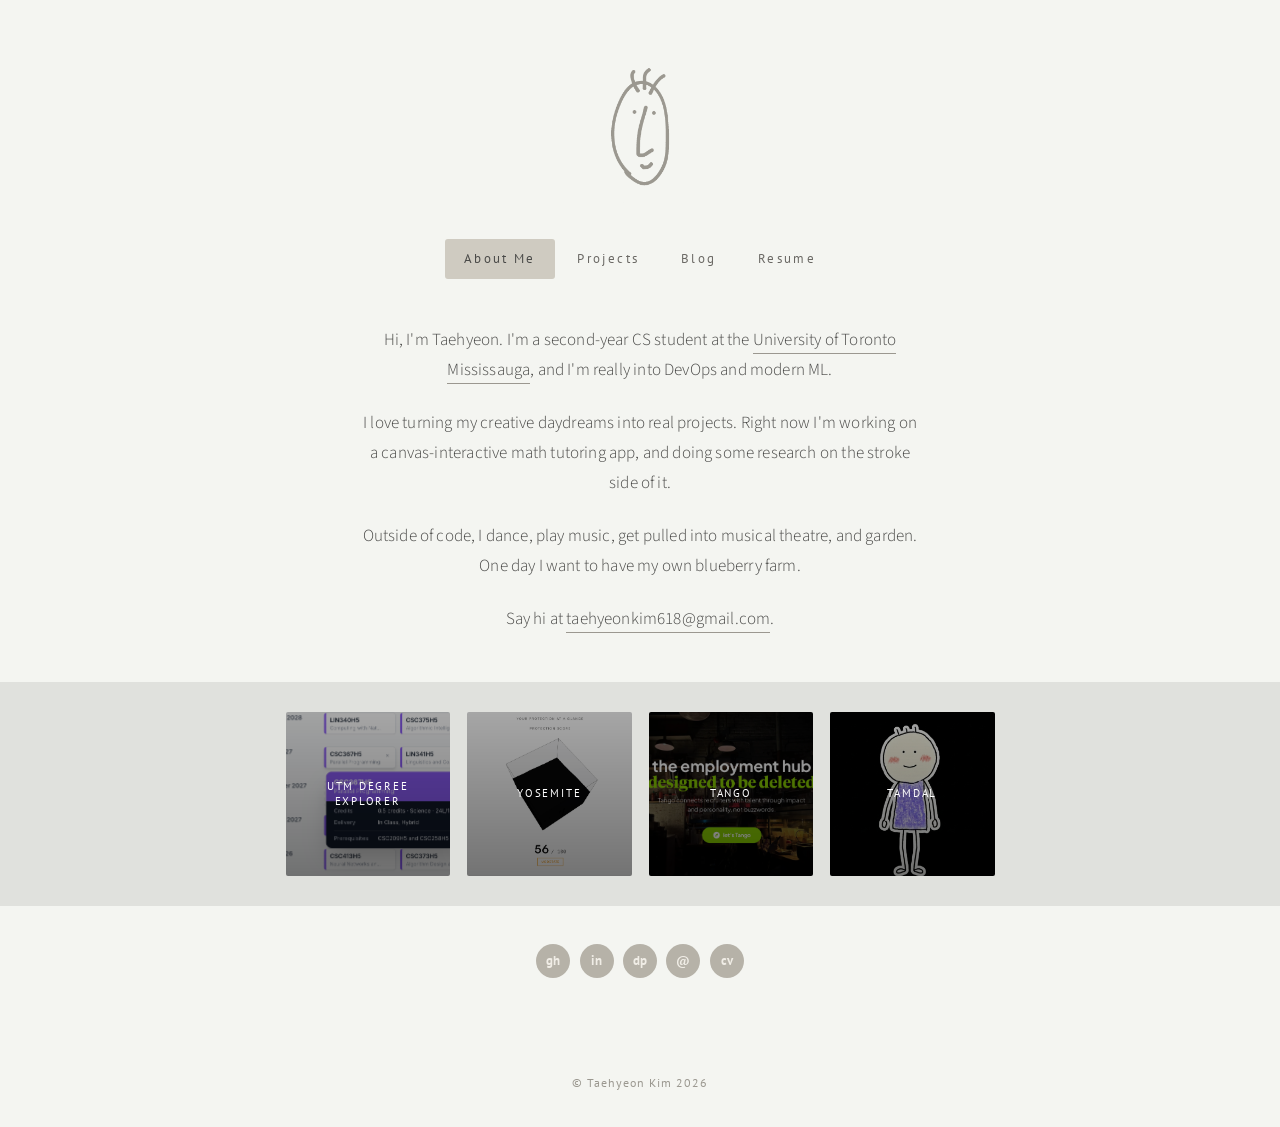
==== commit 07455503: "Add project screenshots to featured tiles and project cards Co-Authored-By: Claude Opus 4.7 <noreply" ====
--- a/index.html
+++ b/index.html
@@ -158,11 +158,11 @@
       line-height: 1.4;
     }
 
-    /* Distinct tints per tile so the strip reads visually */
-    .tile-utm     { background: linear-gradient(135deg, #4A6B8A 0%, #2F4866 100%); }
-    .tile-yose    { background: linear-gradient(135deg, #6B8268 0%, #455C42 100%); }
-    .tile-tango   { background: linear-gradient(135deg, #B07A6B 0%, #8A554A 100%); }
-    .tile-tamdal  { background: linear-gradient(135deg, #8E7AA0 0%, #6A5680 100%); }
+    /* Project screenshots (with dark overlay so the labels stay readable) */
+    .tile-utm    { background: linear-gradient(rgba(0,0,0,0.35), rgba(0,0,0,0.55)), url('images/UTM_degree_explorer.png') center/cover; }
+    .tile-yose   { background: linear-gradient(rgba(0,0,0,0.35), rgba(0,0,0,0.55)), url('images/Yosemite.png') center/cover; }
+    .tile-tango  { background: linear-gradient(rgba(0,0,0,0.35), rgba(0,0,0,0.55)), url('images/Tango.png') center/cover; }
+    .tile-tamdal { background: linear-gradient(rgba(0,0,0,0.35), rgba(0,0,0,0.55)), url('images/Tamdal.png') center/cover; }
 
     /* ─── Social icons ──────────────────────────────────── */
     .socials {
@@ -253,11 +253,12 @@
     }
     .project-card:hover { transform: translateY(-3px); }
 
-    .project-card.utm   { background: linear-gradient(135deg, #5B7FA3 0%, #2F4866 100%); }
-    .project-card.yose  { background: linear-gradient(135deg, #7E9A78 0%, #455C42 100%); }
-    .project-card.tango { background: linear-gradient(135deg, #C58D7A 0%, #8A554A 100%); }
-    .project-card.tamdal{ background: linear-gradient(135deg, #A491BB 0%, #6A5680 100%); }
-    .project-card.paint { background: linear-gradient(135deg, #B5AE9A 0%, #807A66 100%); }
+    /* Bottom-gradient overlay so name + date are legible against the screenshot */
+    .project-card.utm    { background: linear-gradient(rgba(0,0,0,0) 45%, rgba(0,0,0,0.72) 100%), url('images/UTM_degree_explorer.png') center/cover; }
+    .project-card.yose   { background: linear-gradient(rgba(0,0,0,0) 45%, rgba(0,0,0,0.72) 100%), url('images/Yosemite.png') center/cover; }
+    .project-card.tango  { background: linear-gradient(rgba(0,0,0,0) 45%, rgba(0,0,0,0.72) 100%), url('images/Tango.png') center/cover; }
+    .project-card.tamdal { background: linear-gradient(rgba(0,0,0,0) 45%, rgba(0,0,0,0.72) 100%), url('images/Tamdal.png') center/cover; }
+    .project-card.paint  { background: linear-gradient(135deg, #B5AE9A 0%, #807A66 100%); }
 
     .project-card .pc-name {
       font-family: 'Source Sans 3', 'PT Sans', sans-serif;
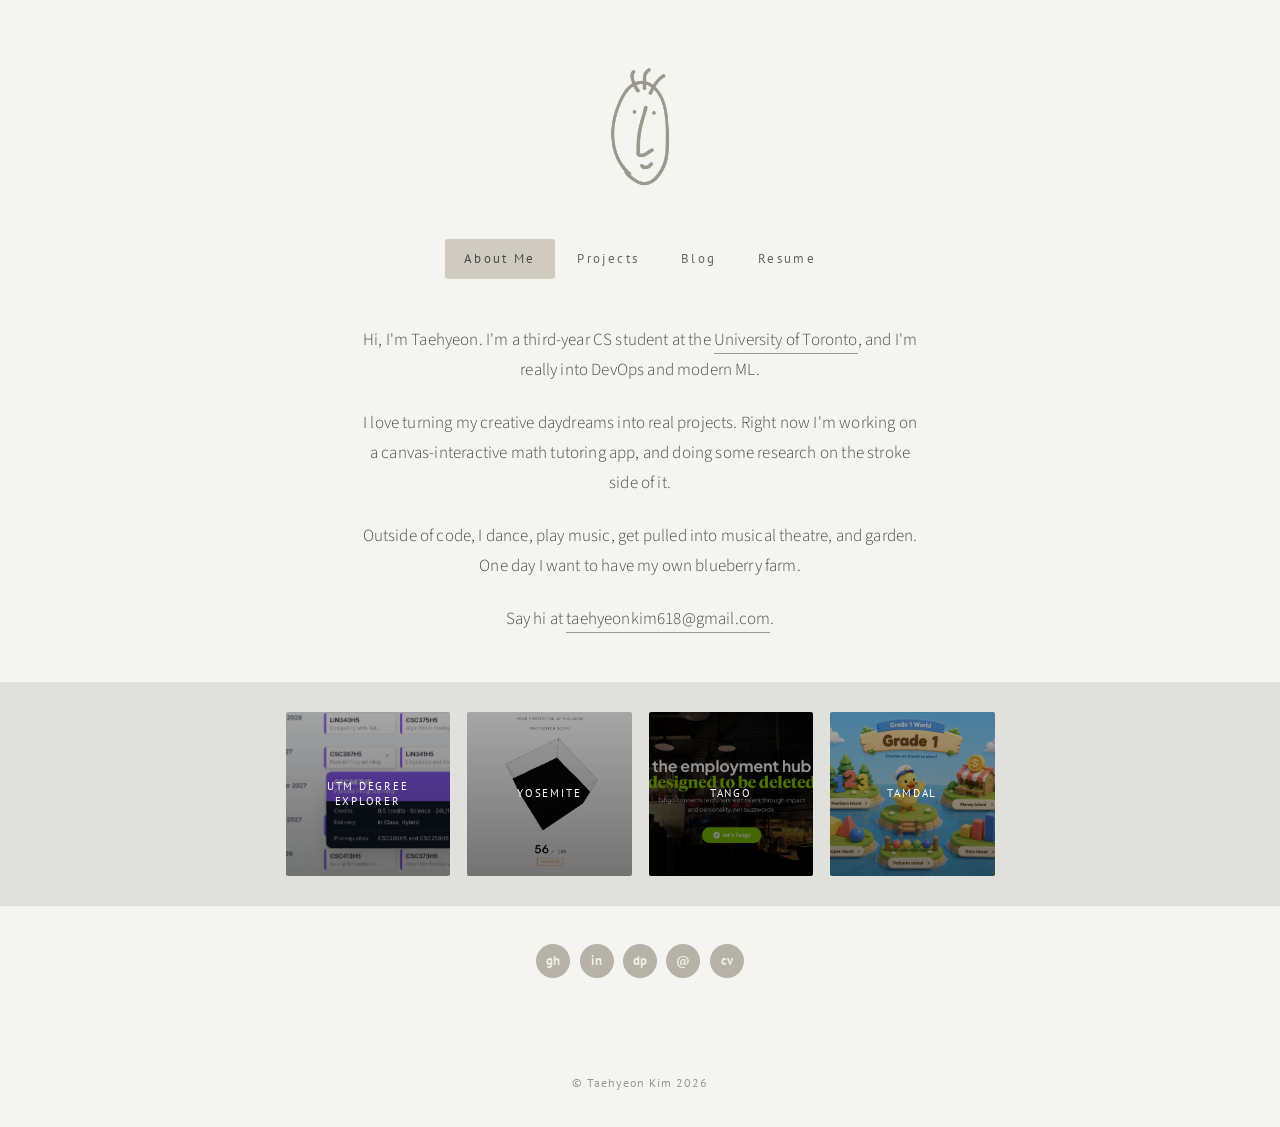
==== commit 6db1d6be: "Overhaul resume with verified project facts and current roles Verified against actual GitHub history" ====
--- a/index.html
+++ b/index.html
@@ -396,82 +396,14 @@
     /* ═══════════════════════════════════════════════════════
        BLOG
     ═══════════════════════════════════════════════════════ */
-    .blog-post { max-width: 620px; margin: 0 auto; }
-
-    .blog-header {
-      display: flex;
-      align-items: flex-start;
-      justify-content: space-between;
-      gap: 1rem;
-      margin-bottom: 0.4rem;
-    }
-
-    .blog-title {
+    .blog-empty {
+      text-align: center;
       font-family: 'Source Sans 3', 'PT Sans', sans-serif;
-      font-weight: 500;
-      font-size: 1.6rem;
-      line-height: 1.25;
-      color: var(--text);
-    }
-
-    .blog-comments {
-      flex-shrink: 0;
-      font-family: 'PT Sans', sans-serif;
-      font-size: 11px;
-      letter-spacing: 0.08em;
-      color: var(--text-soft);
-      background: var(--pill);
-      padding: 0.25rem 0.7rem;
-      border-radius: 2px;
-      white-space: nowrap;
-    }
-
-    .blog-meta {
-      font-family: 'PT Sans', sans-serif;
-      font-size: 12px;
-      letter-spacing: 0.04em;
+      font-size: 1rem;
       color: var(--text-muted);
-      margin-bottom: 1.4rem;
-    }
-    .blog-meta a {
-      border-bottom: 1px solid var(--text-muted);
-      padding-bottom: 1px;
-    }
-
-    .blog-body p { margin-bottom: 1.25rem; }
-
-    .blog-title a { color: inherit; cursor: pointer; }
-    .blog-title a:hover { color: var(--text-soft); }
-
-    .read-more a {
-      font-family: 'PT Sans', sans-serif;
-      font-size: 12px;
-      letter-spacing: 0.16em;
-      text-transform: uppercase;
-      color: var(--text-soft);
-      border-bottom: 1px solid var(--text-muted);
-      padding-bottom: 1px;
-      cursor: pointer;
-    }
-    .read-more a:hover { color: var(--text); }
-
-    .blog-back {
-      max-width: 620px;
-      margin: 0 auto 1.25rem;
-    }
-    .blog-back a {
-      font-family: 'PT Sans', sans-serif;
-      font-size: 11px;
-      letter-spacing: 0.16em;
-      text-transform: uppercase;
-      color: var(--text-muted);
-      cursor: pointer;
-    }
-    .blog-back a:hover { color: var(--text); }
-    .blog-body a.inline {
-      border-bottom: 1px solid var(--text-muted);
-      padding-bottom: 1px;
-    }
+      padding: 3rem 0;
+    }
+
 
     .blog-figure {
       margin: 1.75rem 0;
@@ -559,7 +491,7 @@
   <section class="view" id="view-about">
 
     <div class="about-copy">
-      <p>Hi, I'm Taehyeon. I'm a second-year CS student at the <a class="inline" href="https://www.utoronto.ca/" target="_blank" rel="noopener">University of Toronto Mississauga</a>, and I'm really into DevOps and modern ML.</p>
+      <p>Hi, I'm Taehyeon. I'm a third-year CS student at the <a class="inline" href="https://www.utoronto.ca/" target="_blank" rel="noopener">University of Toronto</a>, and I'm really into DevOps and modern ML.</p>
 
       <p>I love turning my creative daydreams into real projects. Right now I'm working on a canvas-interactive math tutoring app, and doing some research on the stroke side of it.</p>
 
@@ -645,53 +577,7 @@
        BLOG
   ════════════════════════════════════ -->
   <section class="view" id="view-blog">
-
-    <article class="blog-post">
-      <header class="blog-header">
-        <h2 class="blog-title"><a data-target="post-prereq">Parsing 2,300 Course Prerequisites by Hand</a></h2>
-        <span class="blog-comments">soon</span>
-      </header>
-      <p class="blog-meta">Posted on <a>14th May 2026</a>&nbsp; |&nbsp; Categories: <a>Engineering</a>, <a>Parsing</a></p>
-
-      <div class="blog-body">
-        <p>A few weeks ago, I shipped <a class="inline" data-target="projects">UTM Degree Explorer</a> &mdash; a local-first degree planner that validates every prerequisite in your plan in real time. To get there, I had to turn the UTM Academic Calendar's prose into something a computer could reason about.</p>
-
-        <p>The calendar describes prerequisites as natural language: "1.0 credit in LIN at the 200-level", "CSC148H5 (or equivalent), excluding CSC209H5", "Any 4.0 credits, including at least one of MAT102H5 or MAT133Y5"&hellip;</p>
-
-        <p class="read-more"><a data-target="post-prereq">Read more →</a></p>
-      </div>
-    </article>
-
-  </section>
-
-
-  <!-- ════════════════════════════════════
-       BLOG POST (full)
-  ════════════════════════════════════ -->
-  <section class="view" id="view-post-prereq">
-
-    <article class="blog-post">
-      <p class="blog-back"><a data-target="blog">← Back to Blog</a></p>
-
-      <header class="blog-header">
-        <h2 class="blog-title">Parsing 2,300 Course Prerequisites by Hand</h2>
-        <span class="blog-comments">soon</span>
-      </header>
-      <p class="blog-meta">Posted on <a>14th May 2026</a>&nbsp; |&nbsp; Categories: <a>Engineering</a>, <a>Parsing</a></p>
-
-      <div class="blog-body">
-        <p>A few weeks ago, I shipped <a class="inline" data-target="projects">UTM Degree Explorer</a> &mdash; a local-first degree planner that validates every prerequisite in your plan in real time. To get there, I had to turn the UTM Academic Calendar's prose into something a computer could reason about.</p>
-
-        <p>The calendar describes prerequisites as natural language: "1.0 credit in LIN at the 200-level", "CSC148H5 (or equivalent), excluding CSC209H5", "Any 4.0 credits, including at least one of MAT102H5 or MAT133Y5". A rule-based parser felt fragile. An LLM felt expensive and non-deterministic. So I started with the rules.</p>
-
-        <div class="blog-figure">A figure would go here.</div>
-
-        <p>The trick was treating each prerequisite as an AST &mdash; <code>COURSE</code>, <code>AND</code>, <code>OR</code>, <code>CREDITS</code>, <code>LEVEL_POOL</code>, with a <code>RAW</code> fallback for the irreducible cases. After five passes the parser covers ~86% of programs cleanly, and the remaining 14% degrade gracefully into a "see calendar" badge instead of a hard failure.</p>
-
-        <p>More writing soon &mdash; this blog page is mocked for now.</p>
-      </div>
-    </article>
-
+    <p class="blog-empty">soon.</p>
   </section>
 
 
@@ -719,17 +605,14 @@
 </div>
 
 <script>
-  const VIEWS = ['about', 'projects', 'blog', 'resume', 'post-prereq'];
-  // Which top-level nav tab to highlight for each view
-  const VIEW_NAV = { 'post-prereq': 'blog' };
+  const VIEWS = ['about', 'projects', 'blog', 'resume'];
 
   function showView(id, pushState) {
     if (!VIEWS.includes(id)) id = 'about';
     document.querySelectorAll('.view').forEach(v => v.classList.remove('active'));
     document.getElementById('view-' + id).classList.add('active');
-    const navId = VIEW_NAV[id] || id;
     document.querySelectorAll('nav.tabs a').forEach(a => {
-      a.classList.toggle('active', a.dataset.target === navId);
+      a.classList.toggle('active', a.dataset.target === id);
     });
     if (pushState) {
       const hash = id === 'about' ? '' : '#' + id;
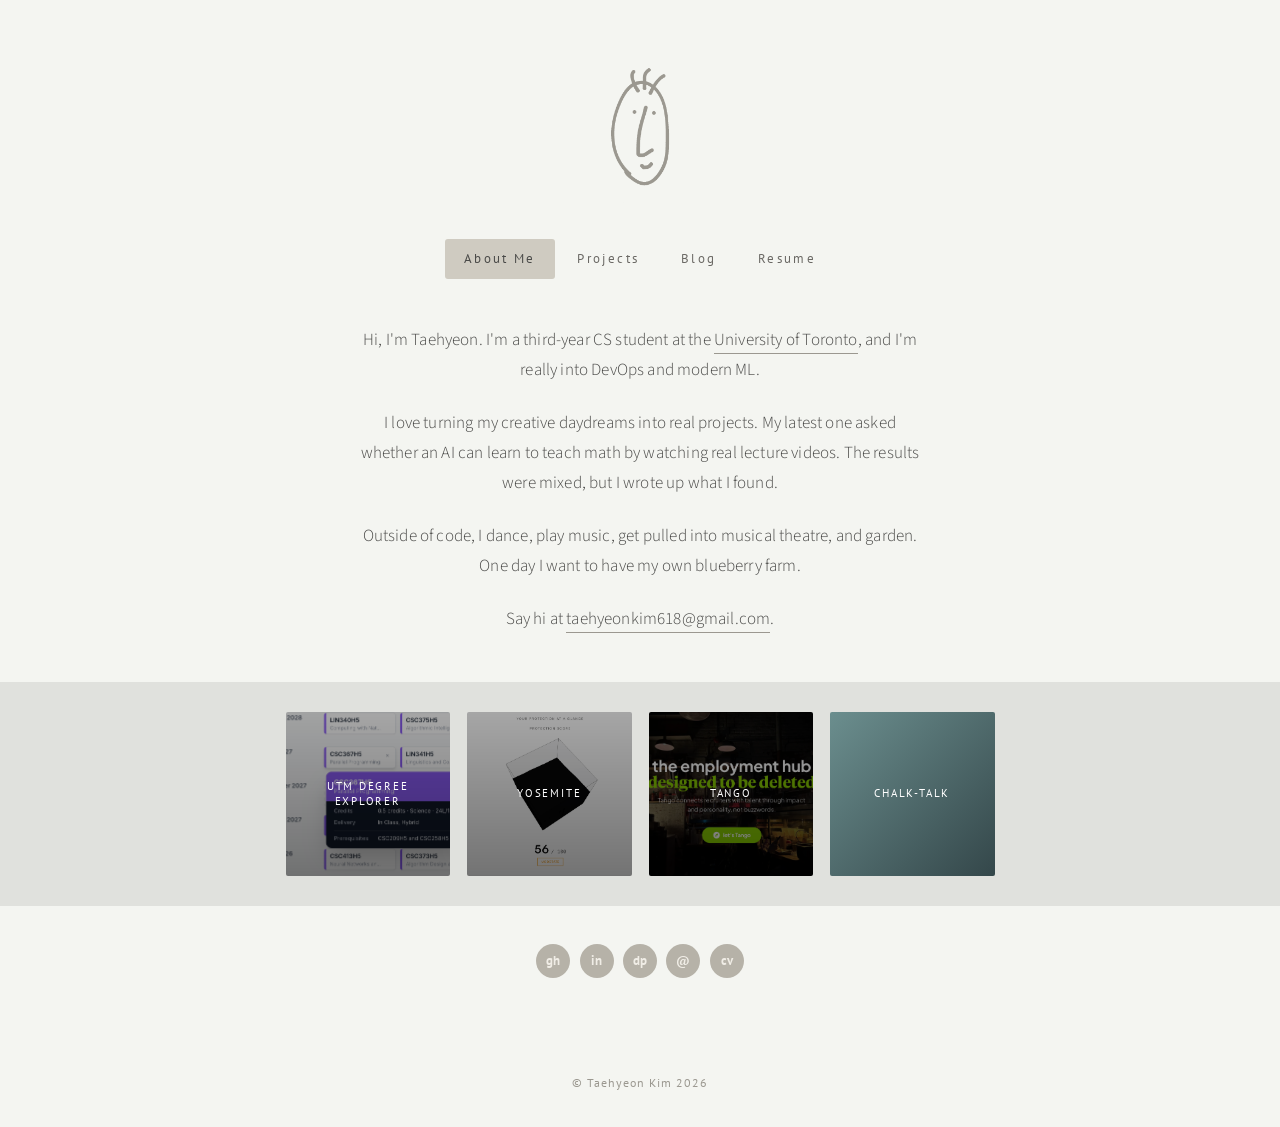
==== commit cf42090c: "Sync site projects with resume: drop Tamdal, add chalk-talk/mysh/painting-classification-ml - Remove" ====
--- a/index.html
+++ b/index.html
@@ -162,7 +162,7 @@
     .tile-utm    { background: linear-gradient(rgba(0,0,0,0.35), rgba(0,0,0,0.55)), url('images/UTM_degree_explorer.png') center/cover; }
     .tile-yose   { background: linear-gradient(rgba(0,0,0,0.35), rgba(0,0,0,0.55)), url('images/Yosemite.png') center/cover; }
     .tile-tango  { background: linear-gradient(rgba(0,0,0,0.35), rgba(0,0,0,0.55)), url('images/Tango.png') center/cover; }
-    .tile-tamdal { background: linear-gradient(rgba(0,0,0,0.35), rgba(0,0,0,0.55)), url('images/Tamdal.png') center/cover; }
+    .tile-chalk  { background: linear-gradient(135deg, #6B8E8E 0%, #34474A 100%); }
 
     /* ─── Social icons ──────────────────────────────────── */
     .socials {
@@ -229,7 +229,7 @@
     }
 
     /* ═══════════════════════════════════════════════════════
-       PROJECTS — image grid
+       PROJECTS - image grid
     ═══════════════════════════════════════════════════════ */
     .project-grid {
       display: grid;
@@ -257,8 +257,10 @@
     .project-card.utm    { background: linear-gradient(rgba(0,0,0,0) 45%, rgba(0,0,0,0.72) 100%), url('images/UTM_degree_explorer.png') center/cover; }
     .project-card.yose   { background: linear-gradient(rgba(0,0,0,0) 45%, rgba(0,0,0,0.72) 100%), url('images/Yosemite.png') center/cover; }
     .project-card.tango  { background: linear-gradient(rgba(0,0,0,0) 45%, rgba(0,0,0,0.72) 100%), url('images/Tango.png') center/cover; }
-    .project-card.tamdal { background: linear-gradient(rgba(0,0,0,0) 45%, rgba(0,0,0,0.72) 100%), url('images/Tamdal.png') center/cover; }
     .project-card.paint  { background: linear-gradient(135deg, #B5AE9A 0%, #807A66 100%); }
+    .project-card.chalk  { background: linear-gradient(135deg, #6B8E8E 0%, #34474A 100%); }
+    .project-card.mysh   { background: linear-gradient(135deg, #4A4A52 0%, #24242A 100%); }
+    .project-card.pcm    { background: linear-gradient(135deg, #C99B6B 0%, #8A6239 100%); }
 
     .project-card .pc-name {
       font-family: 'Source Sans 3', 'PT Sans', sans-serif;
@@ -333,7 +335,7 @@
     .project-detail .links a:hover { color: var(--text); }
 
     /* ═══════════════════════════════════════════════════════
-       GALLERY — thumbnail strip + preview
+       GALLERY - thumbnail strip + preview
     ═══════════════════════════════════════════════════════ */
     .gallery-layout {
       display: grid;
@@ -493,7 +495,7 @@
     <div class="about-copy">
       <p>Hi, I'm Taehyeon. I'm a third-year CS student at the <a class="inline" href="https://www.utoronto.ca/" target="_blank" rel="noopener">University of Toronto</a>, and I'm really into DevOps and modern ML.</p>
 
-      <p>I love turning my creative daydreams into real projects. Right now I'm working on a canvas-interactive math tutoring app, and doing some research on the stroke side of it.</p>
+      <p>I love turning my creative daydreams into real projects. My latest one asked whether an AI can learn to teach math by watching real lecture videos. The results were mixed, but I wrote up what I found.</p>
 
       <p>Outside of code, I dance, play music, get pulled into musical theatre, and garden. One day I want to have my own blueberry farm.</p>
 
@@ -506,7 +508,7 @@
         <a class="featured-tile tile-utm"    data-target="projects"><span>UTM Degree<br/>Explorer</span></a>
         <a class="featured-tile tile-yose"   data-target="projects"><span>Yosemite</span></a>
         <a class="featured-tile tile-tango"  data-target="projects"><span>Tango</span></a>
-        <a class="featured-tile tile-tamdal" data-target="projects"><span>Tamdal</span></a>
+        <a class="featured-tile tile-chalk"  data-target="projects"><span>chalk-talk</span></a>
       </div>
     </div>
 
@@ -528,6 +530,10 @@
   <section class="view" id="view-projects">
 
     <div class="project-grid">
+      <a class="project-card chalk"  data-project="chalk">
+        <span class="pc-name">chalk-talk</span>
+        <span class="pc-meta">May – Sep 2026</span>
+      </a>
       <a class="project-card utm"    data-project="utm">
         <span class="pc-name">UTM Degree Explorer</span>
         <span class="pc-meta">May 2026</span>
@@ -536,13 +542,17 @@
         <span class="pc-name">Yosemite</span>
         <span class="pc-meta">Mar 2026 · GenAI Genesis</span>
       </a>
+      <a class="project-card pcm"    data-project="pcm">
+        <span class="pc-name">Painting Classification Model</span>
+        <span class="pc-meta">Winter 2026 · CSC311</span>
+      </a>
+      <a class="project-card mysh"   data-project="mysh">
+        <span class="pc-name">mysh</span>
+        <span class="pc-meta">Winter 2026 · CSC209</span>
+      </a>
       <a class="project-card tango"  data-project="tango">
         <span class="pc-name">Tango</span>
         <span class="pc-meta">Feb 2026 · DeerHacks V</span>
-      </a>
-      <a class="project-card tamdal" data-project="tamdal">
-        <span class="pc-name">Tamdal</span>
-        <span class="pc-meta">2024 – Present</span>
       </a>
       <a class="project-card paint"  data-project="paint">
         <span class="pc-name">Paint Clone</span>
@@ -551,22 +561,17 @@
     </div>
 
     <article class="project-detail" id="project-detail">
-      <h2>UTM Degree Explorer</h2>
-      <p class="pd-meta">May 2026 · Solo · Local-first Degree Planner</p>
-      <p>Plans degrees, validates prerequisites, and tracks program progress against the full UTM Academic Calendar &mdash; 2,346 courses and 164 programs scraped and parsed into structured ASTs.</p>
+      <h2>chalk-talk</h2>
+      <p class="pd-meta">May – Sep 2026 · Solo research project</p>
+      <p>Can an AI learn to teach math by watching real lecture videos? Built a pipeline that turned 1,191 videos into a dataset pairing speech with handwriting, then tested whether the two help predict each other.</p>
       <div class="tags">
-        <span class="tag">React</span>
-        <span class="tag">TypeScript</span>
-        <span class="tag">Vite</span>
-        <span class="tag">Zustand</span>
-        <span class="tag">Tailwind</span>
-        <span class="tag">Supabase</span>
         <span class="tag">Python</span>
-        <span class="tag">BeautifulSoup</span>
+        <span class="tag">PyTorch</span>
+        <span class="tag">OpenCV</span>
+        <span class="tag">Whisper</span>
       </div>
       <div class="links">
-        <a href="https://utm-degree-explorer.vercel.app" target="_blank" rel="noopener">Live →</a>
-        <a href="https://github.com/Tedd618/UTM-Degree-Explorer" target="_blank" rel="noopener">GitHub →</a>
+        <a href="https://github.com/Tedd618/chalk-talk" target="_blank" rel="noopener">GitHub →</a>
       </div>
     </article>
 
@@ -591,7 +596,7 @@
         <a class="resume-link" href="Taehyeon_Kim_Resume.pdf" target="_blank" rel="noopener">Open in new tab →</a>
         <a class="resume-link" href="Taehyeon_Kim_Resume.pdf" download>Download PDF →</a>
       </div>
-      <iframe class="resume-frame" src="Taehyeon_Kim_Resume.pdf#zoom=120&navpanes=0&toolbar=1" title="Taehyeon Kim — Resume"></iframe>
+      <iframe class="resume-frame" src="Taehyeon_Kim_Resume.pdf#zoom=120&navpanes=0&toolbar=1" title="Taehyeon Kim - Resume"></iframe>
     </div>
 
   </section>
@@ -645,30 +650,44 @@
     utm: {
       title: 'UTM Degree Explorer',
       meta: 'May 2026 · Solo · Local-first Degree Planner',
-      desc: 'Plans degrees, validates prerequisites, and tracks program progress against the full UTM Academic Calendar — 2,346 courses and 164 programs scraped and parsed into structured ASTs.',
+      desc: 'Plans degrees, validates prerequisites, and tracks program progress against the full UTM Academic Calendar. 2,346 courses and 164 programs scraped and parsed into structured ASTs.',
       tags: ['React','TypeScript','Vite','Zustand','Tailwind','Supabase','Python','BeautifulSoup'],
       links: [['Live','https://utm-degree-explorer.vercel.app'],['GitHub','https://github.com/Tedd618/UTM-Degree-Explorer']]
     },
     yose: {
       title: 'Yosemite',
       meta: 'Mar 2026 · GenAI Genesis 2026 · Team of 4',
-      desc: 'Compliance intelligence — sanctions screening, anomaly detection, and geopolitical risk monitoring powered by AI.',
-      tags: ['Rust','Python','PyTorch','scikit-learn','pandas','PostgreSQL','Next.js'],
+      desc: 'AI compliance platform for small businesses. Built the risk dashboard and invoice upload flow, and connected the Gemini API to flag fraud in uploaded documents.',
+      tags: ['Next.js','Gemini API'],
       links: [['Devpost','https://devpost.com/software/arrt'],['GitHub','https://github.com/anthonytoyco/arrt']]
     },
     tango: {
       title: 'Tango',
       meta: 'Feb 2026 · DeerHacks V 2026 · Team of 3',
-      desc: 'Job application, reimagined — Hinge-style mutual matching replacing credential-based screening.',
+      desc: 'A Hinge-style job-matching app where applicants and recruiters swipe on each other, and a match unlocks a chat.',
       tags: ['Next.js','Auth0','FastAPI','PostgreSQL','SQLAlchemy'],
       links: [['Devpost','https://devpost.com/software/tango-s2b6la'],['GitHub','https://github.com/Tedd618/tango']]
     },
-    tamdal: {
-      title: 'Tamdal',
-      meta: '2024 – Present · Team of 3',
-      desc: 'AI-assisted math study platform with layout-aware PDF parsing for complex notation.',
-      tags: ['Full-stack','AI / PDF parsing','LLM integration'],
-      links: []
+    chalk: {
+      title: 'chalk-talk',
+      meta: 'May – Sep 2026 · Solo research project',
+      desc: 'Can an AI learn to teach math by watching real lecture videos? Built a pipeline that turned 1,191 videos into a dataset pairing speech with handwriting, then tested whether the two help predict each other.',
+      tags: ['Python','PyTorch','OpenCV','Whisper'],
+      links: [['GitHub','https://github.com/Tedd618/chalk-talk']]
+    },
+    mysh: {
+      title: 'mysh',
+      meta: 'Winter 2026 · CSC209 Course Project · Individual',
+      desc: 'A Unix shell built from scratch in C: built-in commands, pipelines, background jobs, and shell variables, using low-level process and signal handling.',
+      tags: ['C','Linux','Systems Programming'],
+      links: [['GitHub','https://github.com/Tedd618/mysh']]
+    },
+    pcm: {
+      title: 'Painting Classification Model',
+      meta: 'Winter 2026 · CSC311 Course Project · Team of 4',
+      desc: 'Predicts which of three famous paintings someone is describing from survey responses. Compared how data-cleaning choices affected three types of models; the team\'s final model reached 94% test accuracy.',
+      tags: ['Python','scikit-learn','NumPy'],
+      links: [['GitHub','https://github.com/Tedd618/painting-classification-ml']]
     },
     paint: {
       title: 'Paint Clone',
